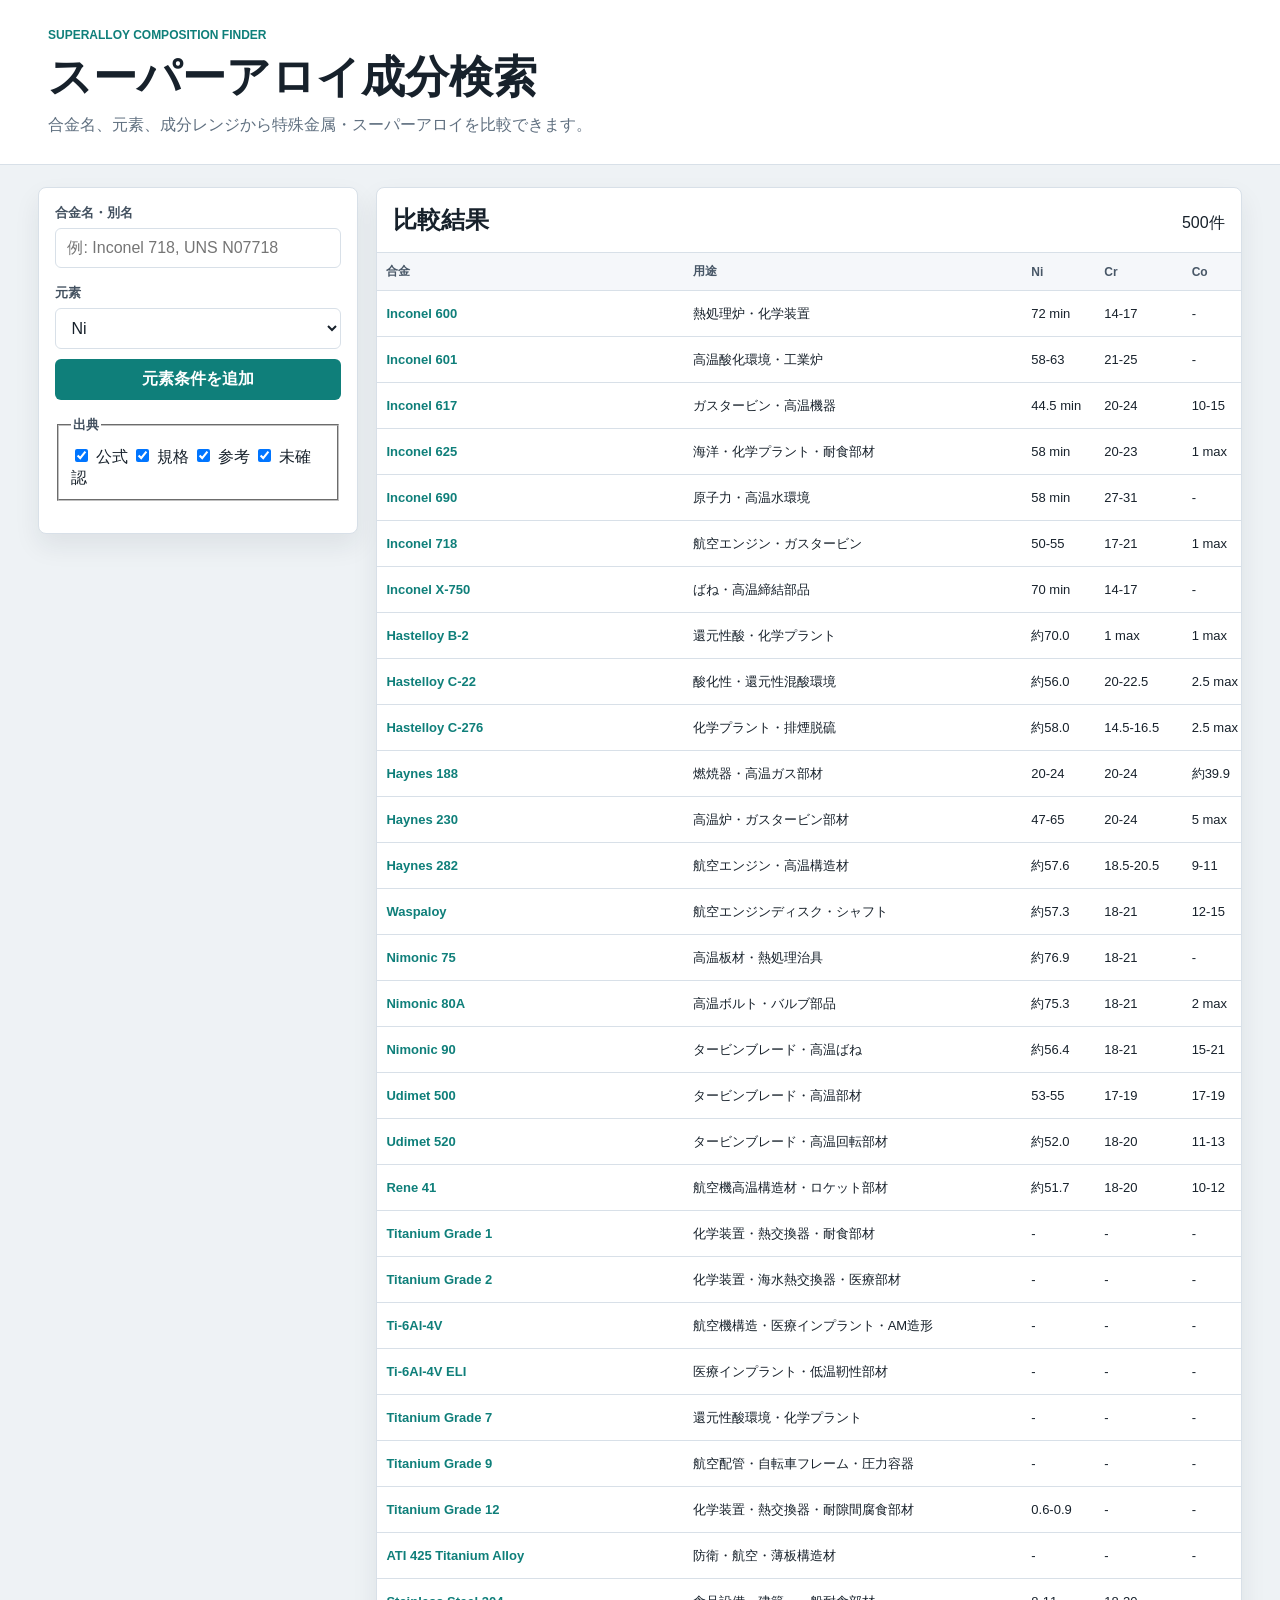
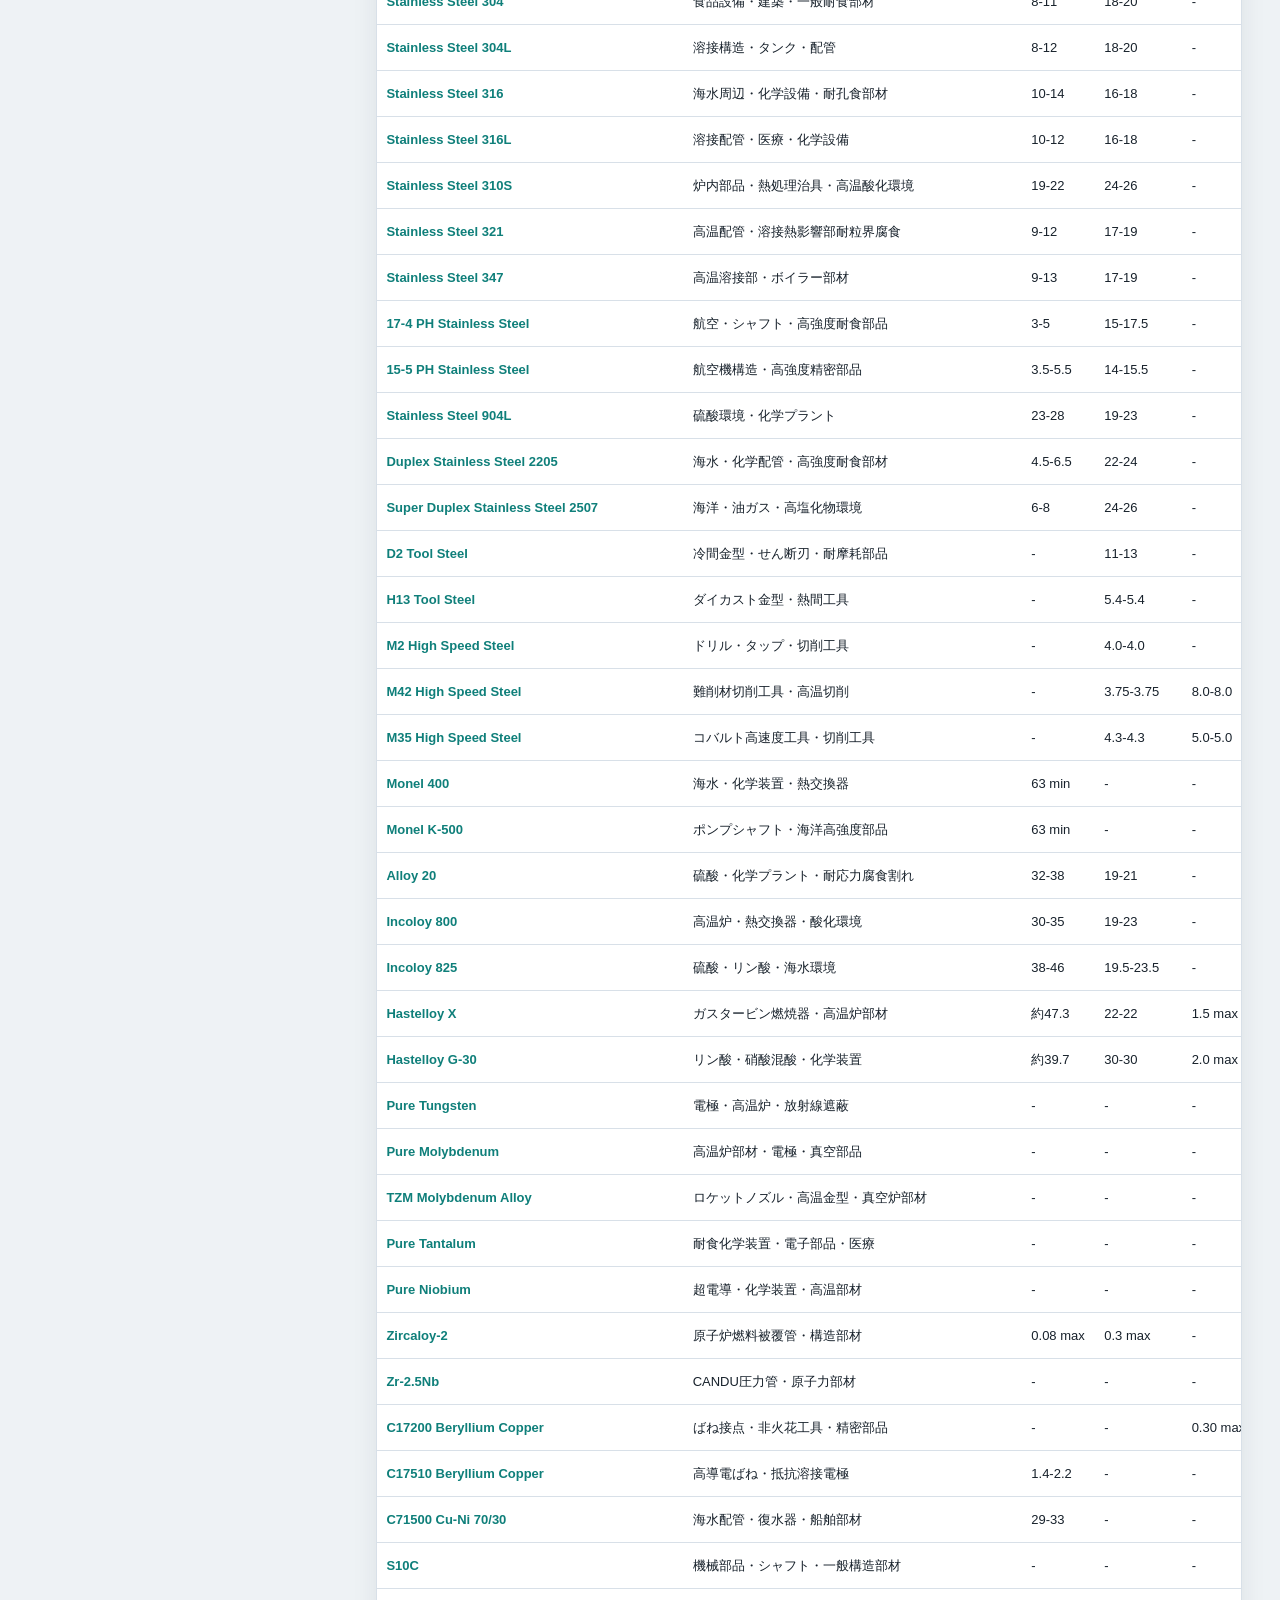
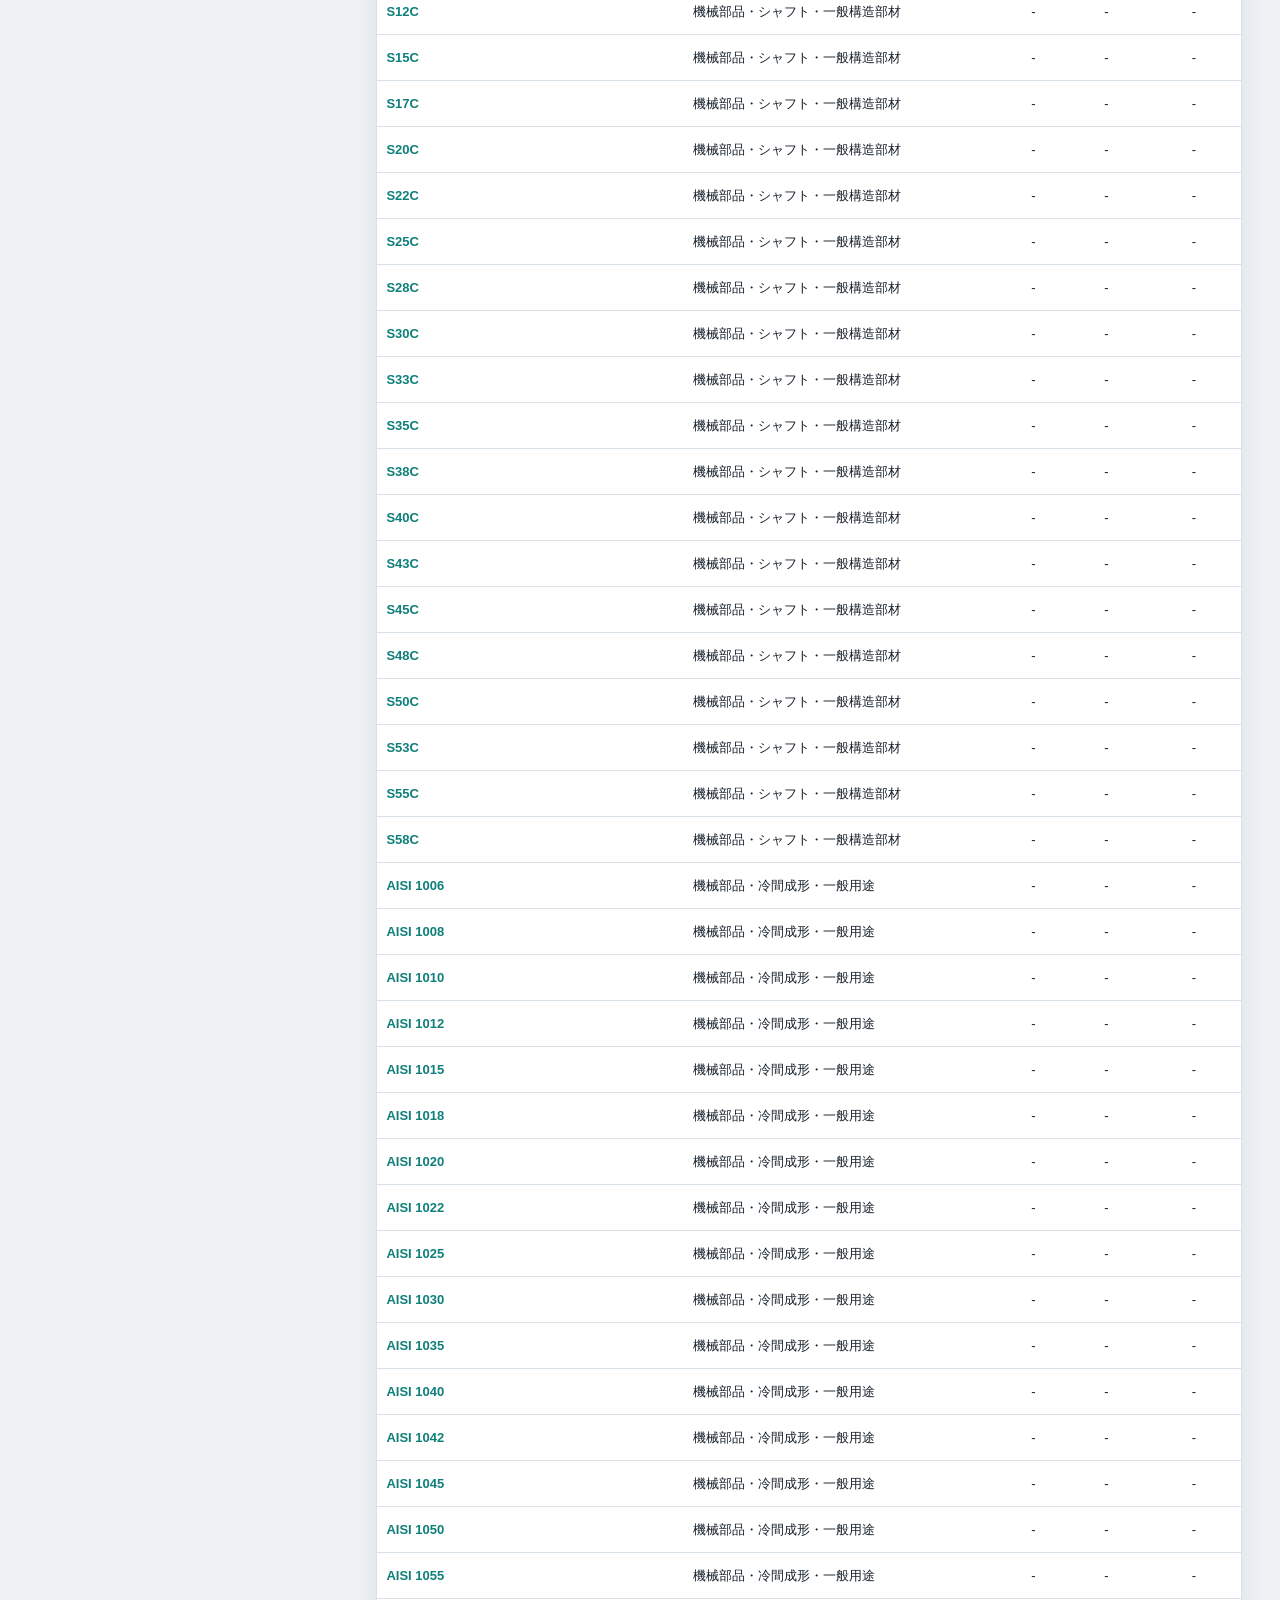
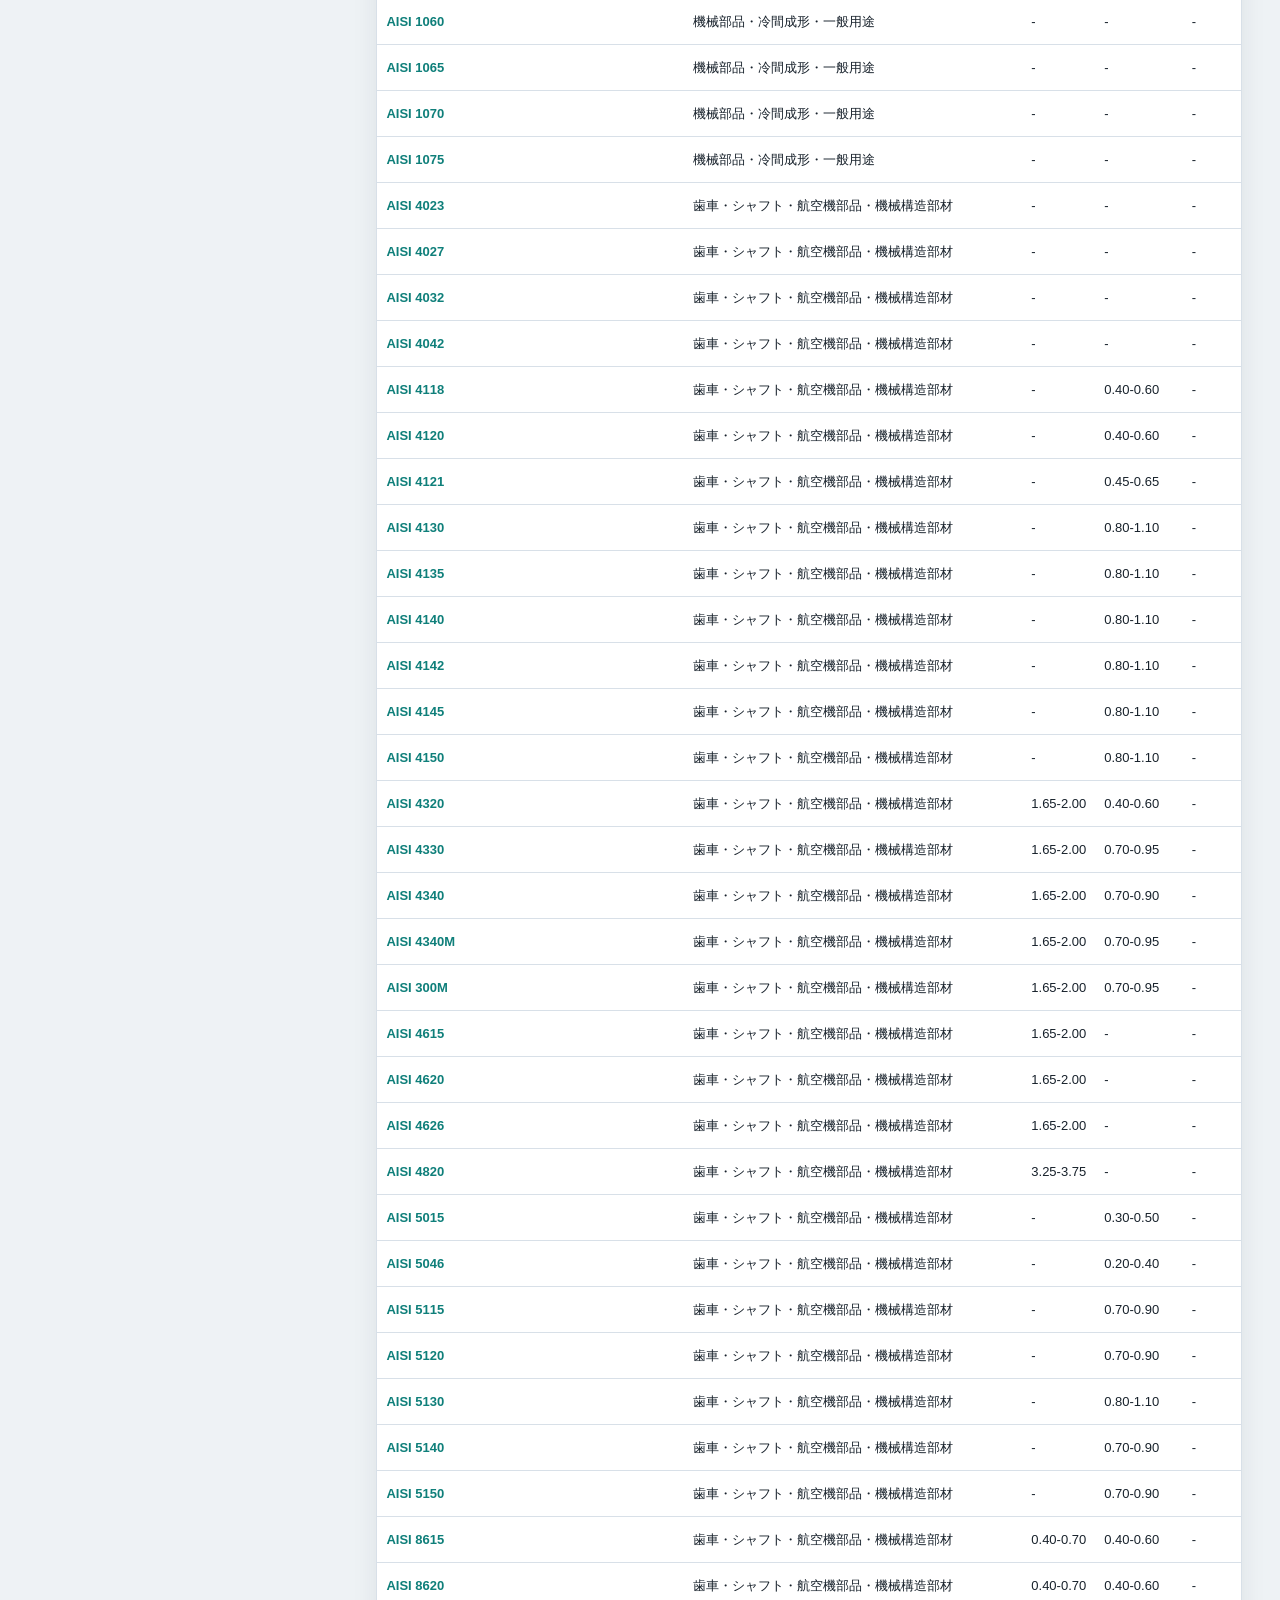
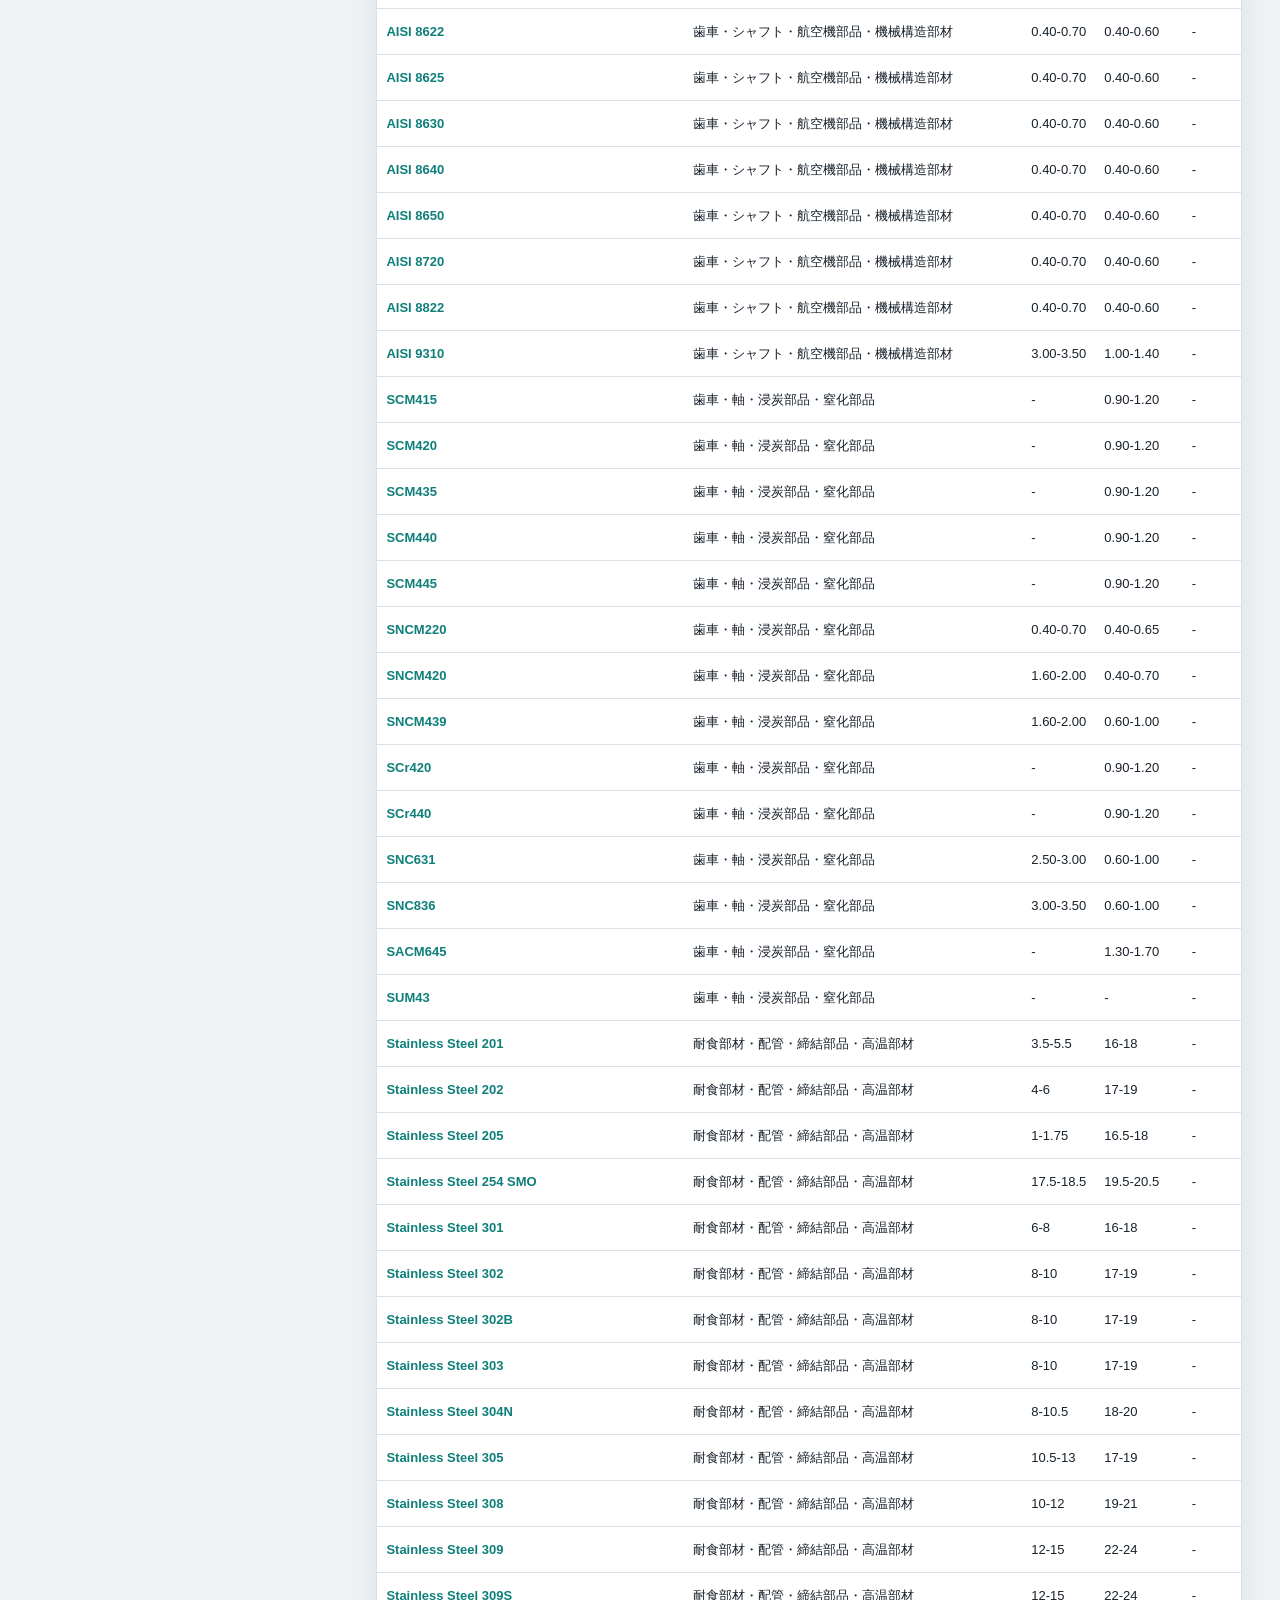
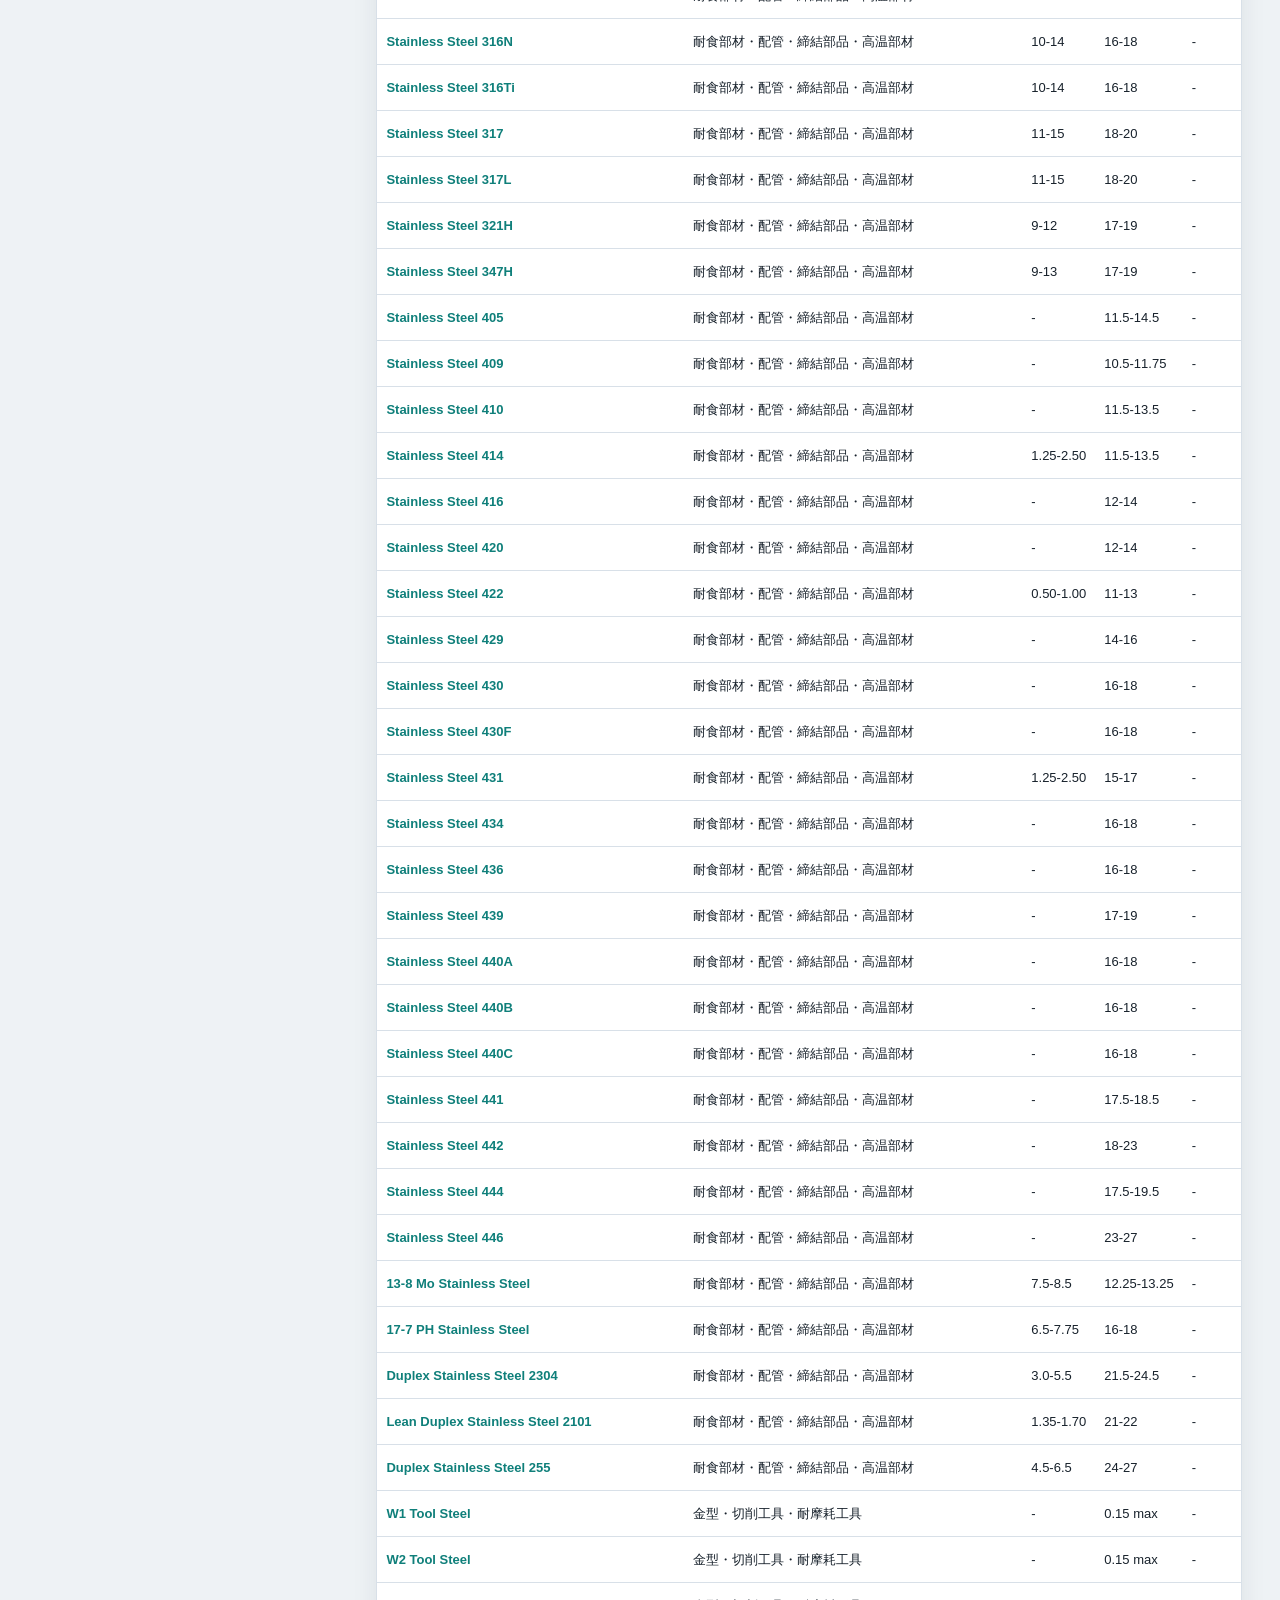
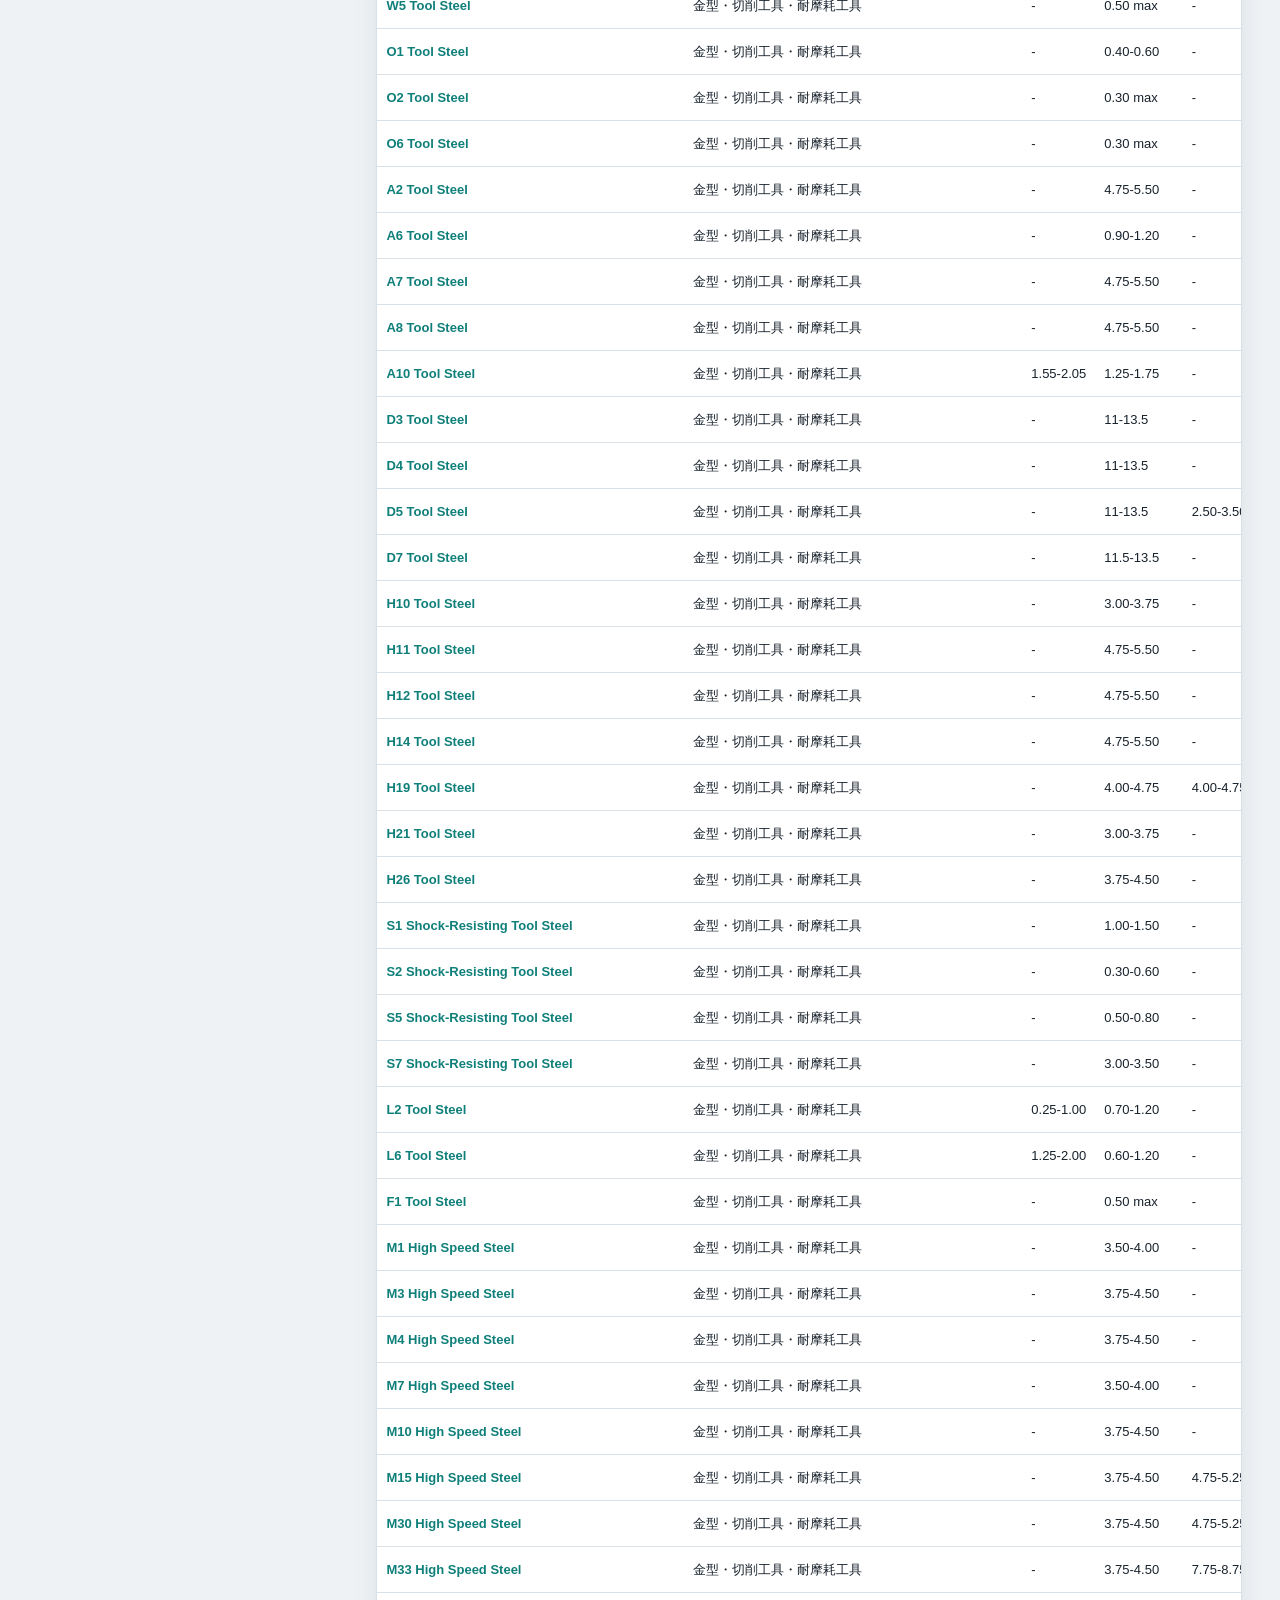
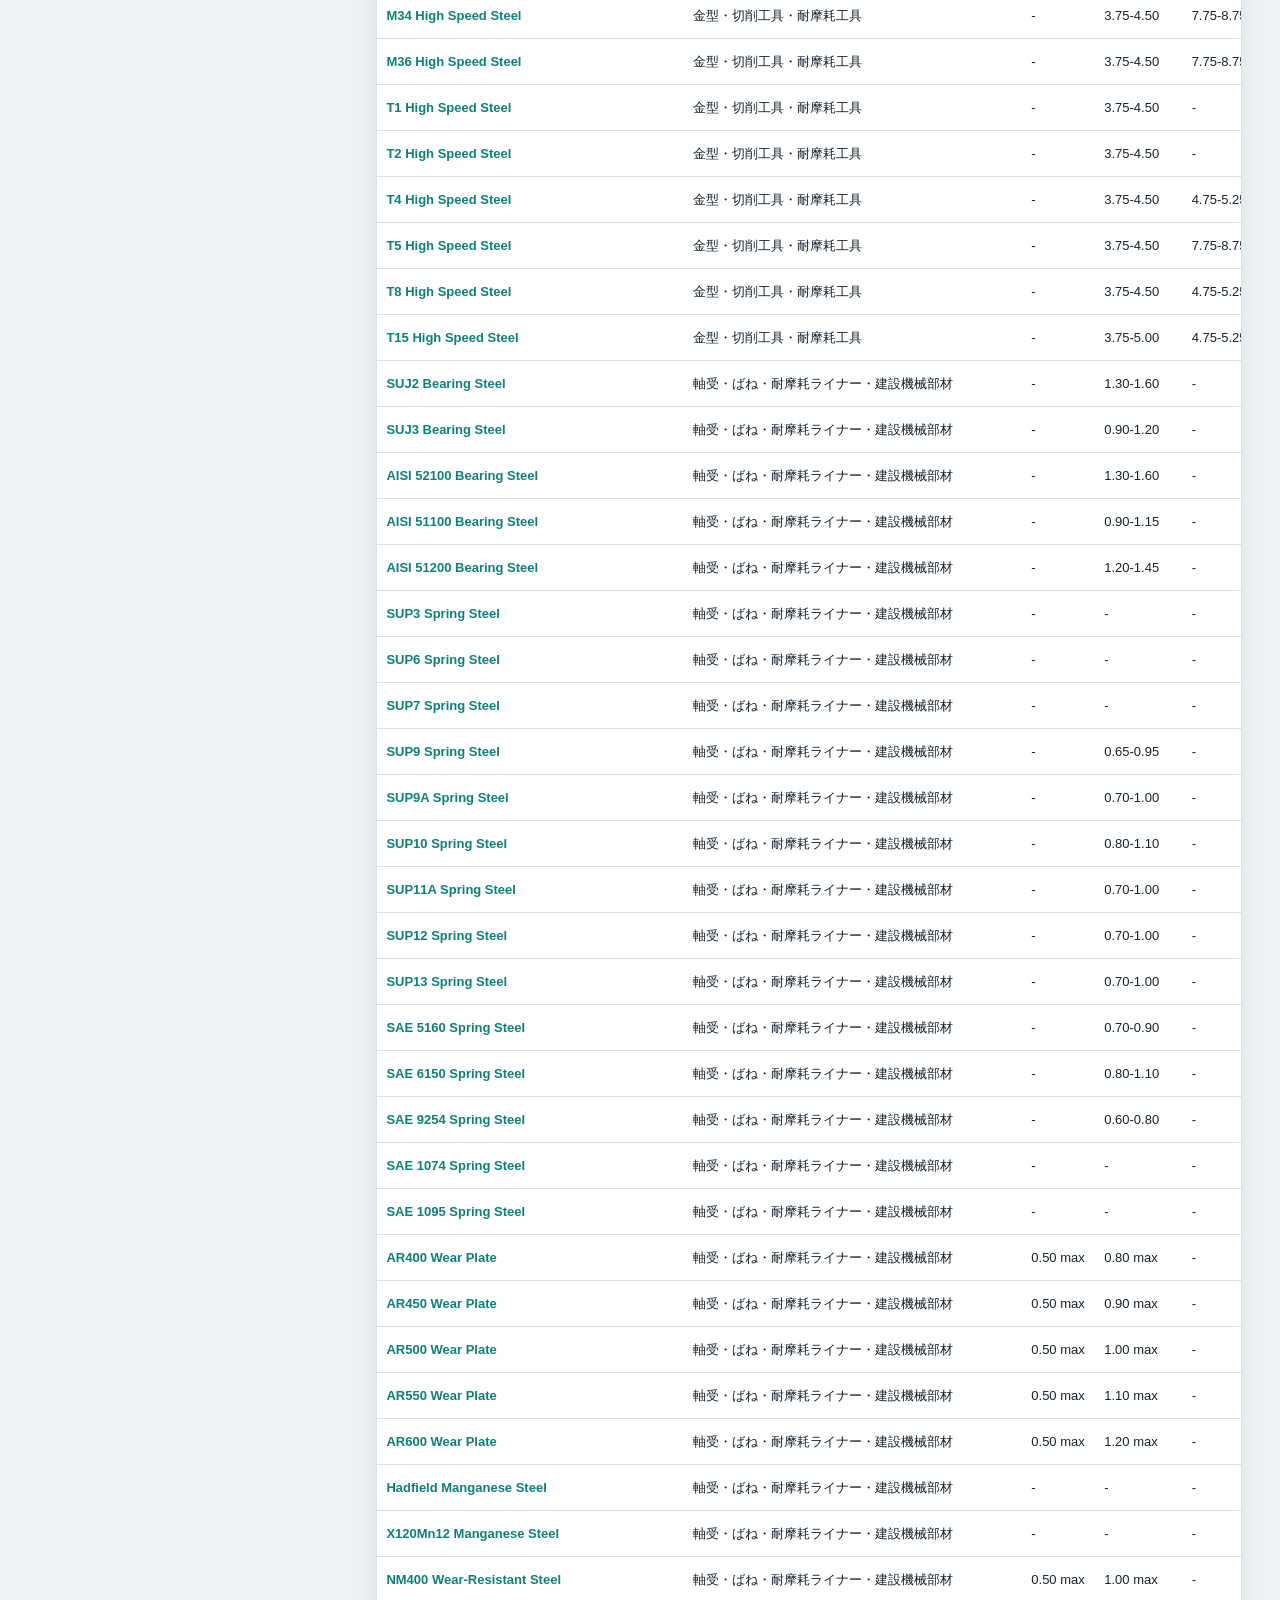
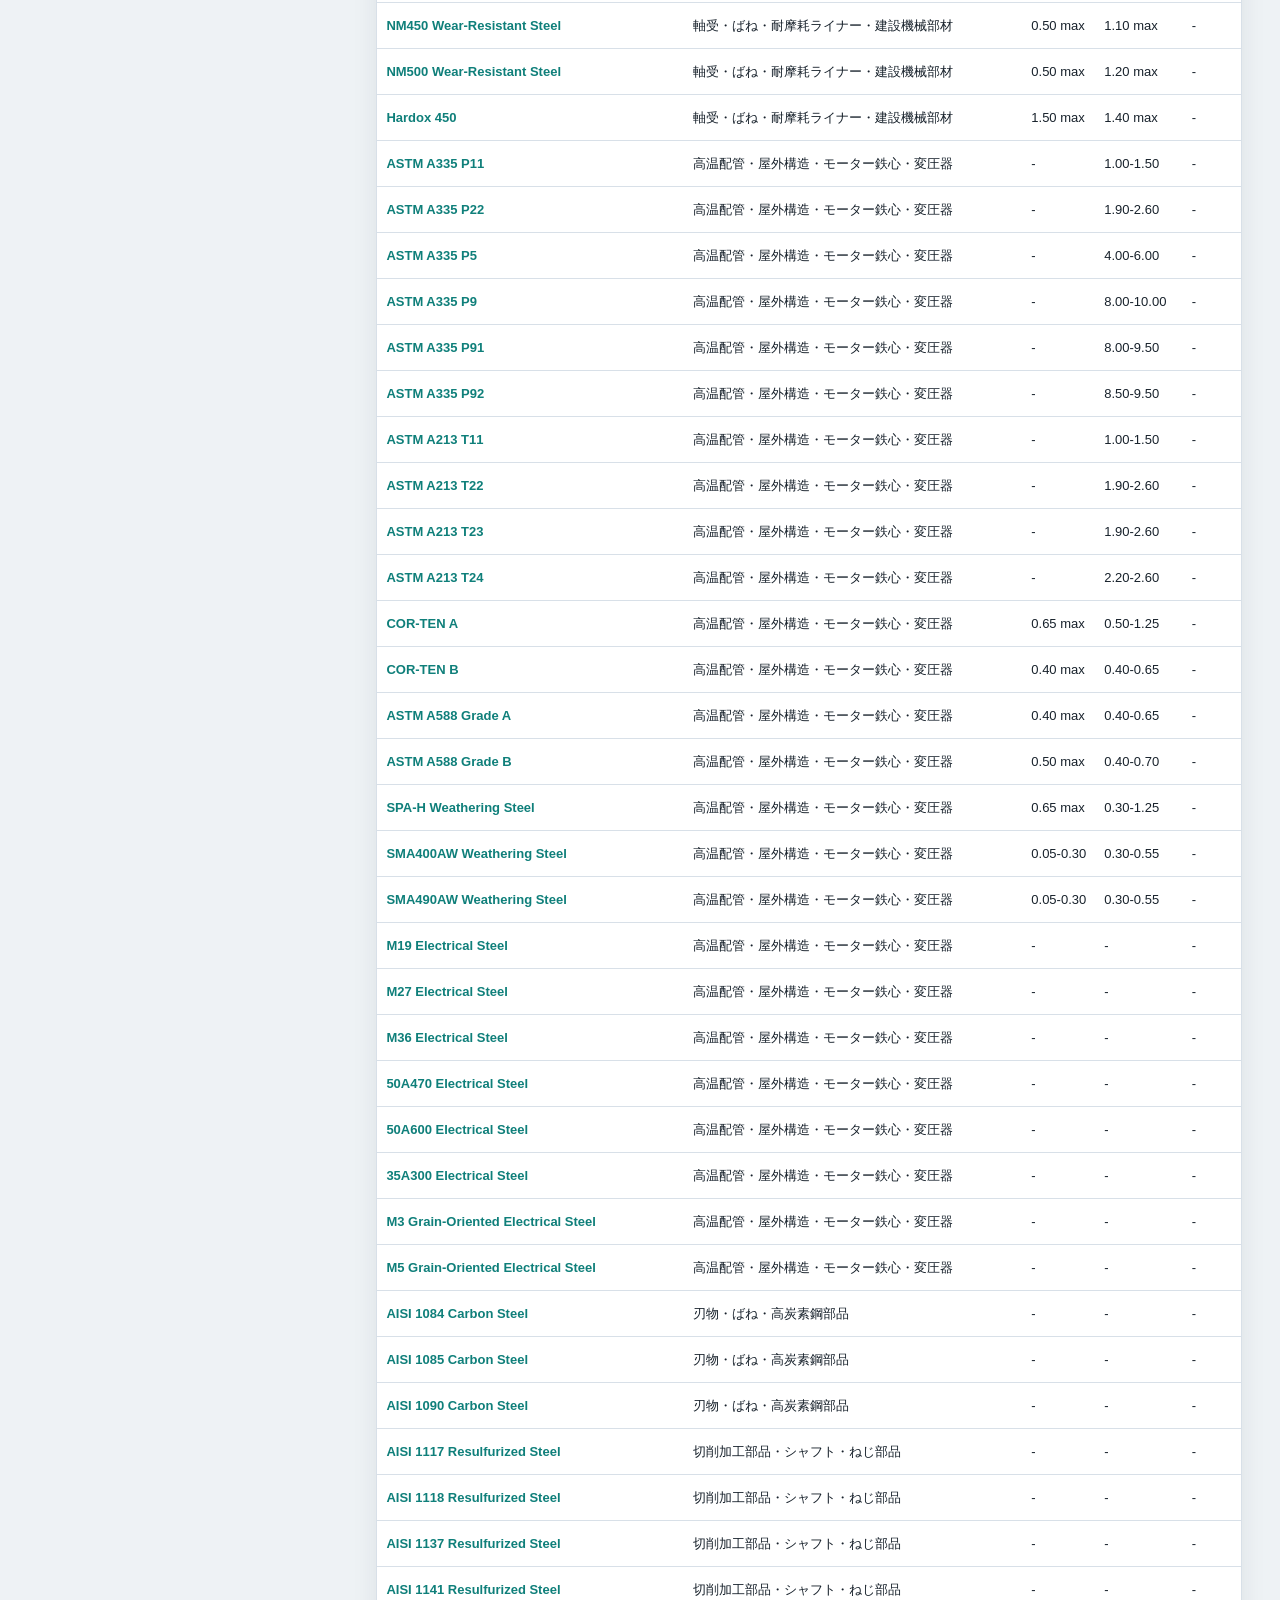
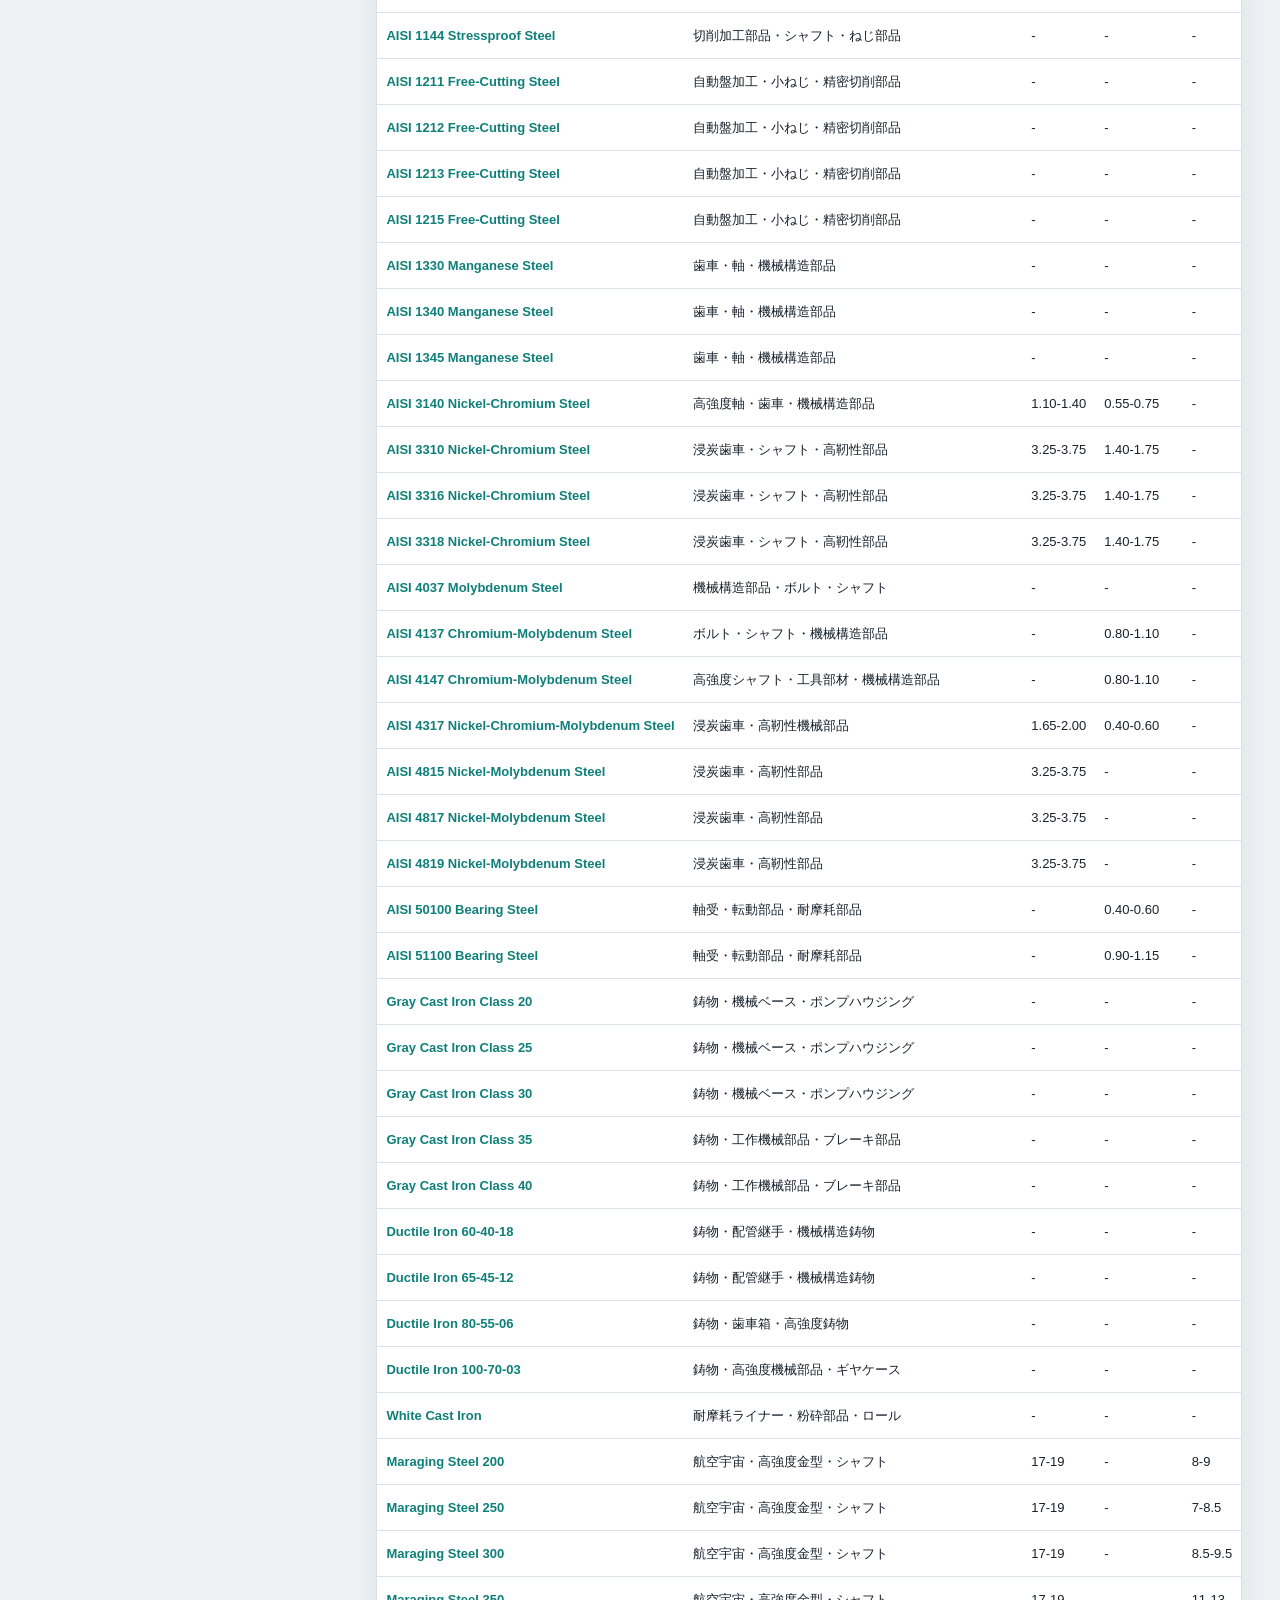
==== index.html @ 2f534e3a "Expand alloy database to 500 IGT records" ====
<!doctype html>
<html lang="ja">
<head>
  <meta charset="utf-8">
  <meta name="viewport" content="width=device-width, initial-scale=1">
  <title>スーパーアロイ成分検索</title>
  <link rel="stylesheet" href="src/styles.css?v=20260614f">
</head>
<body>
  <header class="site-header">
    <div>
      <p class="eyebrow">Superalloy Composition Finder</p>
      <h1>スーパーアロイ成分検索</h1>
      <p class="lead">合金名、元素、成分レンジから特殊金属・スーパーアロイを比較できます。</p>
    </div>
  </header>

  <main class="app-shell">
    <section class="filters" aria-label="検索条件">
      <label class="search-field">
        <span>合金名・別名</span>
        <input id="queryInput" type="search" placeholder="例: Inconel 718, UNS N07718">
      </label>

      <div class="filter-row">
        <label>
          <span>元素</span>
          <select id="elementSelect"></select>
        </label>
        <button id="addElementFilter" type="button">元素条件を追加</button>
      </div>

      <div id="elementFilters" class="element-filters"></div>

      <fieldset class="source-filter">
        <legend>出典</legend>
        <label><input type="checkbox" name="sourceType" value="official" checked> 公式</label>
        <label><input type="checkbox" name="sourceType" value="standard" checked> 規格</label>
        <label><input type="checkbox" name="sourceType" value="reference" checked> 参考</label>
        <label><input type="checkbox" name="sourceType" value="unverified" checked> 未確認</label>
      </fieldset>
    </section>

    <section class="results" aria-live="polite">
      <div class="results-header">
        <h2>比較結果</h2>
        <p id="resultCount">0件</p>
      </div>
      <div class="table-wrap">
        <table class="comparison-table">
          <thead>
            <tr id="tableHead"></tr>
          </thead>
          <tbody id="tableBody"></tbody>
        </table>
      </div>
      <div id="cardResults" class="card-results"></div>
    </section>
  </main>

  <dialog id="alloyDialog" class="alloy-dialog">
    <button id="closeDialog" class="dialog-close" type="button" aria-label="閉じる">×</button>
    <div id="dialogContent"></div>
  </dialog>

  <script type="module" src="src/app.js?v=20260614f"></script>
</body>
</html>
---- src/styles.css ----
:root {
  --ink: #17212b;
  --muted: #607080;
  --line: #d8e0e8;
  --panel: #ffffff;
  --page: #eef2f5;
  --accent: #0f7f7a;
  --warning: #b98712;
  --danger: #b94c35;
}

* { box-sizing: border-box; }

body {
  margin: 0;
  font-family: -apple-system, BlinkMacSystemFont, "Segoe UI", sans-serif;
  color: var(--ink);
  background: var(--page);
}

.site-header {
  padding: 28px clamp(18px, 4vw, 48px);
  background: #fff;
  border-bottom: 1px solid var(--line);
}

.eyebrow {
  margin: 0 0 6px;
  color: var(--accent);
  font-size: 12px;
  font-weight: 700;
  text-transform: uppercase;
}

h1 {
  margin: 0 0 8px;
  font-size: clamp(28px, 4vw, 44px);
  letter-spacing: 0;
}

.lead {
  margin: 0;
  color: var(--muted);
  max-width: 760px;
}

.app-shell {
  display: grid;
  grid-template-columns: 320px minmax(0, 1fr);
  gap: 18px;
  padding: 22px clamp(14px, 3vw, 42px) 42px;
}

.filters,
.results {
  background: var(--panel);
  border: 1px solid var(--line);
  border-radius: 8px;
  box-shadow: 0 12px 26px rgba(27, 42, 55, 0.08);
}

.filters {
  padding: 16px;
  align-self: start;
}

label span,
legend {
  display: block;
  margin-bottom: 6px;
  color: #435160;
  font-size: 13px;
  font-weight: 700;
}

input,
select,
button {
  font: inherit;
}

input[type="search"],
input[type="text"],
input[type="number"],
select {
  width: 100%;
  border: 1px solid var(--line);
  border-radius: 6px;
  padding: 10px 11px;
  background: #fff;
  color: var(--ink);
}

button {
  border: 0;
  border-radius: 6px;
  padding: 10px 12px;
  background: var(--accent);
  color: #fff;
  font-weight: 700;
  cursor: pointer;
}

.search-field,
.filter-row,
.source-filter {
  display: block;
  margin-bottom: 16px;
}

.filter-row {
  display: grid;
  grid-template-columns: 1fr;
  gap: 10px;
}

.results-header {
  display: flex;
  align-items: baseline;
  justify-content: space-between;
  gap: 12px;
  padding: 16px;
  border-bottom: 1px solid var(--line);
}

.results-header h2,
.results-header p {
  margin: 0;
}

.results {
  min-width: 0;
}

.table-wrap {
  overflow-x: auto;
}

.comparison-table {
  width: 100%;
  border-collapse: collapse;
  min-width: 900px;
}

.comparison-table th,
.comparison-table td {
  padding: 10px 9px;
  border-bottom: 1px solid var(--line);
  text-align: left;
  white-space: nowrap;
  font-size: 13px;
}

.comparison-table th {
  background: #f5f7fa;
  color: #485767;
  font-size: 12px;
}

.card-results {
  display: none;
}

.alloy-dialog {
  width: min(760px, calc(100vw - 28px));
  border: 1px solid var(--line);
  border-radius: 8px;
  padding: 0;
}

.dialog-close {
  position: absolute;
  top: 10px;
  right: 10px;
  width: 34px;
  height: 34px;
  padding: 0;
  background: #eef2f5;
  color: var(--ink);
}

@media (max-width: 820px) {
  .app-shell {
    grid-template-columns: 1fr;
  }

  .table-wrap {
    display: none;
  }

  .card-results {
    display: grid;
    gap: 12px;
    padding: 14px;
  }
}

.link-button {
  padding: 0;
  background: transparent;
  color: var(--accent);
  text-align: left;
}

.source-badge {
  display: inline-flex;
  align-items: center;
  border-radius: 999px;
  padding: 4px 8px;
  font-size: 12px;
  font-weight: 700;
}

.source-badge.official {
  background: #e7f5f3;
  color: #0f6f6b;
}

.source-badge.standard {
  background: #eaf1fb;
  color: #23568f;
}

.source-badge.reference {
  background: #fff4d8;
  color: #8a620d;
}

.source-badge.unverified {
  background: #fbe8e3;
  color: #963b29;
}

.alloy-card {
  border: 1px solid var(--line);
  border-radius: 8px;
  padding: 14px;
  background: #fff;
}

.card-title-row {
  display: flex;
  align-items: flex-start;
  justify-content: space-between;
  gap: 12px;
}

.alloy-card h3 {
  margin: 0 0 4px;
}

.alloy-card p {
  margin: 0;
  color: var(--muted);
}

.element-pills {
  display: flex;
  flex-wrap: wrap;
  gap: 7px;
  margin: 12px 0;
}

.element-pills span {
  border: 1px solid var(--line);
  border-radius: 999px;
  padding: 5px 8px;
  font-size: 12px;
}

.detail-body {
  padding: 22px;
}

.muted {
  color: var(--muted);
}

.detail-table {
  width: 100%;
  border-collapse: collapse;
  margin-bottom: 18px;
}

.detail-table th,
.detail-table td {
  border-bottom: 1px solid var(--line);
  padding: 9px;
  text-align: left;
}

.source-list {
  display: grid;
  gap: 14px;
  padding-left: 18px;
}

.source-list p {
  margin: 5px 0 0;
  color: var(--muted);
}

.element-filters {
  display: grid;
  gap: 12px;
}

.range-filter {
  border: 1px solid var(--line);
  border-radius: 8px;
  padding: 12px;
  background: #f9fafb;
}

.range-filter-header {
  display: flex;
  align-items: center;
  justify-content: space-between;
  gap: 10px;
  margin-bottom: 10px;
}

.range-filter-header button {
  background: #e8edf2;
  color: var(--ink);
  padding: 6px 9px;
}

.range-values {
  display: grid;
  grid-template-columns: 1fr 1fr;
  gap: 8px;
  margin-bottom: 12px;
}

.range-values input {
  padding: 8px;
}

.dual-range {
  position: relative;
  height: 34px;
  background:
    linear-gradient(
      to right,
      #dfe7ee 0%,
      #dfe7ee calc(var(--min) * 1%),
      var(--accent) calc(var(--min) * 1%),
      var(--accent) calc(var(--max) * 1%),
      #dfe7ee calc(var(--max) * 1%),
      #dfe7ee 100%
    );
  border-radius: 999px;
}

.dual-range input[type="range"] {
  position: absolute;
  inset: 0;
  width: 100%;
  height: 34px;
  margin: 0;
  padding: 0;
  appearance: none;
  background: transparent;
  pointer-events: none;
}

.dual-range input[type="range"][data-min-range] {
  z-index: 2;
}

.dual-range input[type="range"][data-max-range] {
  z-index: 3;
}

.dual-range input[type="range"]:focus-visible {
  outline: 2px solid var(--ink);
  outline-offset: 4px;
  border-radius: 999px;
}

.dual-range input[type="range"]::-webkit-slider-thumb {
  appearance: none;
  width: 22px;
  height: 22px;
  border: 3px solid #fff;
  border-radius: 50%;
  background: var(--accent);
  box-shadow: 0 2px 8px rgba(0, 0, 0, 0.25);
  pointer-events: auto;
}

.dual-range input[type="range"]:focus-visible::-webkit-slider-thumb {
  box-shadow: 0 0 0 4px rgba(15, 127, 122, 0.2), 0 2px 8px rgba(0, 0, 0, 0.25);
}

.dual-range input[type="range"]::-moz-range-thumb {
  width: 22px;
  height: 22px;
  border: 3px solid #fff;
  border-radius: 50%;
  background: var(--accent);
  box-shadow: 0 2px 8px rgba(0, 0, 0, 0.25);
  pointer-events: auto;
}

.dual-range input[type="range"]:focus-visible::-moz-range-thumb {
  box-shadow: 0 0 0 4px rgba(15, 127, 122, 0.2), 0 2px 8px rgba(0, 0, 0, 0.25);
}

button:focus-visible,
input:focus-visible,
select:focus-visible {
  outline: 3px solid var(--accent);
  outline-offset: 2px;
}

.comparison-table tbody tr:hover td {
  background: #fbfcfd;
}

@media (max-width: 560px) {
  .site-header {
    padding: 22px 16px;
  }

  .app-shell {
    padding: 14px 10px 28px;
  }

  .results-header {
    align-items: flex-start;
    flex-direction: column;
  }

  .range-values {
    grid-template-columns: 1fr;
  }

  .card-title-row {
    flex-direction: column;
  }

  .alloy-dialog {
    width: calc(100vw - 18px);
  }

  .detail-body {
    padding: 18px;
  }
}
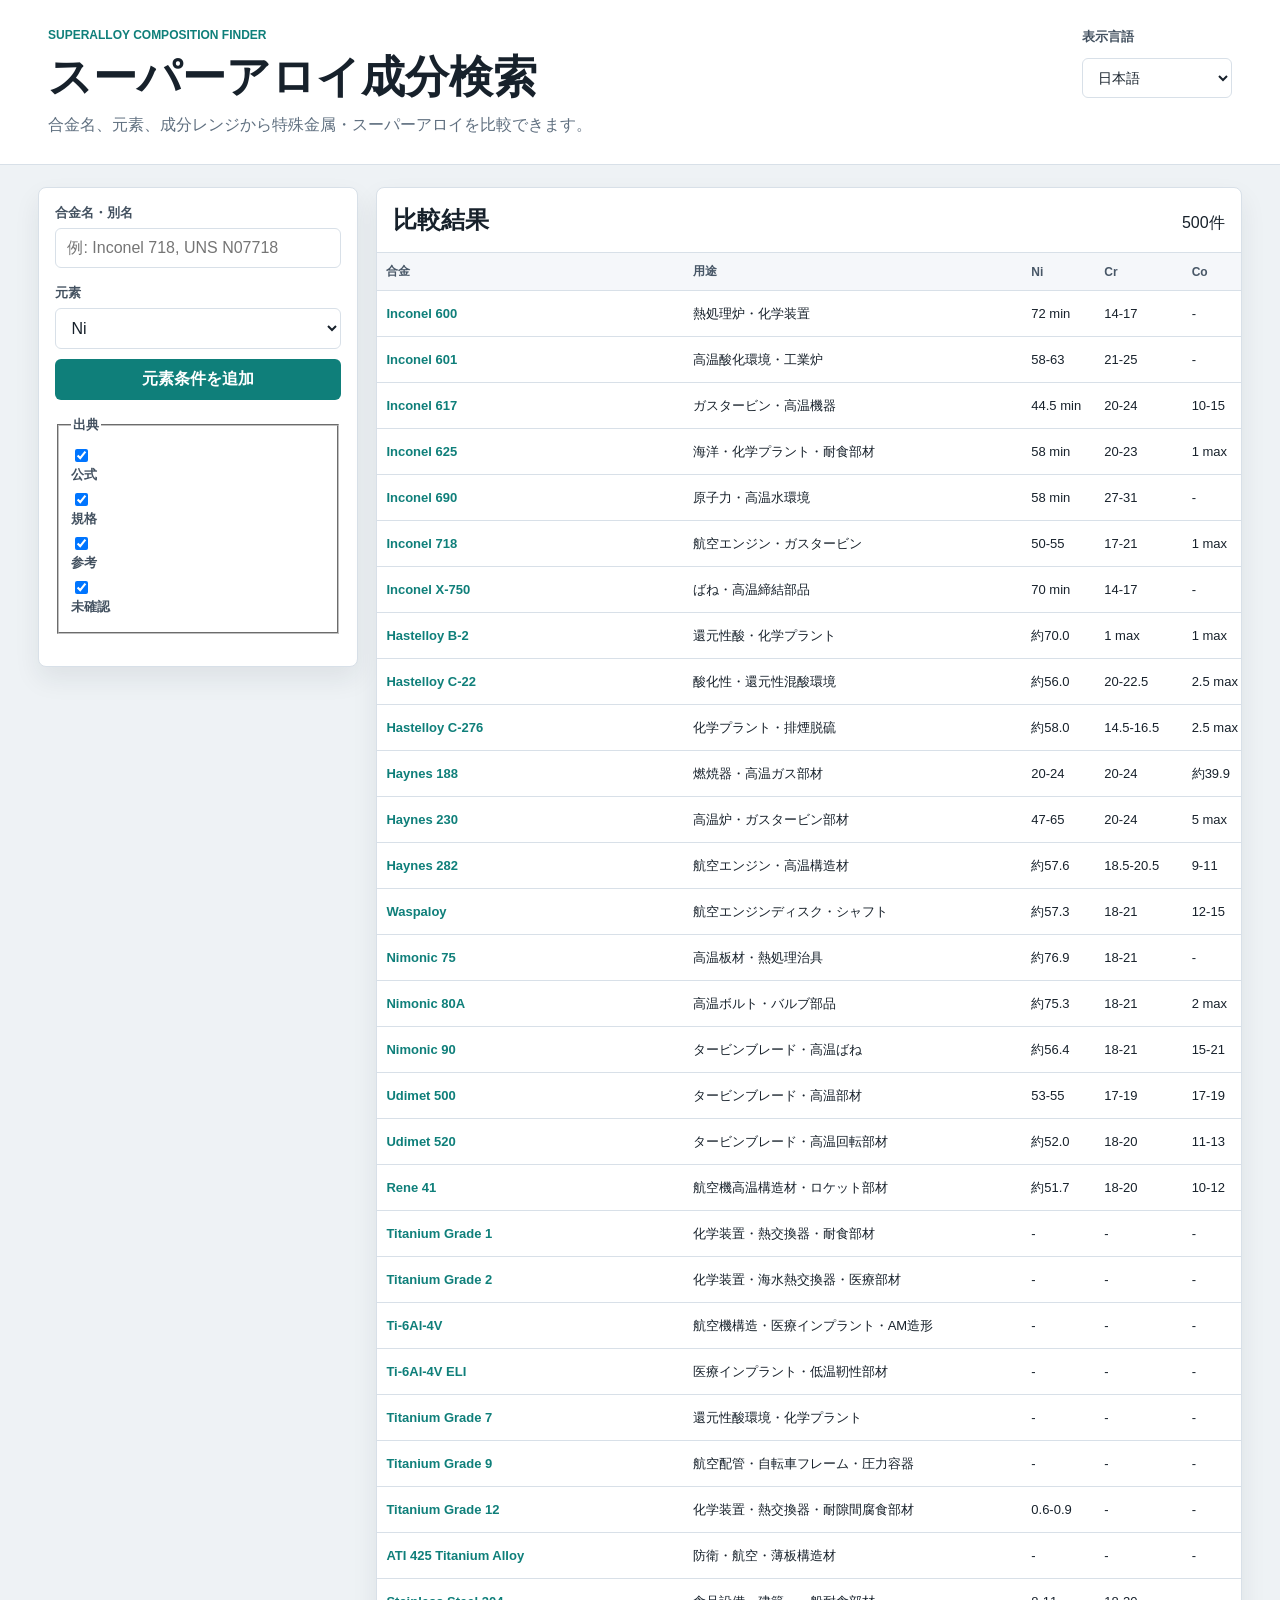
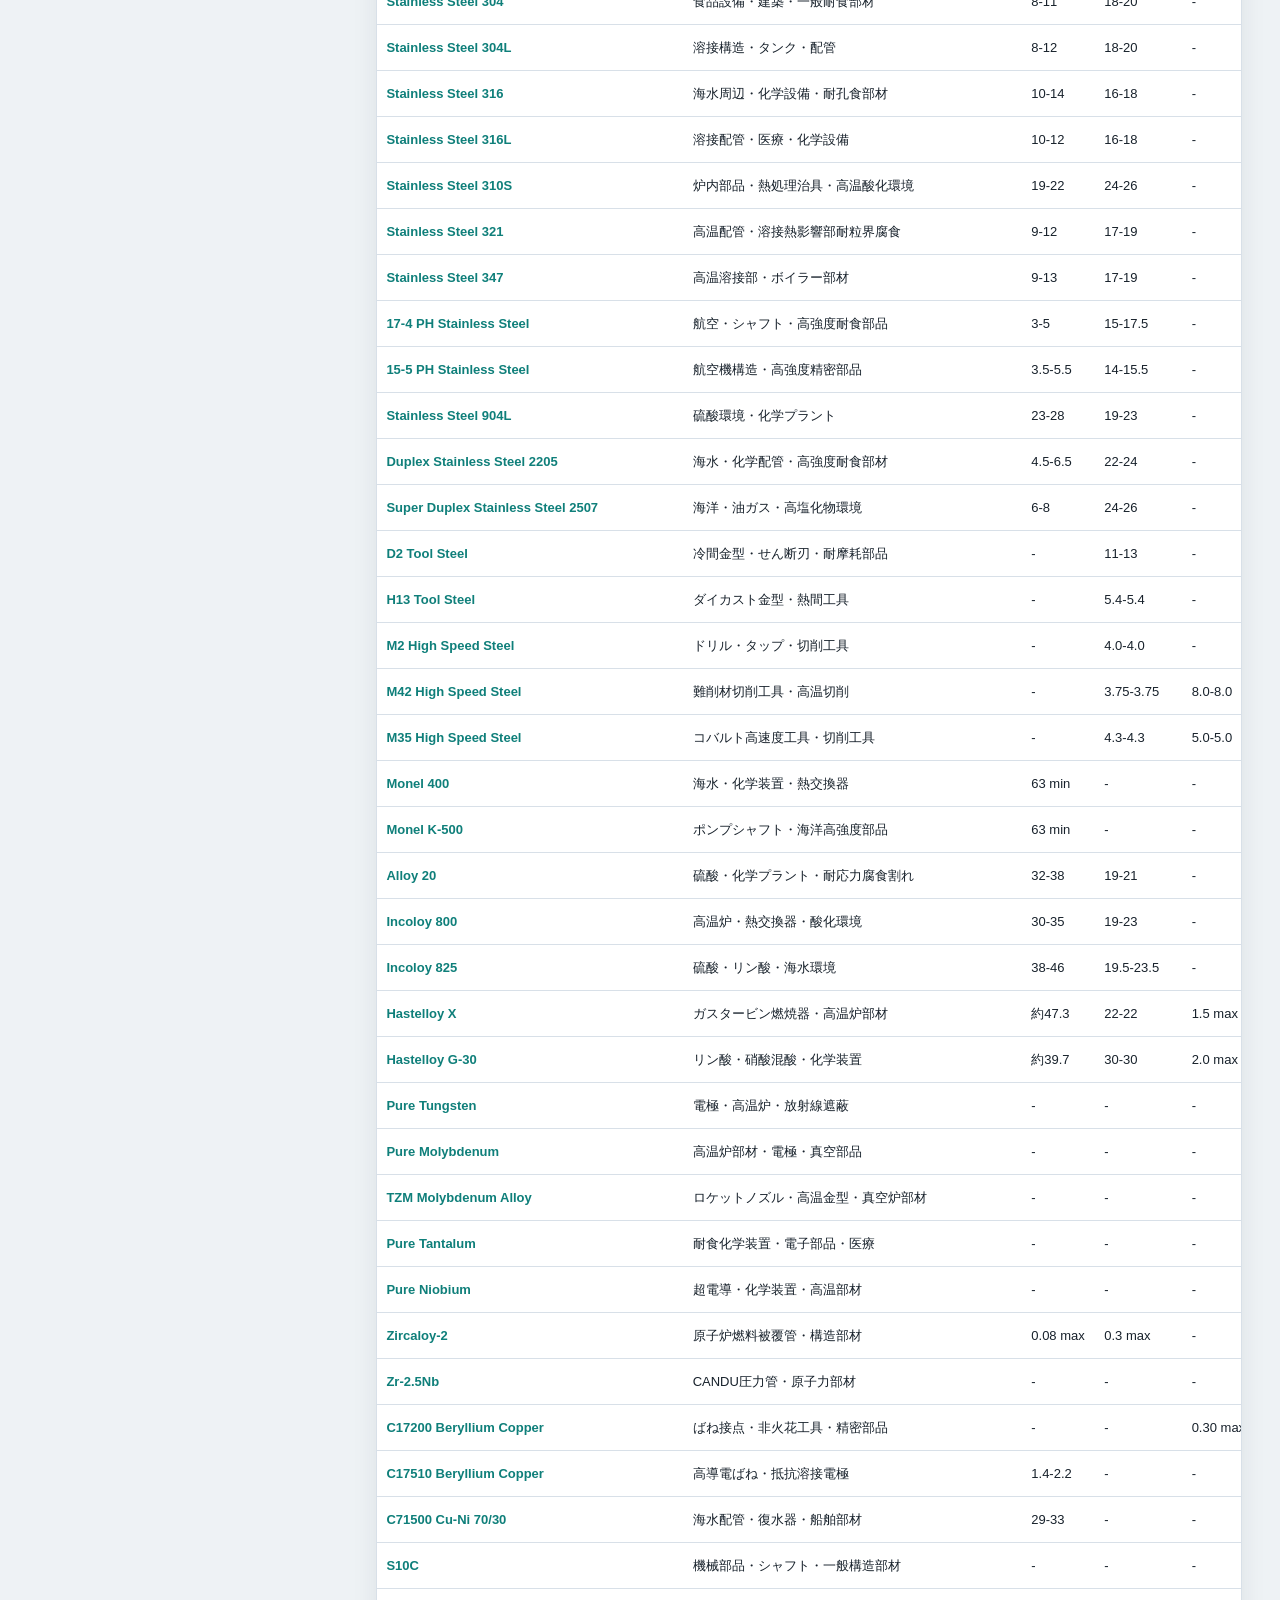
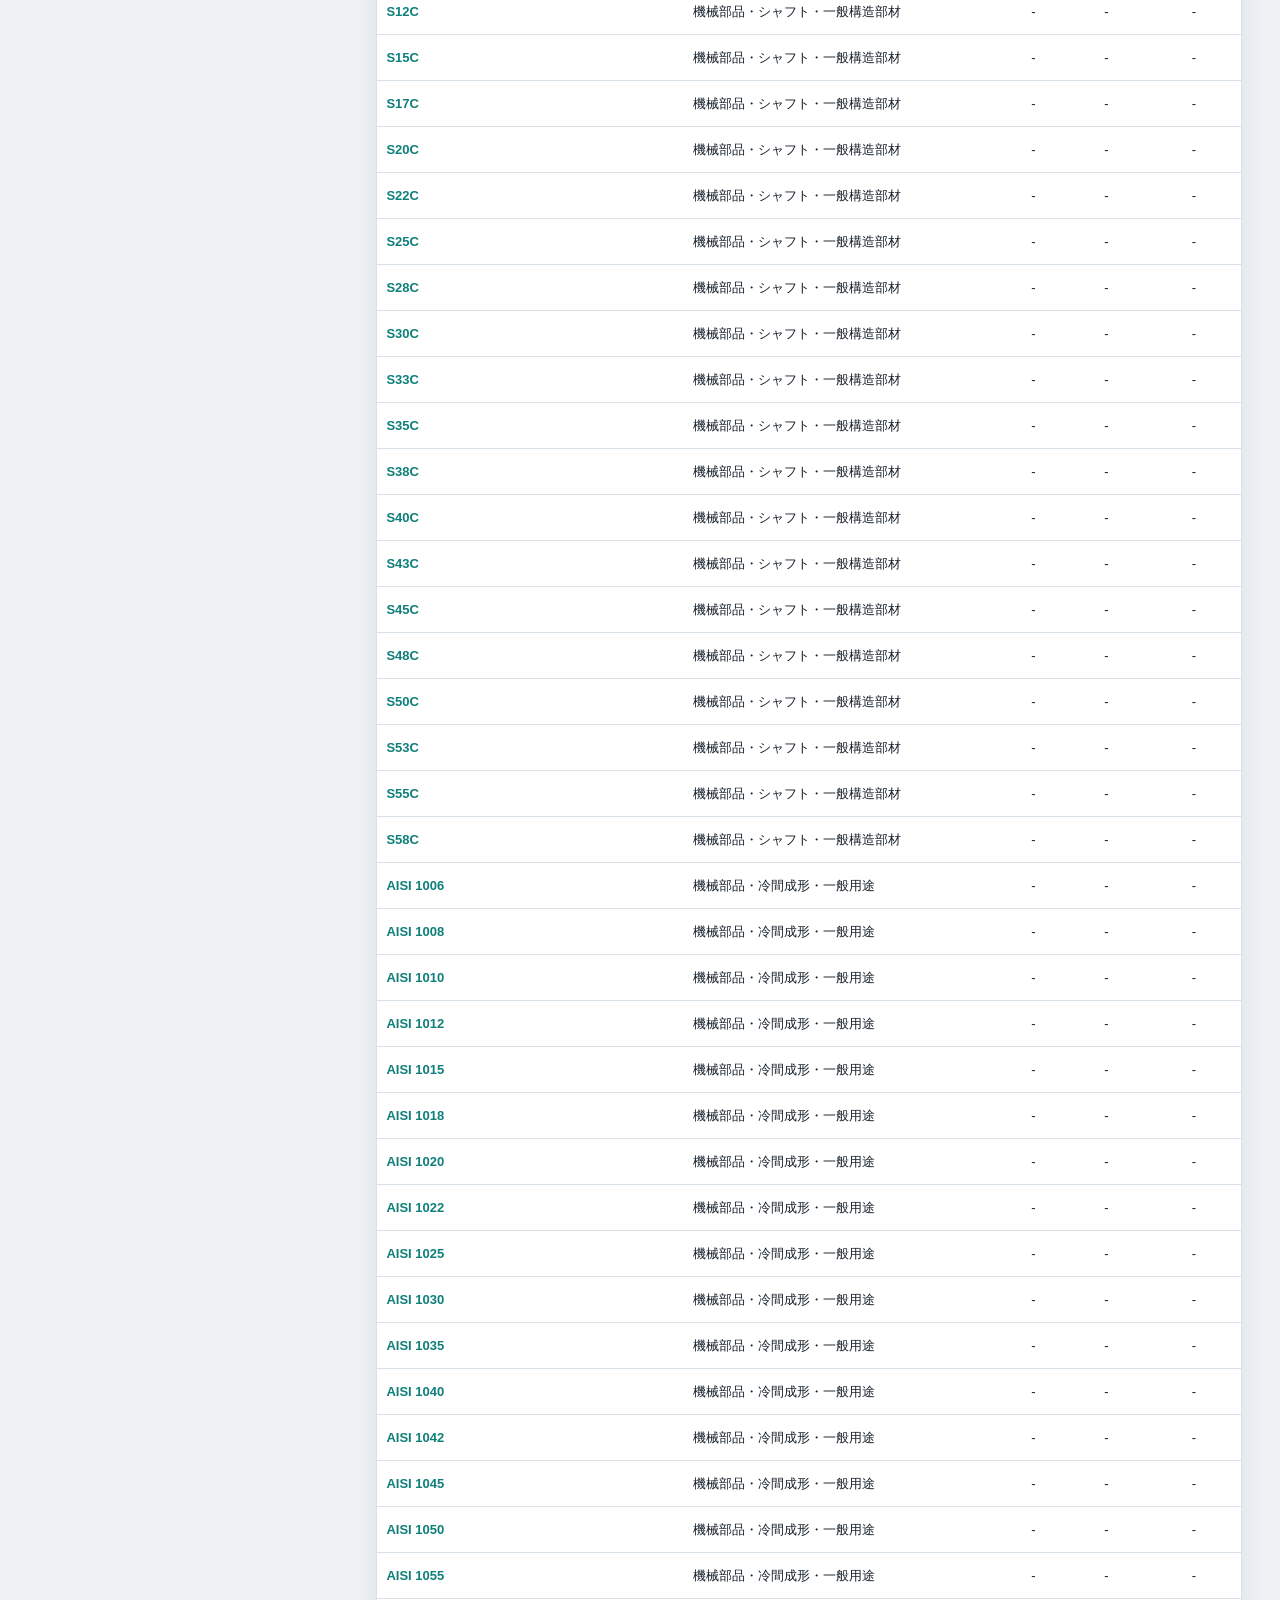
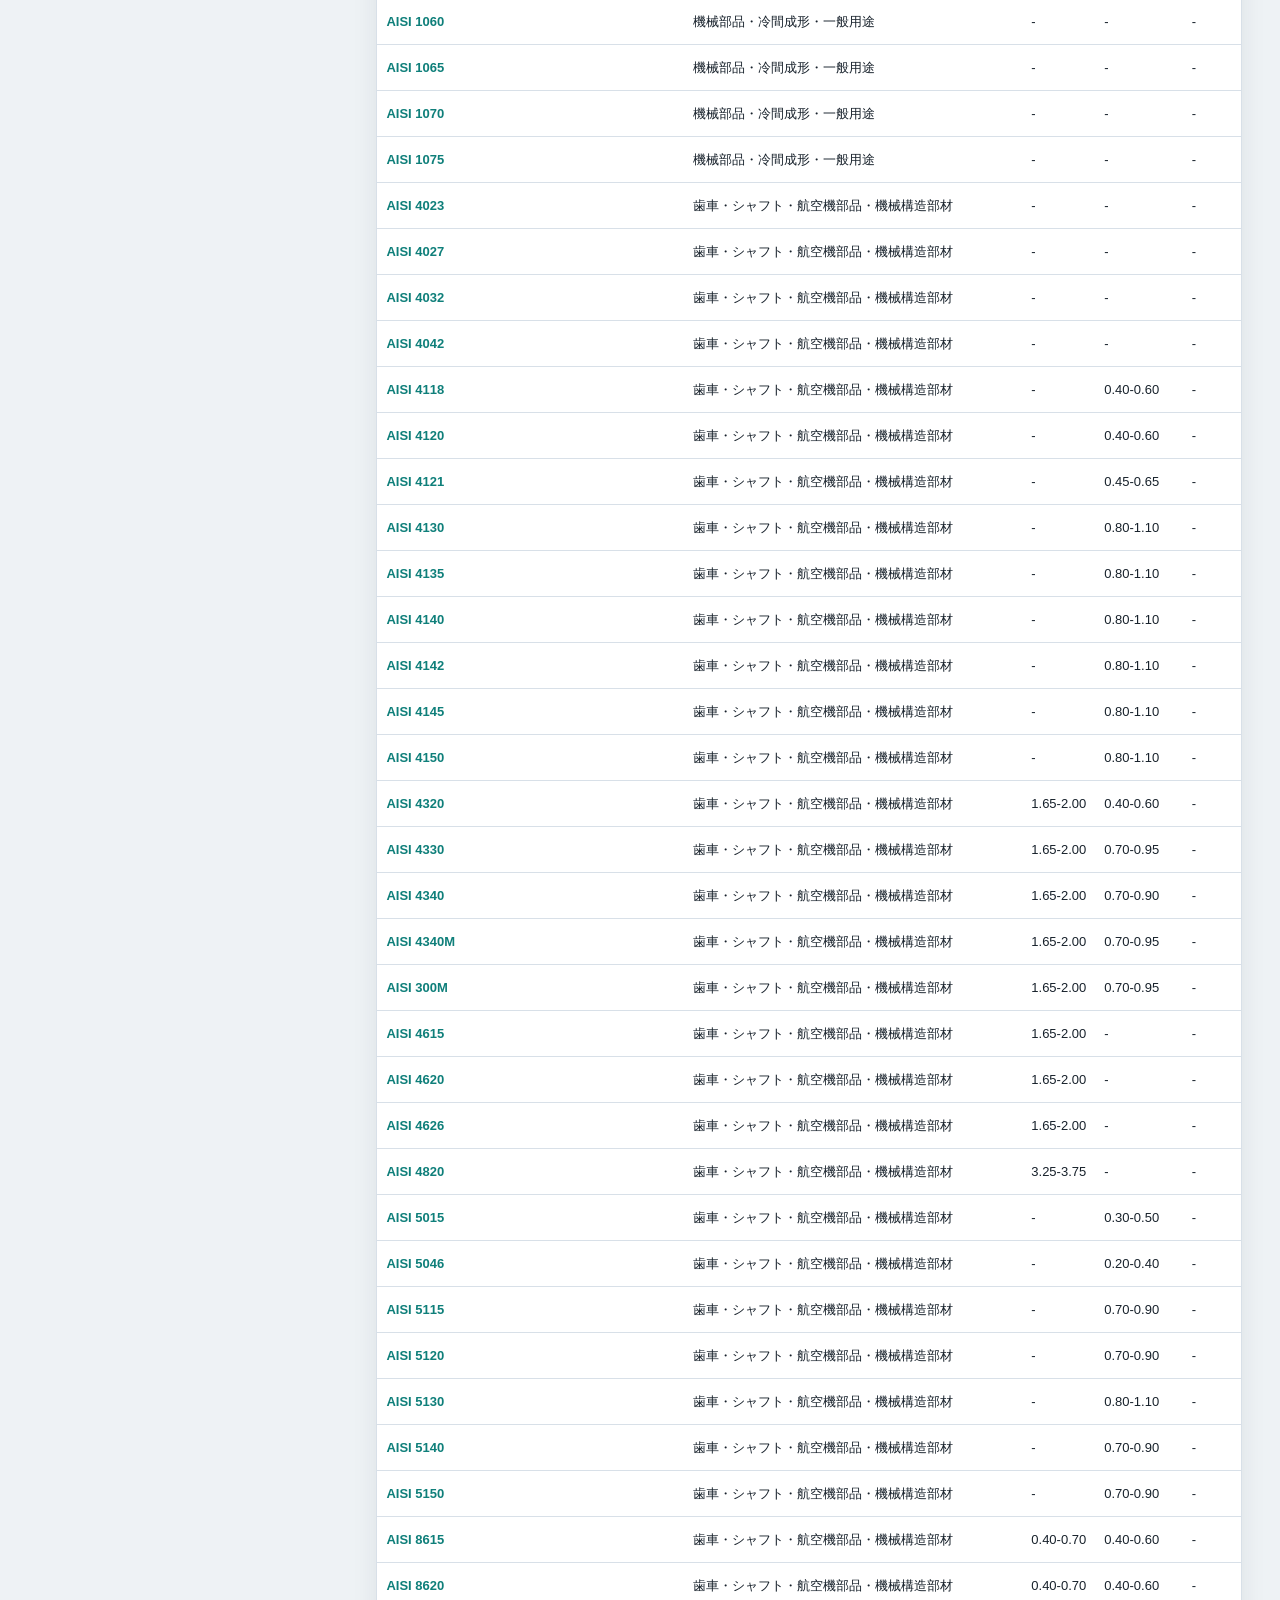
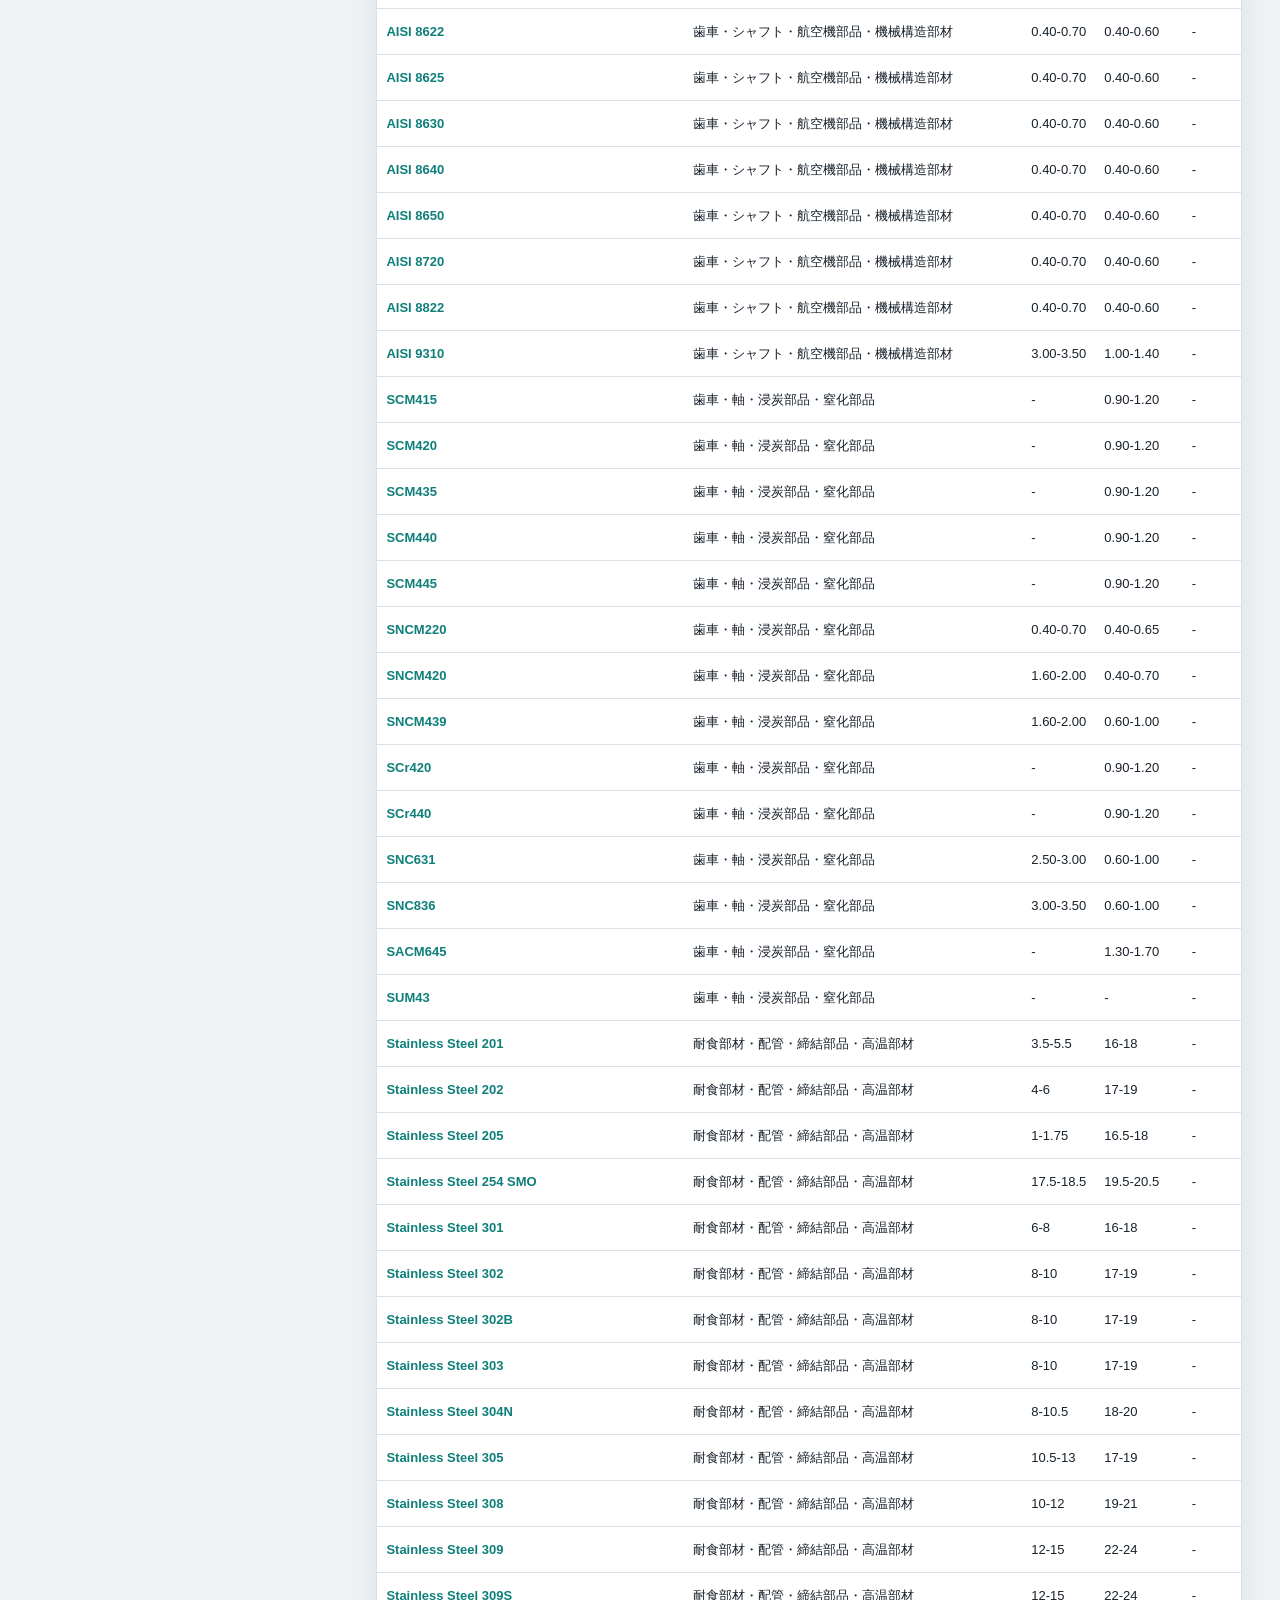
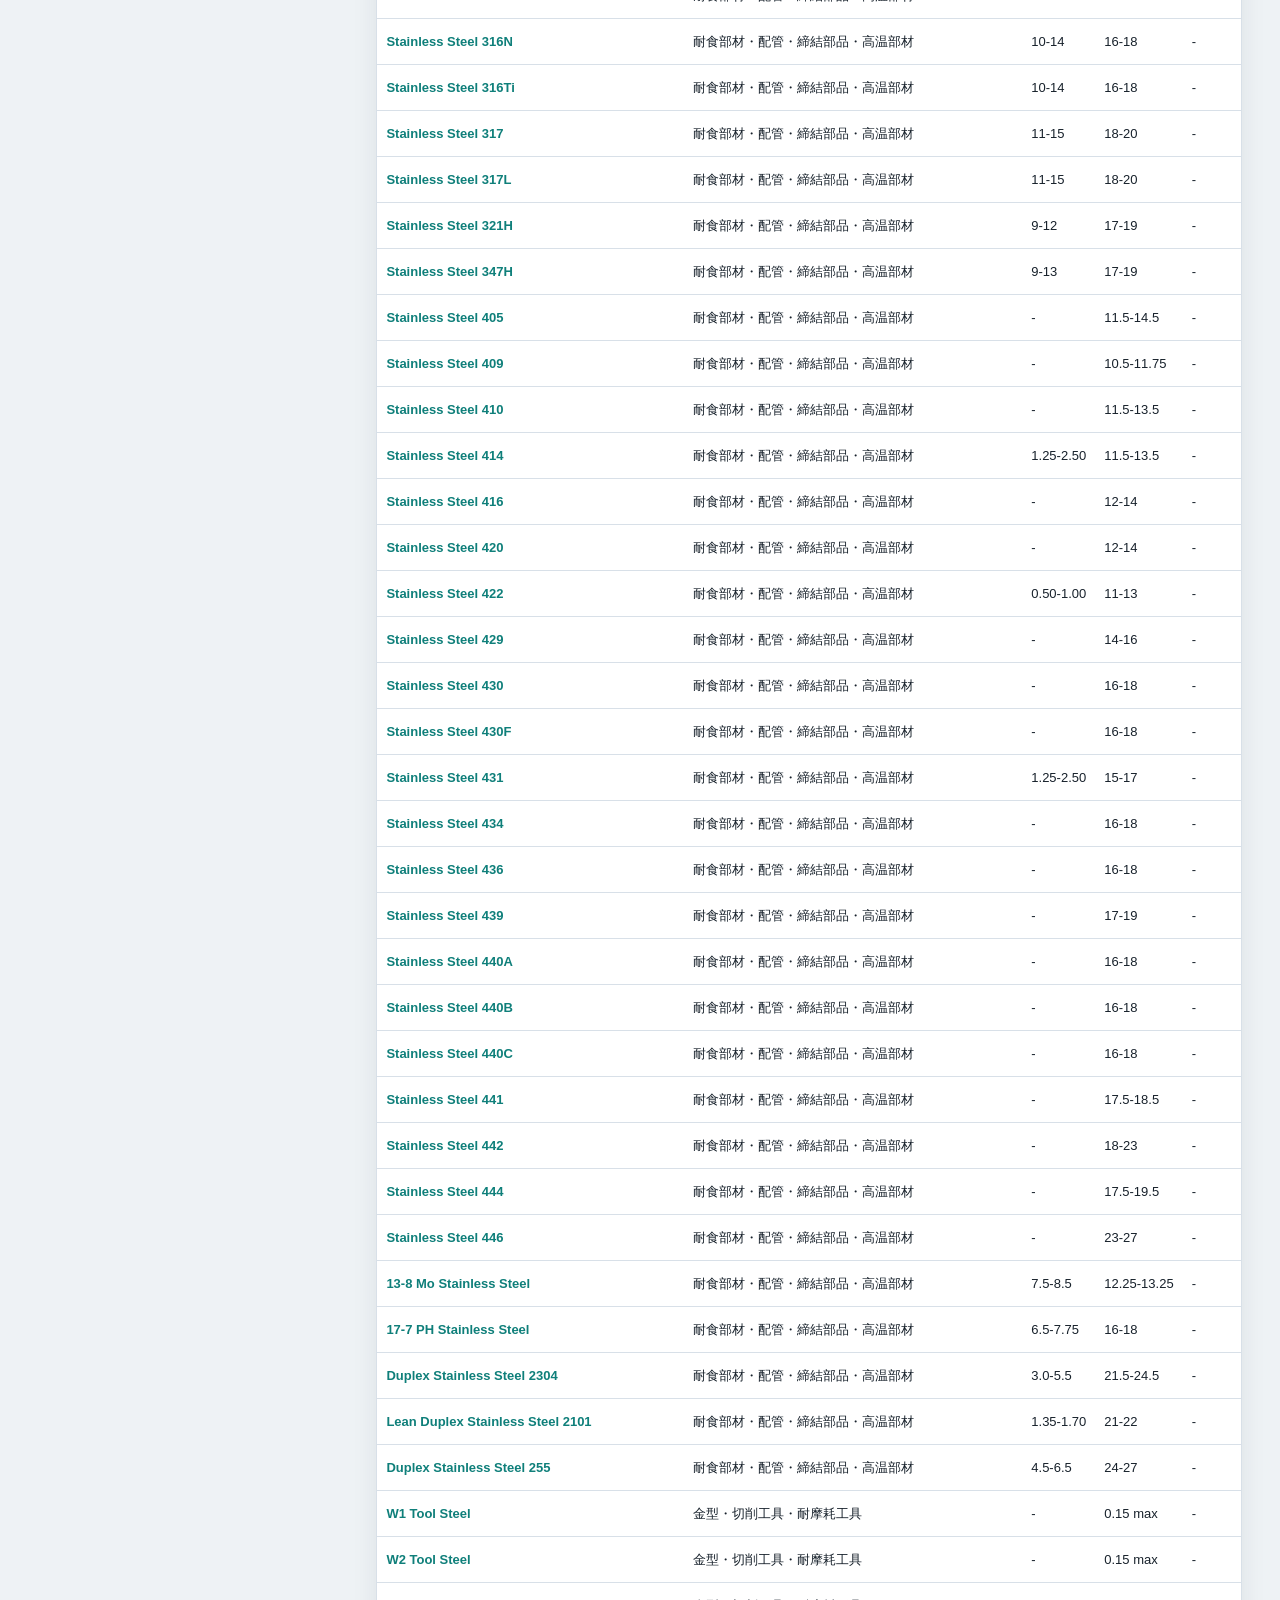
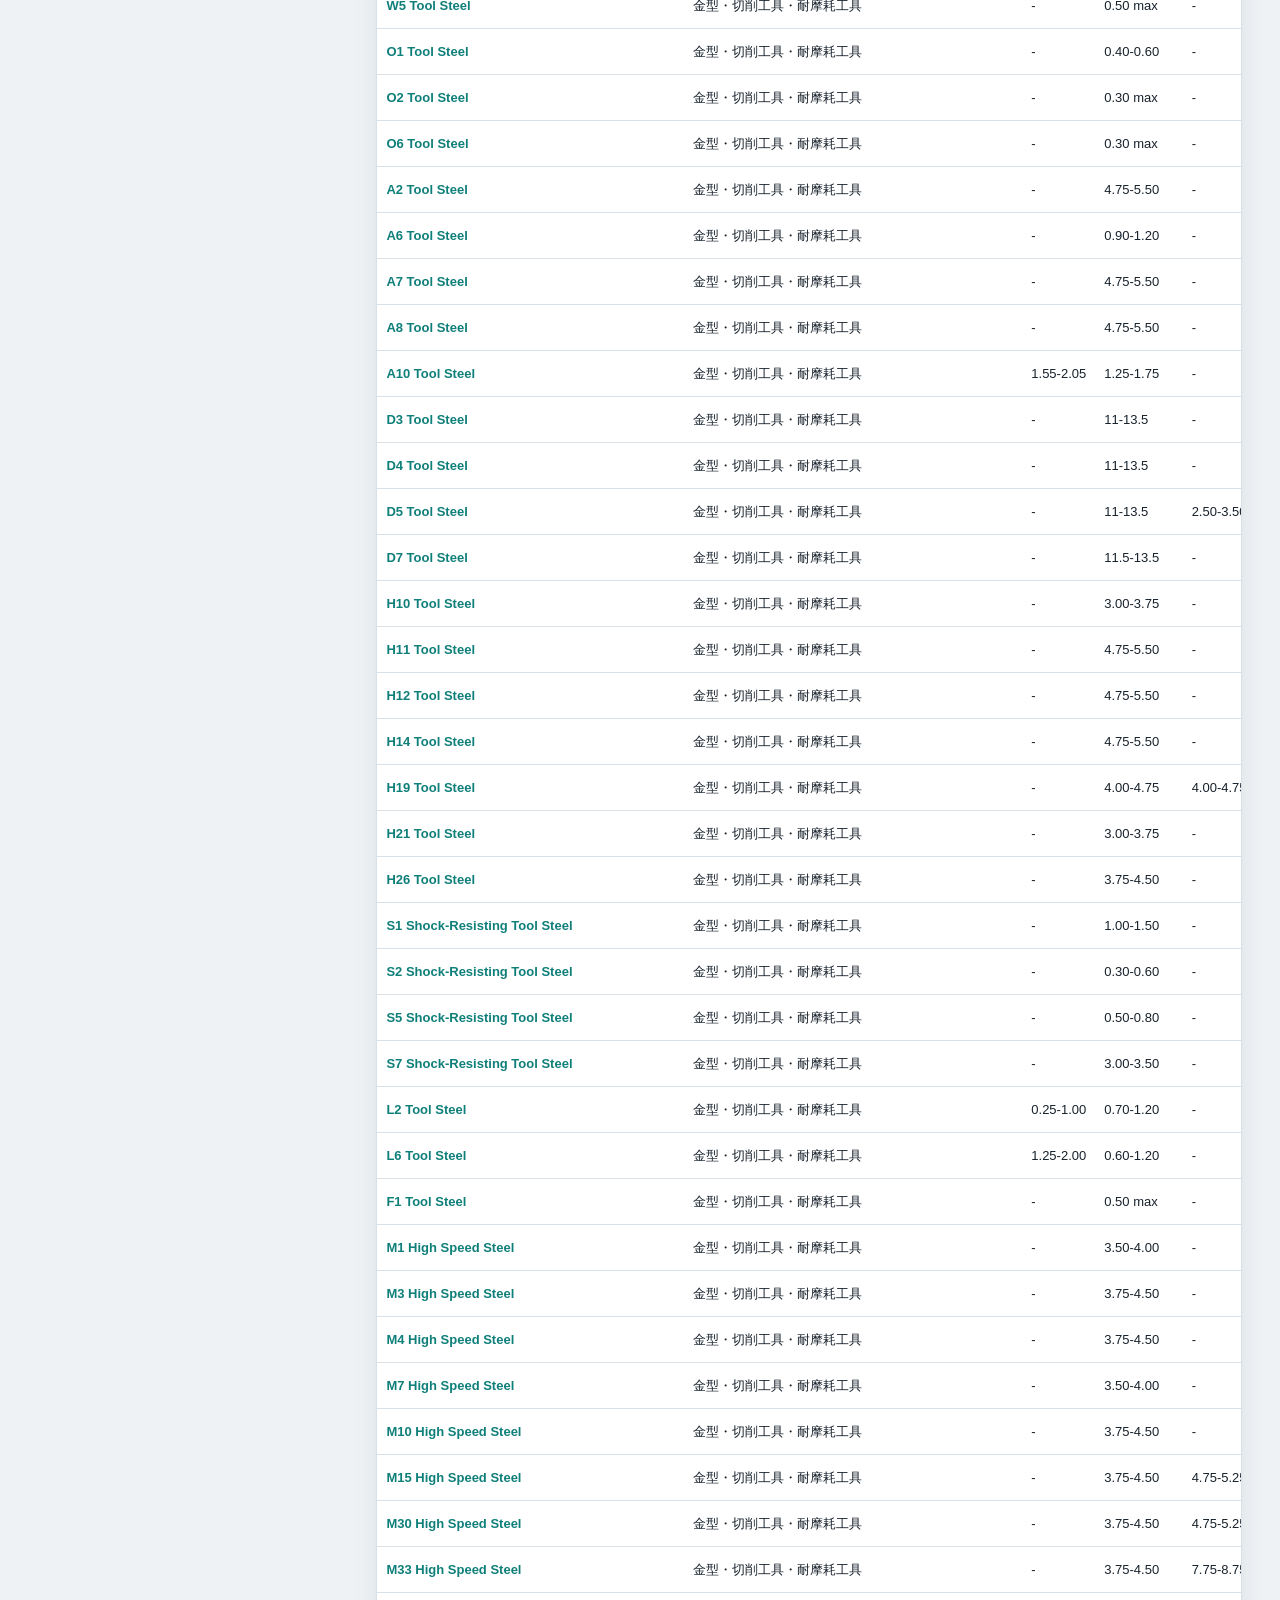
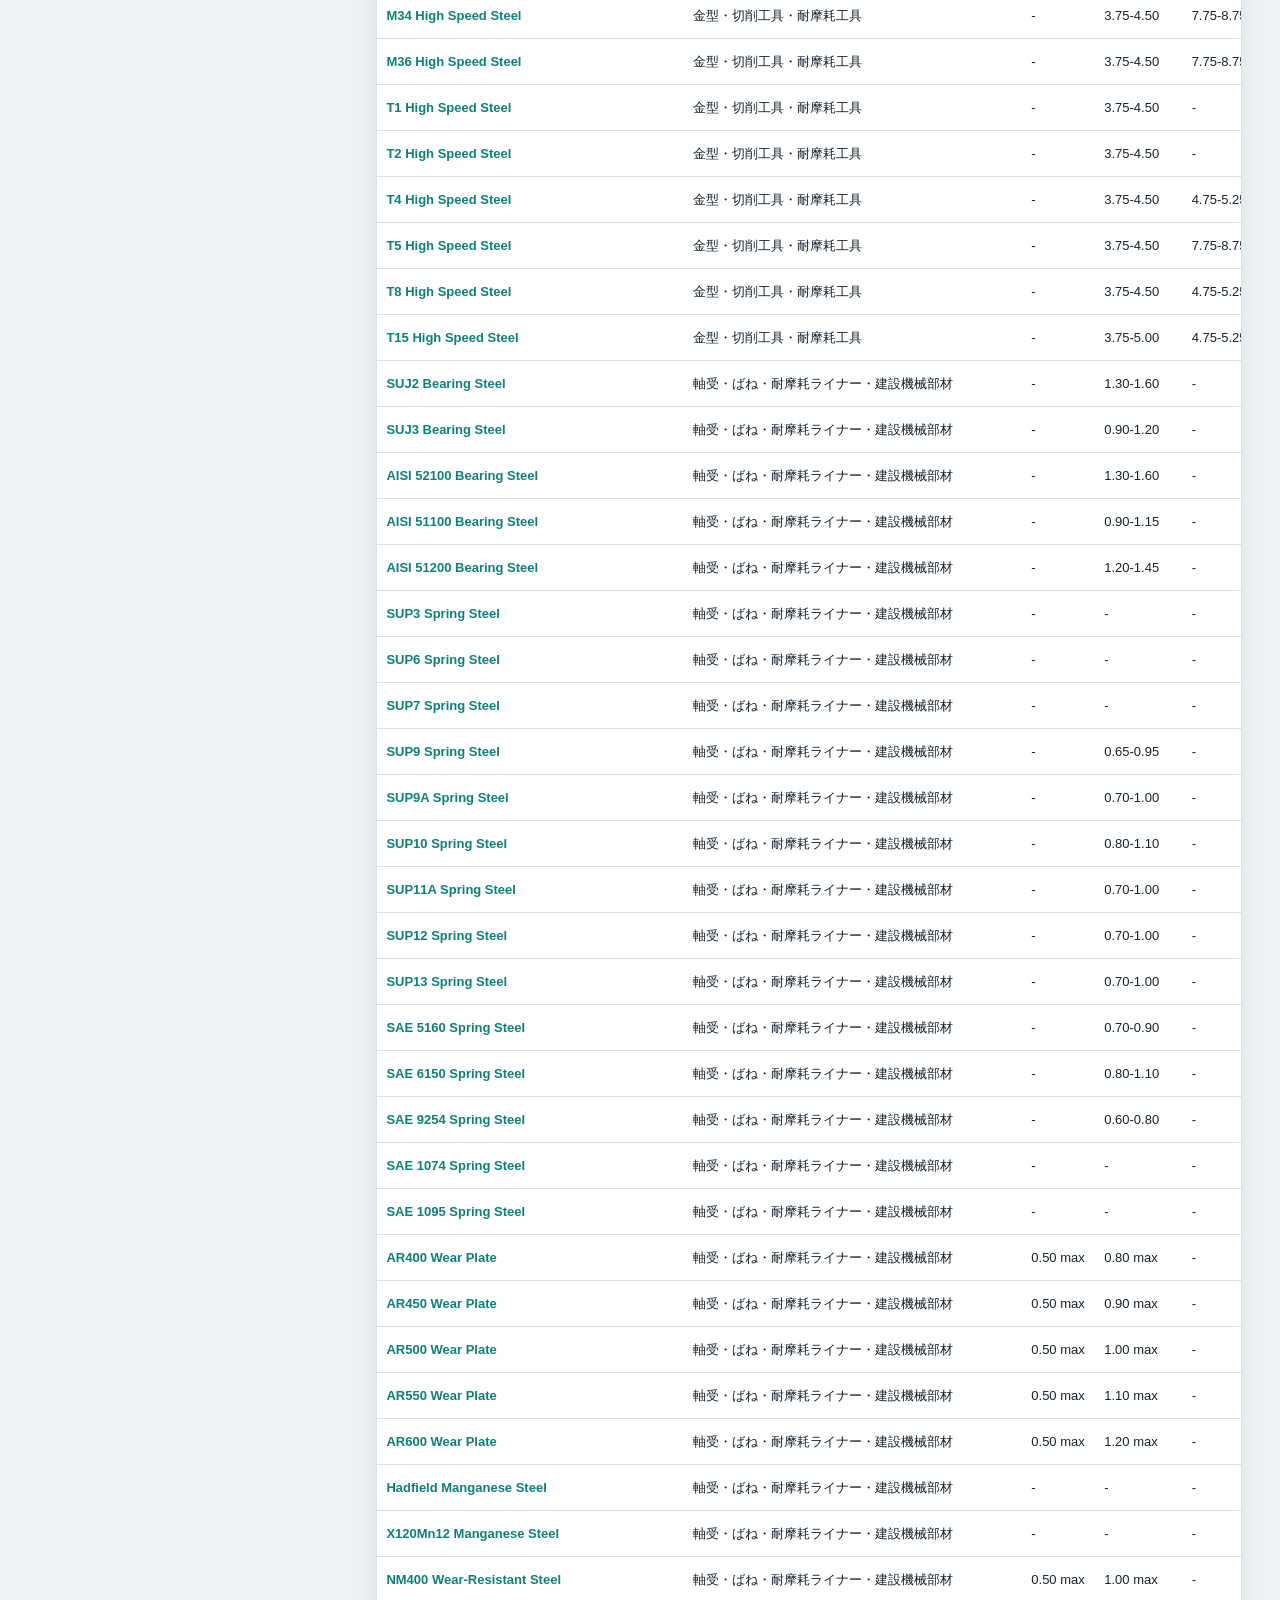
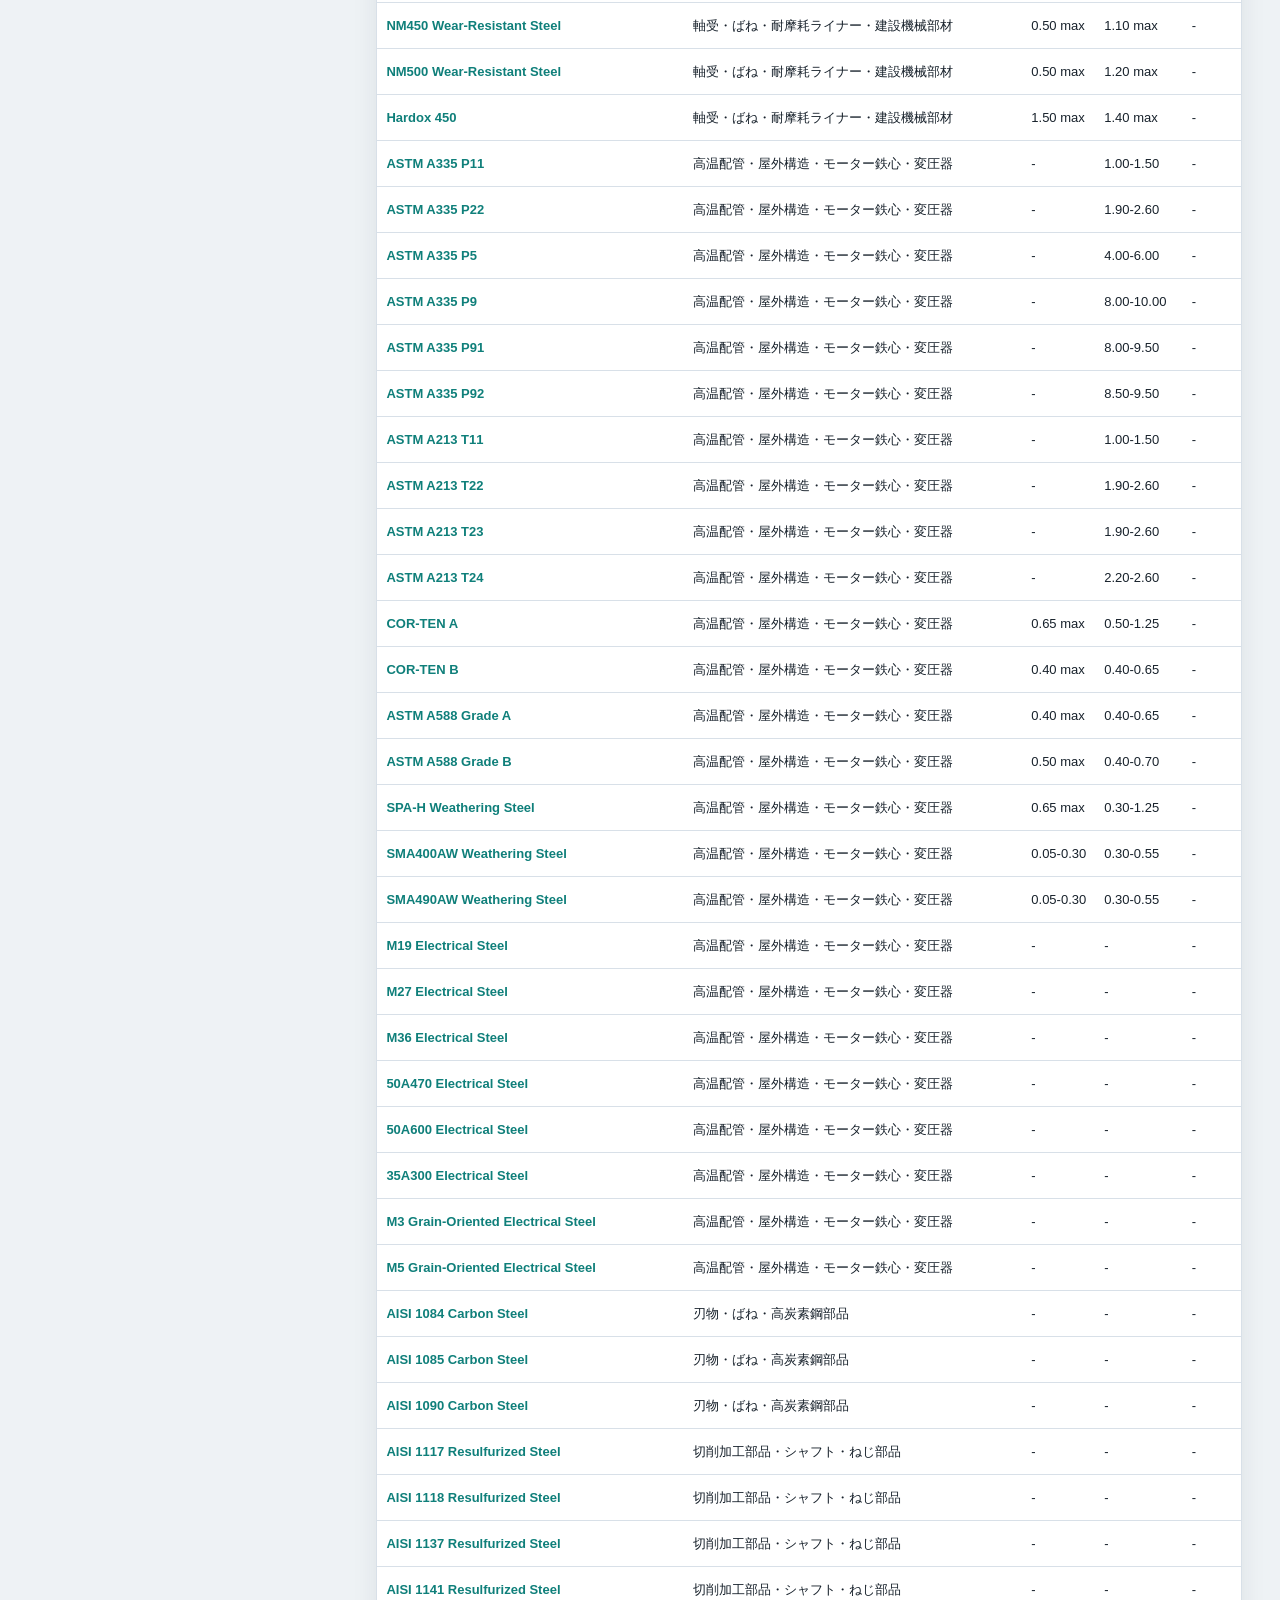
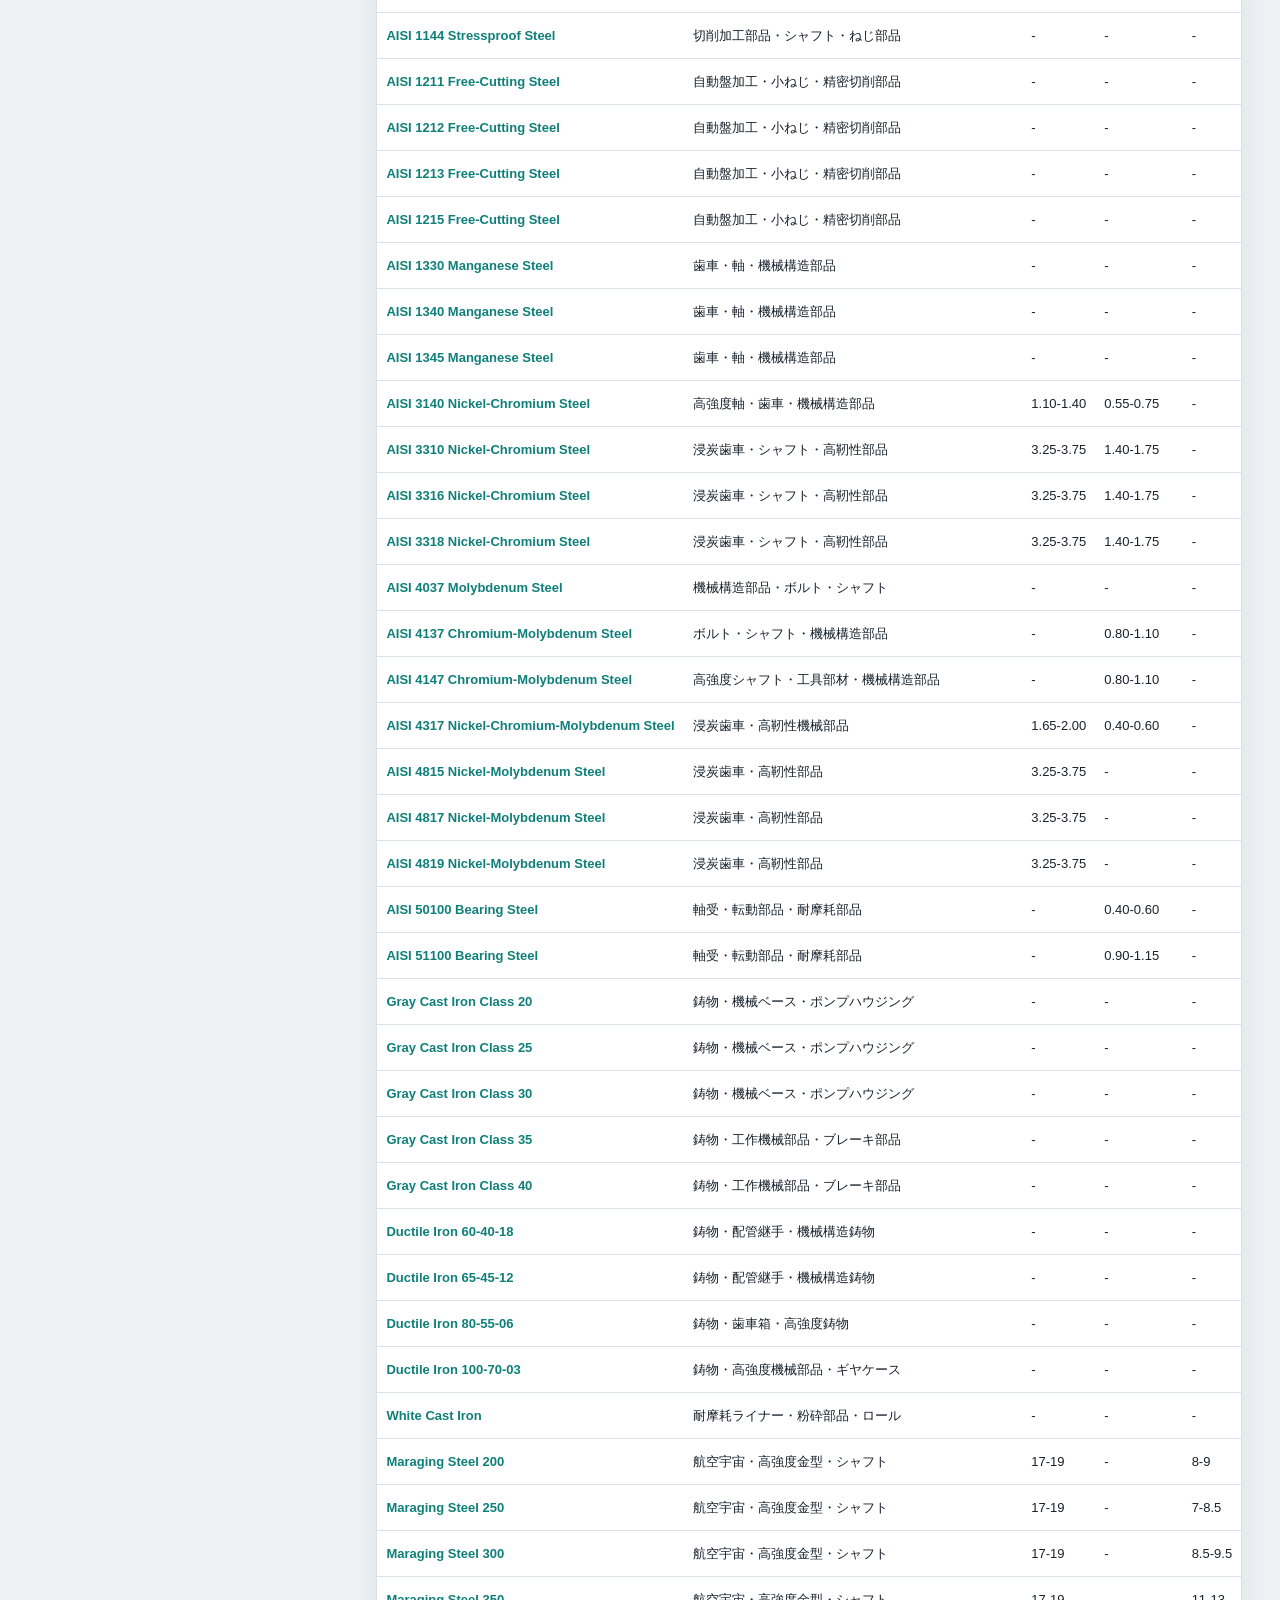
==== commit 57977597: "Add language selector UI" ====
--- a/index.html
+++ b/index.html
@@ -4,46 +4,50 @@
   <meta charset="utf-8">
   <meta name="viewport" content="width=device-width, initial-scale=1">
   <title>スーパーアロイ成分検索</title>
-  <link rel="stylesheet" href="src/styles.css?v=20260614f">
+  <link rel="stylesheet" href="src/styles.css?v=20260614h">
 </head>
 <body>
   <header class="site-header">
     <div>
-      <p class="eyebrow">Superalloy Composition Finder</p>
-      <h1>スーパーアロイ成分検索</h1>
-      <p class="lead">合金名、元素、成分レンジから特殊金属・スーパーアロイを比較できます。</p>
+      <p class="eyebrow" data-i18n="siteEyebrow">Superalloy Composition Finder</p>
+      <h1 data-i18n="siteTitle">スーパーアロイ成分検索</h1>
+      <p class="lead" data-i18n="siteLead">合金名、元素、成分レンジから特殊金属・スーパーアロイを比較できます。</p>
     </div>
+    <label class="language-switcher">
+      <span data-i18n="languageLabel">表示言語</span>
+      <select id="languageSelect"></select>
+    </label>
   </header>
 
   <main class="app-shell">
-    <section class="filters" aria-label="検索条件">
+    <section class="filters" aria-label="検索条件" data-i18n-aria-label="filtersAriaLabel">
       <label class="search-field">
-        <span>合金名・別名</span>
-        <input id="queryInput" type="search" placeholder="例: Inconel 718, UNS N07718">
+        <span data-i18n="searchLabel">合金名・別名</span>
+        <input id="queryInput" type="search" placeholder="例: Inconel 718, UNS N07718" data-i18n-placeholder="searchPlaceholder">
       </label>
 
       <div class="filter-row">
         <label>
-          <span>元素</span>
+          <span data-i18n="elementLabel">元素</span>
           <select id="elementSelect"></select>
         </label>
-        <button id="addElementFilter" type="button">元素条件を追加</button>
+        <button id="addElementFilter" type="button" data-i18n="addElementFilter">元素条件を追加</button>
       </div>
 
       <div id="elementFilters" class="element-filters"></div>
 
       <fieldset class="source-filter">
-        <legend>出典</legend>
-        <label><input type="checkbox" name="sourceType" value="official" checked> 公式</label>
-        <label><input type="checkbox" name="sourceType" value="standard" checked> 規格</label>
-        <label><input type="checkbox" name="sourceType" value="reference" checked> 参考</label>
-        <label><input type="checkbox" name="sourceType" value="unverified" checked> 未確認</label>
+        <legend data-i18n="sourceLegend">出典</legend>
+        <label><input type="checkbox" name="sourceType" value="official" checked> <span data-source-type-label="official">公式</span></label>
+        <label><input type="checkbox" name="sourceType" value="standard" checked> <span data-source-type-label="standard">規格</span></label>
+        <label><input type="checkbox" name="sourceType" value="reference" checked> <span data-source-type-label="reference">参考</span></label>
+        <label><input type="checkbox" name="sourceType" value="unverified" checked> <span data-source-type-label="unverified">未確認</span></label>
       </fieldset>
     </section>
 
     <section class="results" aria-live="polite">
       <div class="results-header">
-        <h2>比較結果</h2>
+        <h2 data-i18n="resultsHeading">比較結果</h2>
         <p id="resultCount">0件</p>
       </div>
       <div class="table-wrap">
@@ -63,6 +67,6 @@
     <div id="dialogContent"></div>
   </dialog>
 
-  <script type="module" src="src/app.js?v=20260614f"></script>
+  <script type="module" src="src/app.js?v=20260614h"></script>
 </body>
 </html>
--- a/src/styles.css
+++ b/src/styles.css
@@ -19,6 +19,10 @@
 }
 
 .site-header {
+  display: flex;
+  justify-content: space-between;
+  gap: 24px;
+  align-items: flex-start;
   padding: 28px clamp(18px, 4vw, 48px);
   background: #fff;
   border-bottom: 1px solid var(--line);
@@ -42,6 +46,18 @@
   margin: 0;
   color: var(--muted);
   max-width: 760px;
+}
+
+.language-switcher {
+  display: grid;
+  gap: 6px;
+  min-width: 150px;
+  color: var(--ink);
+  font-size: 0.85rem;
+}
+
+.language-switcher select {
+  min-height: 40px;
 }
 
 .app-shell {
@@ -272,8 +288,18 @@
   padding: 22px;
 }
 
+.detail-body h3 {
+  margin: 22px 0 10px;
+}
+
 .muted {
   color: var(--muted);
+}
+
+.detail-text {
+  margin: 0 0 6px;
+  color: #354454;
+  line-height: 1.65;
 }
 
 .detail-table {
@@ -419,6 +445,16 @@
   background: #fbfcfd;
 }
 
+@media (max-width: 680px) {
+  .site-header {
+    flex-direction: column;
+  }
+
+  .language-switcher {
+    width: 100%;
+  }
+}
+
 @media (max-width: 560px) {
   .site-header {
     padding: 22px 16px;
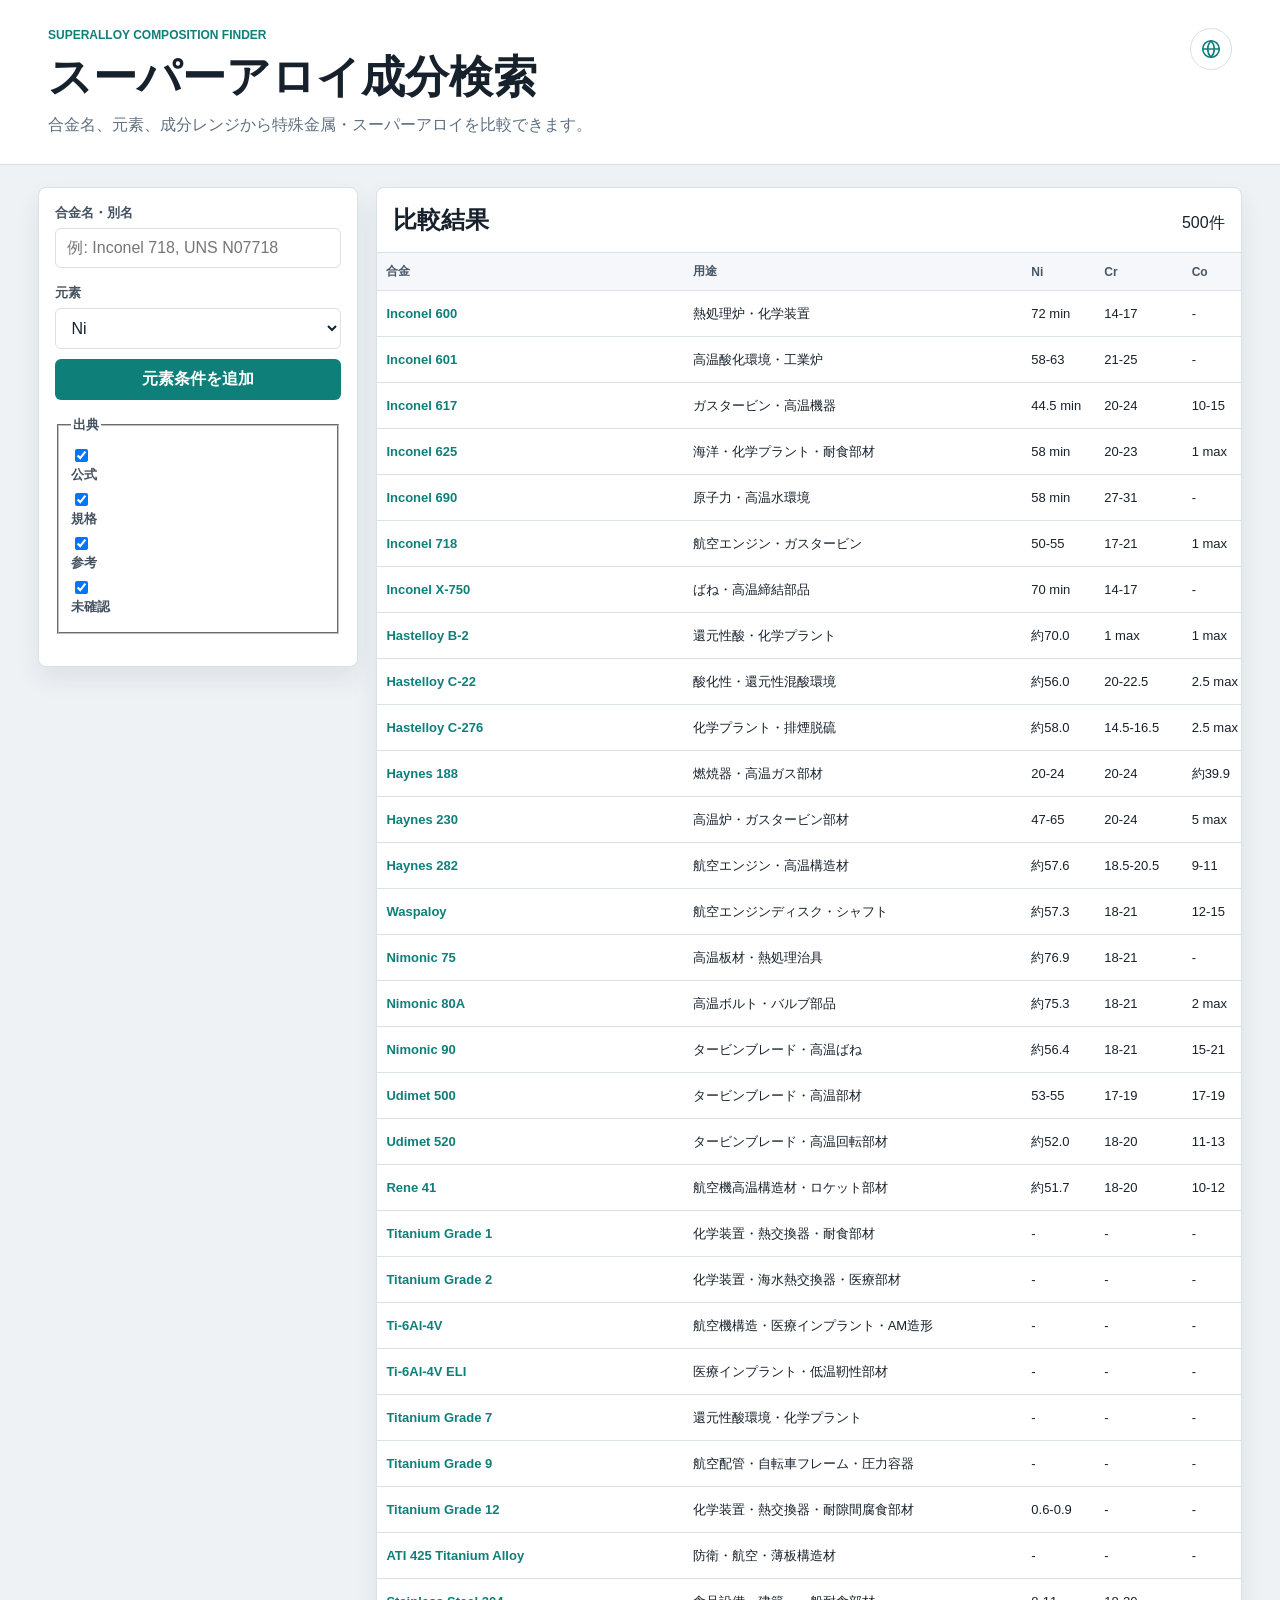
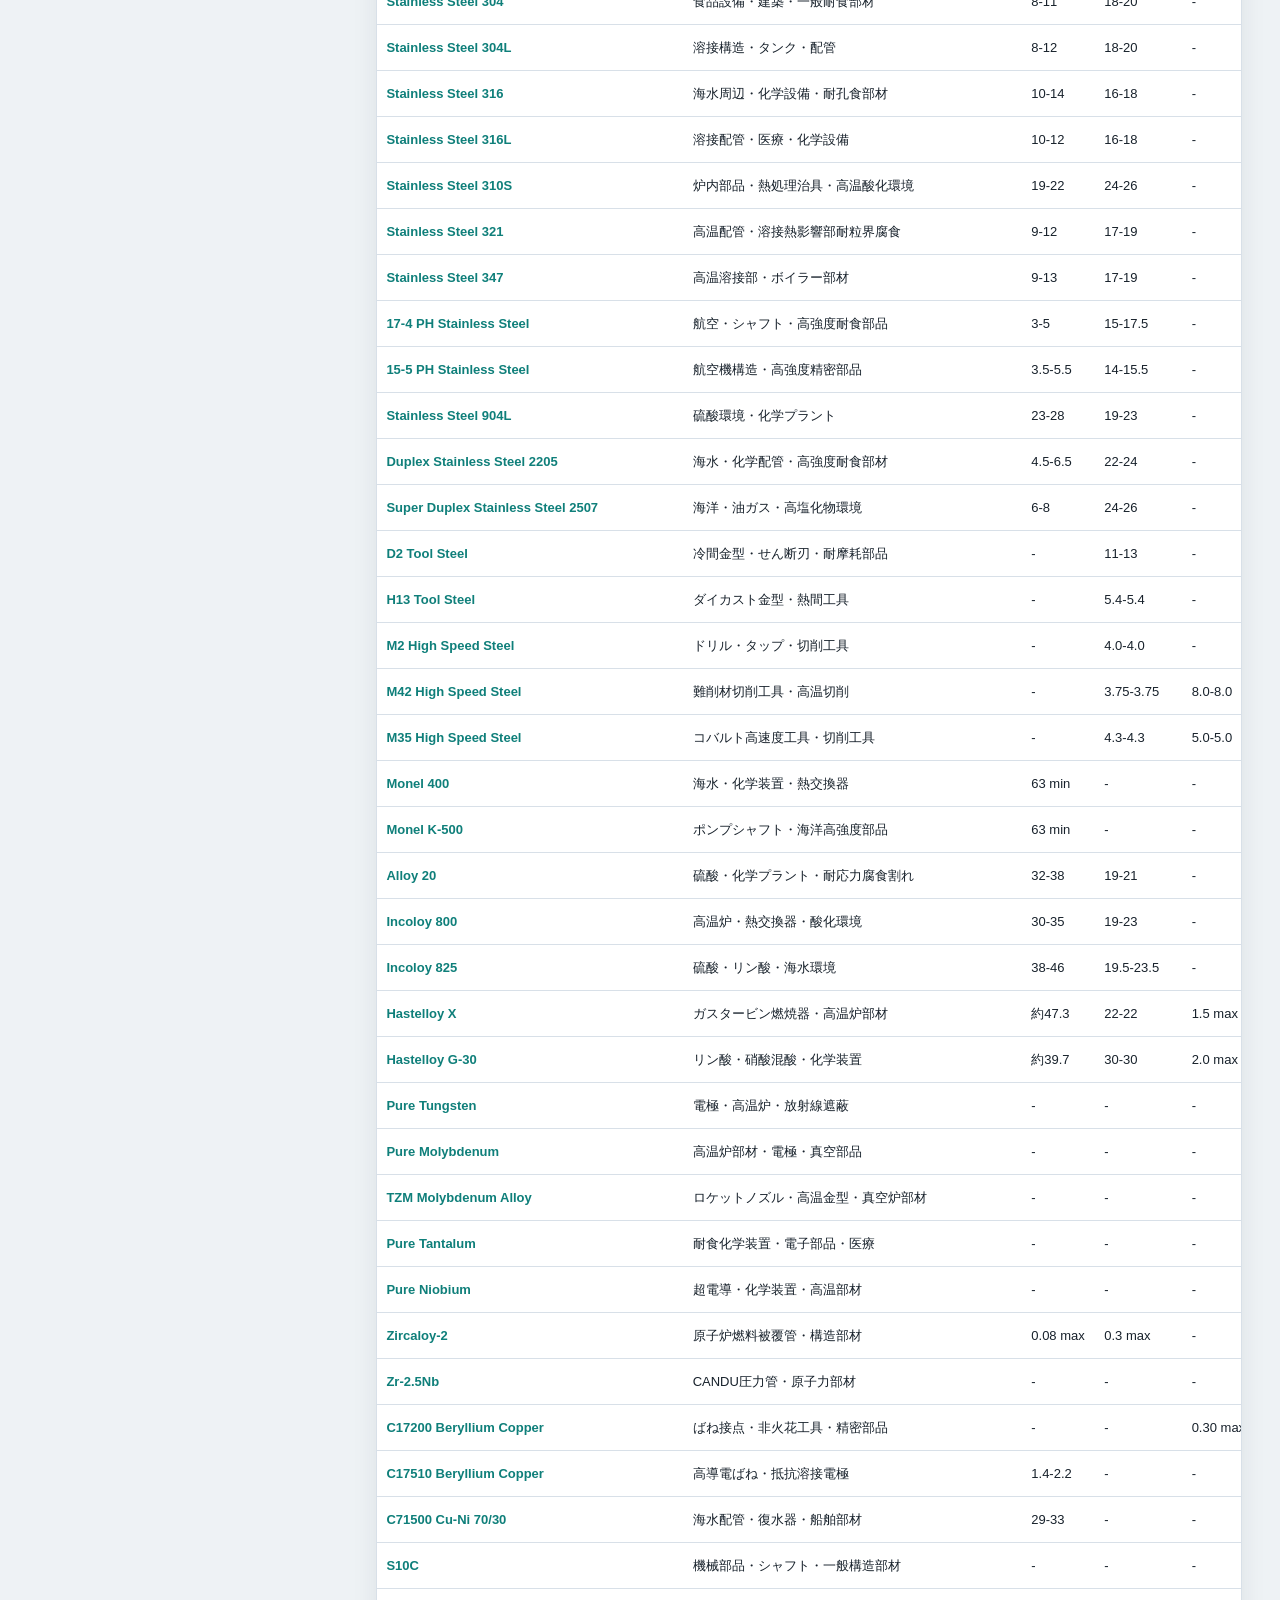
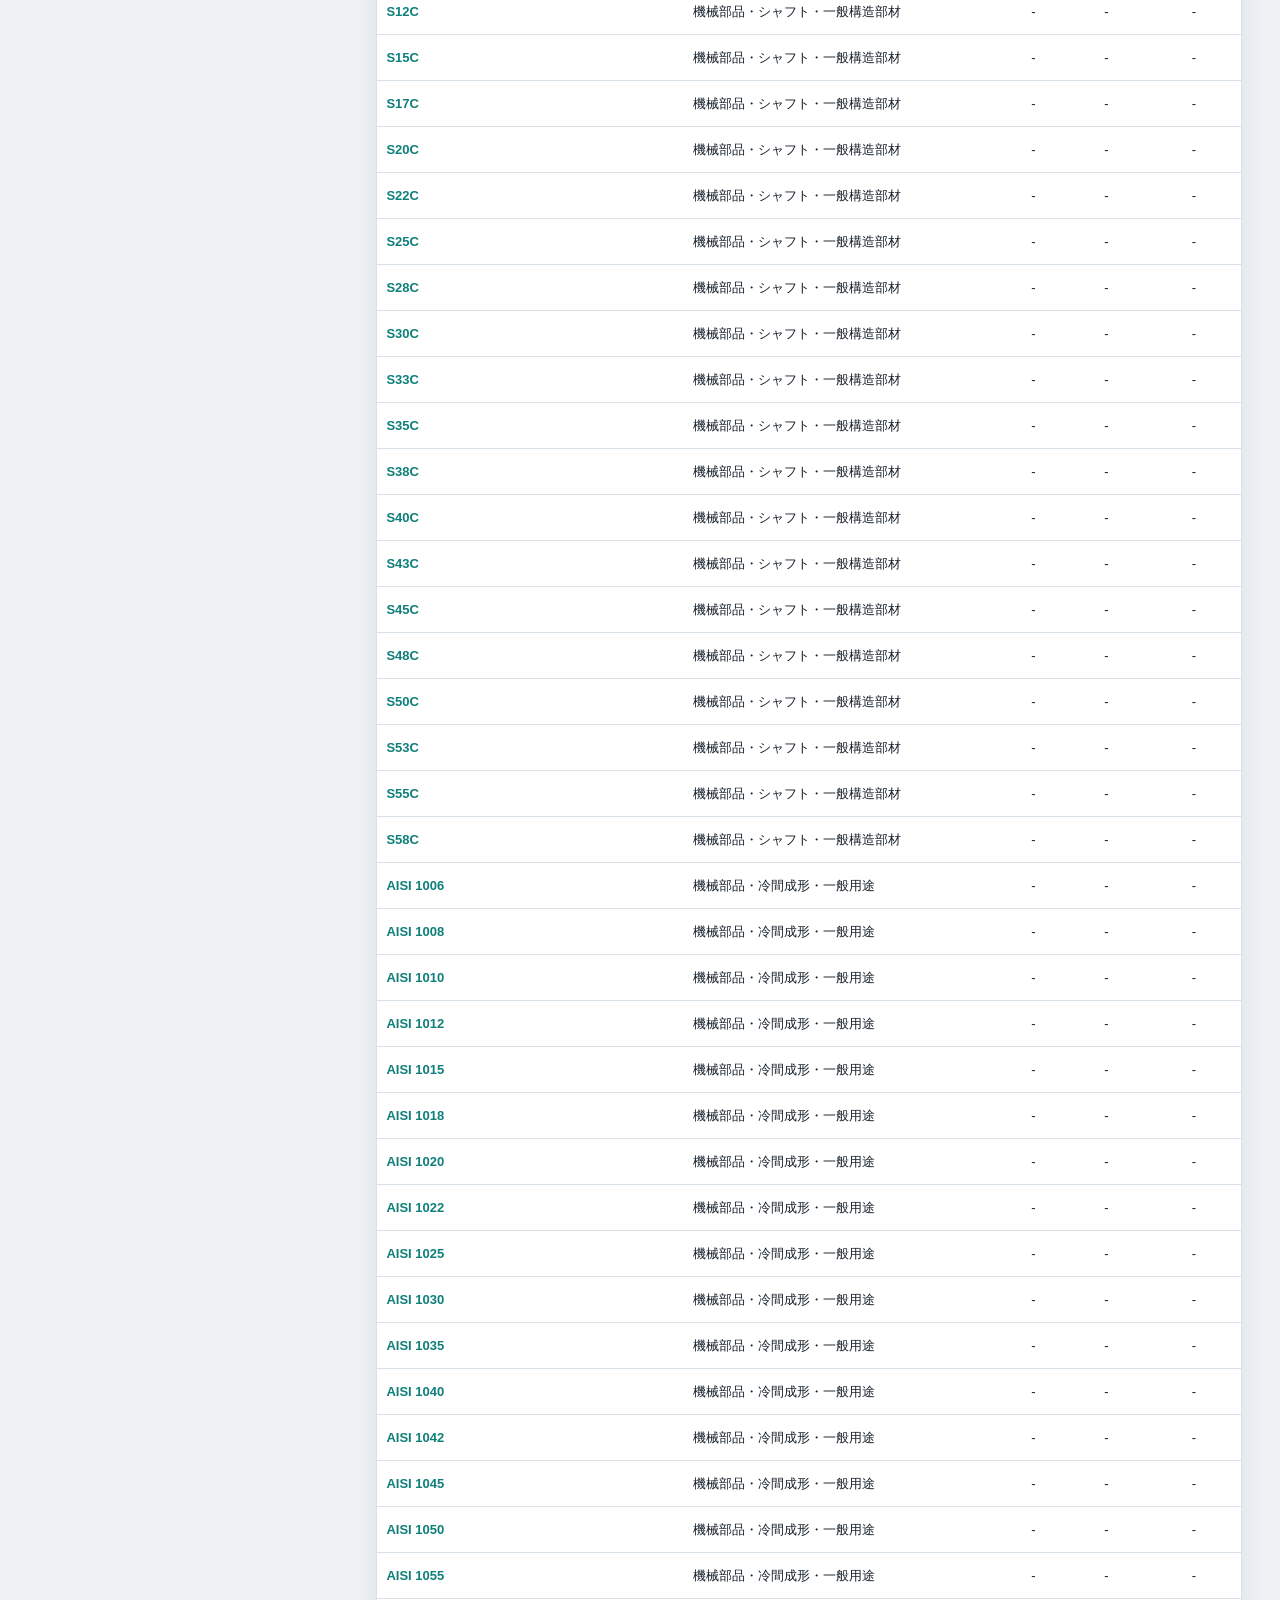
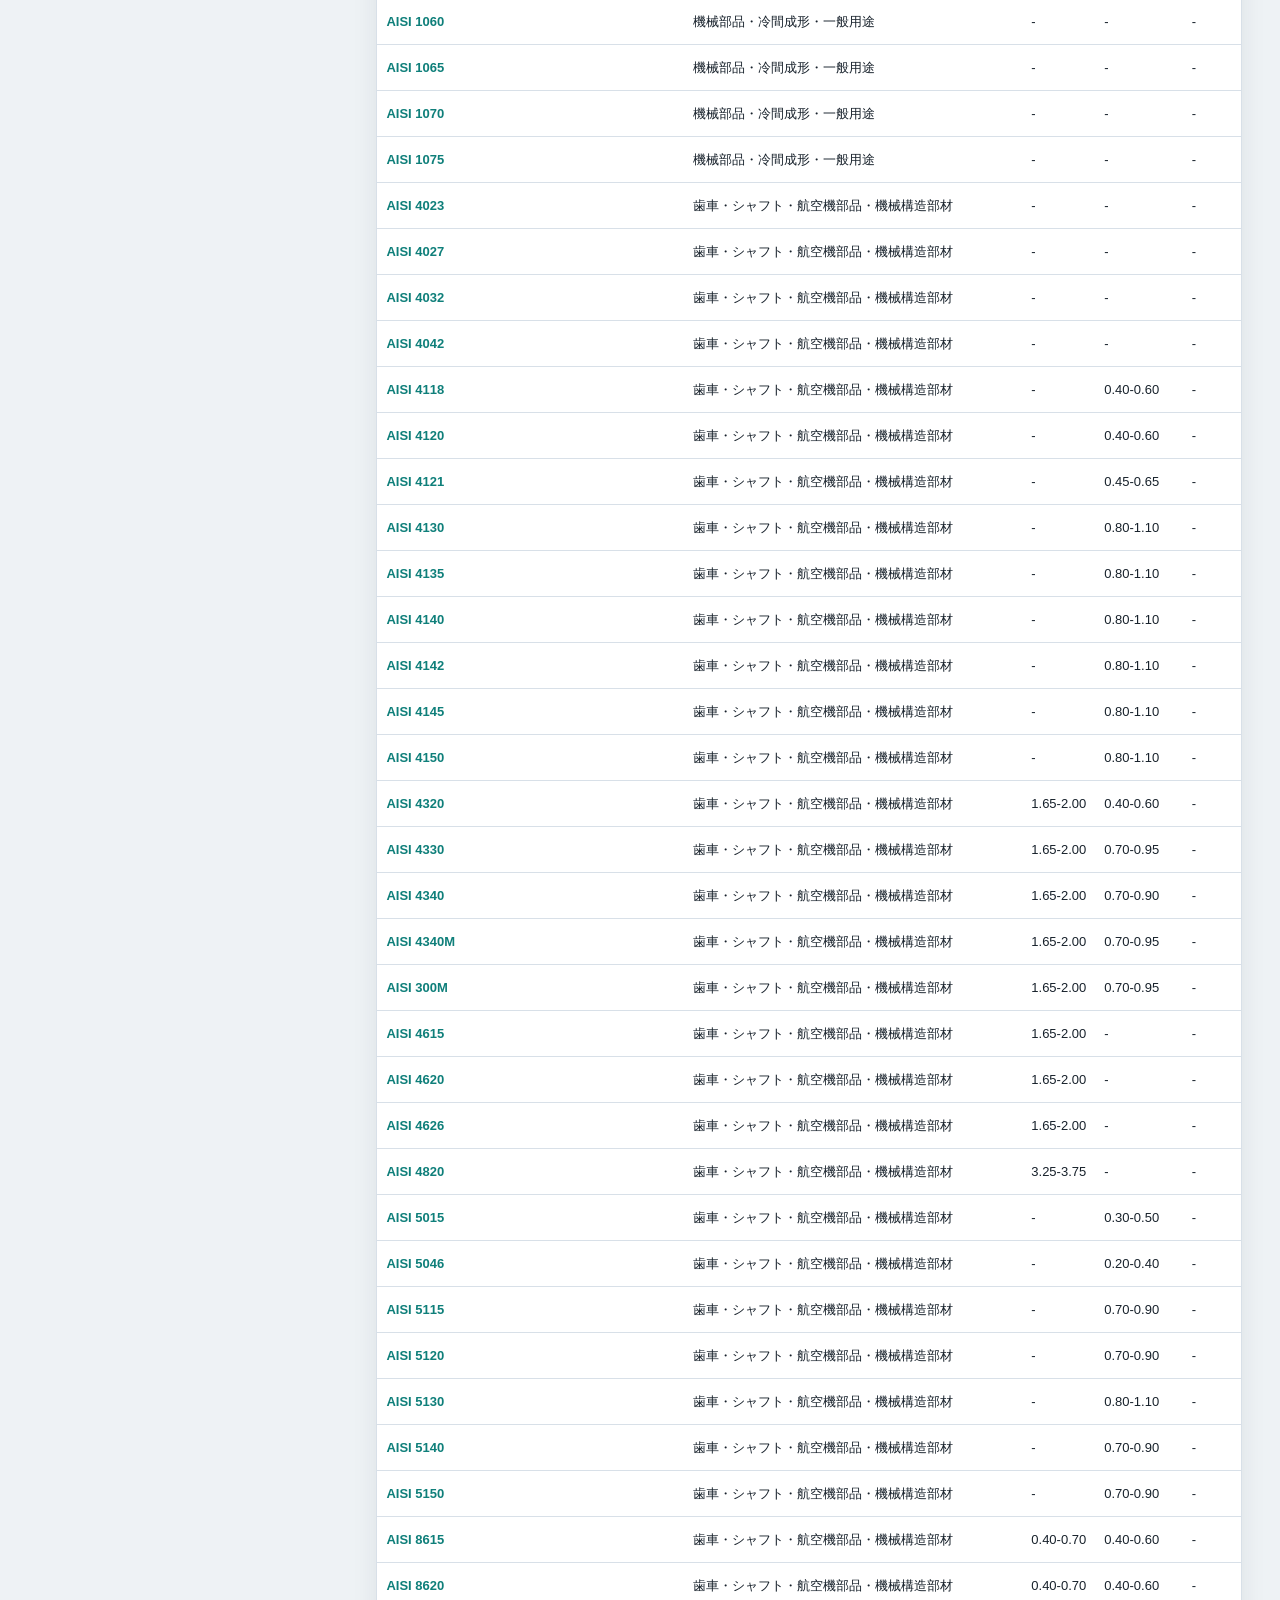
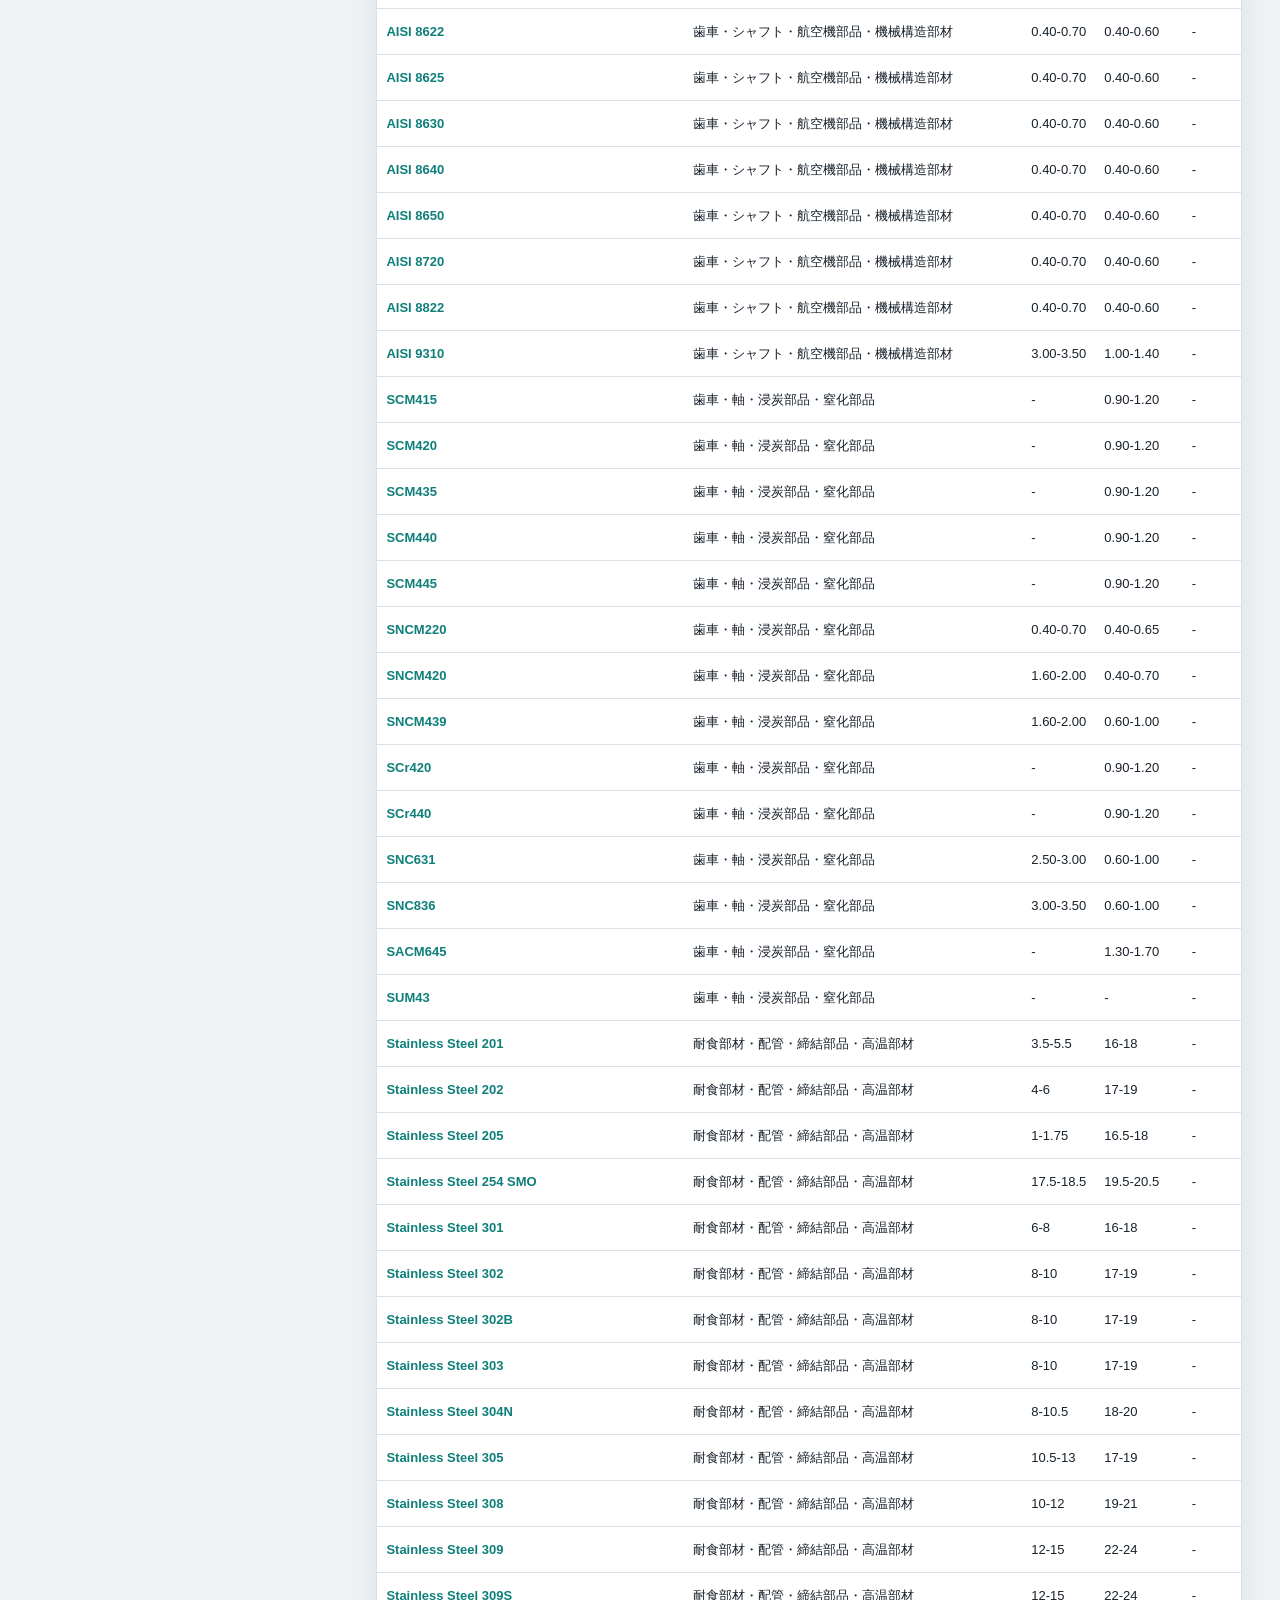
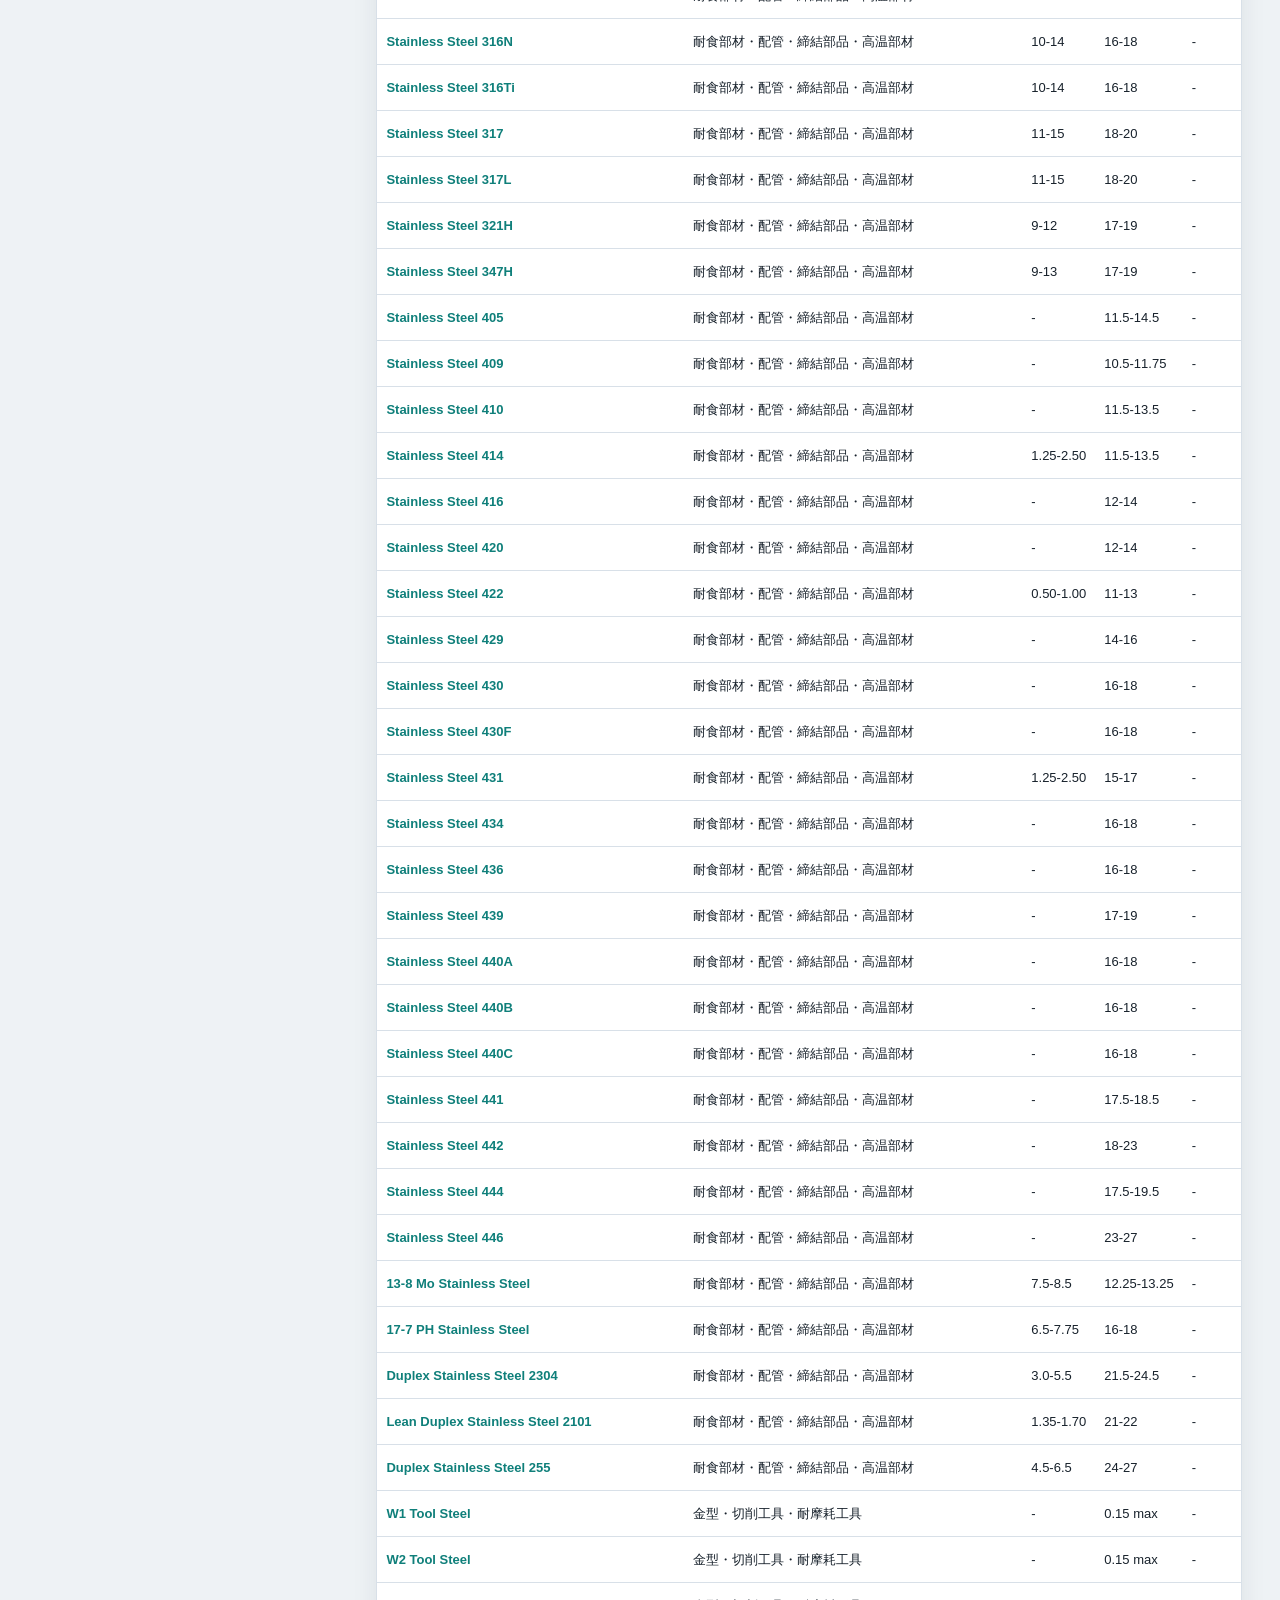
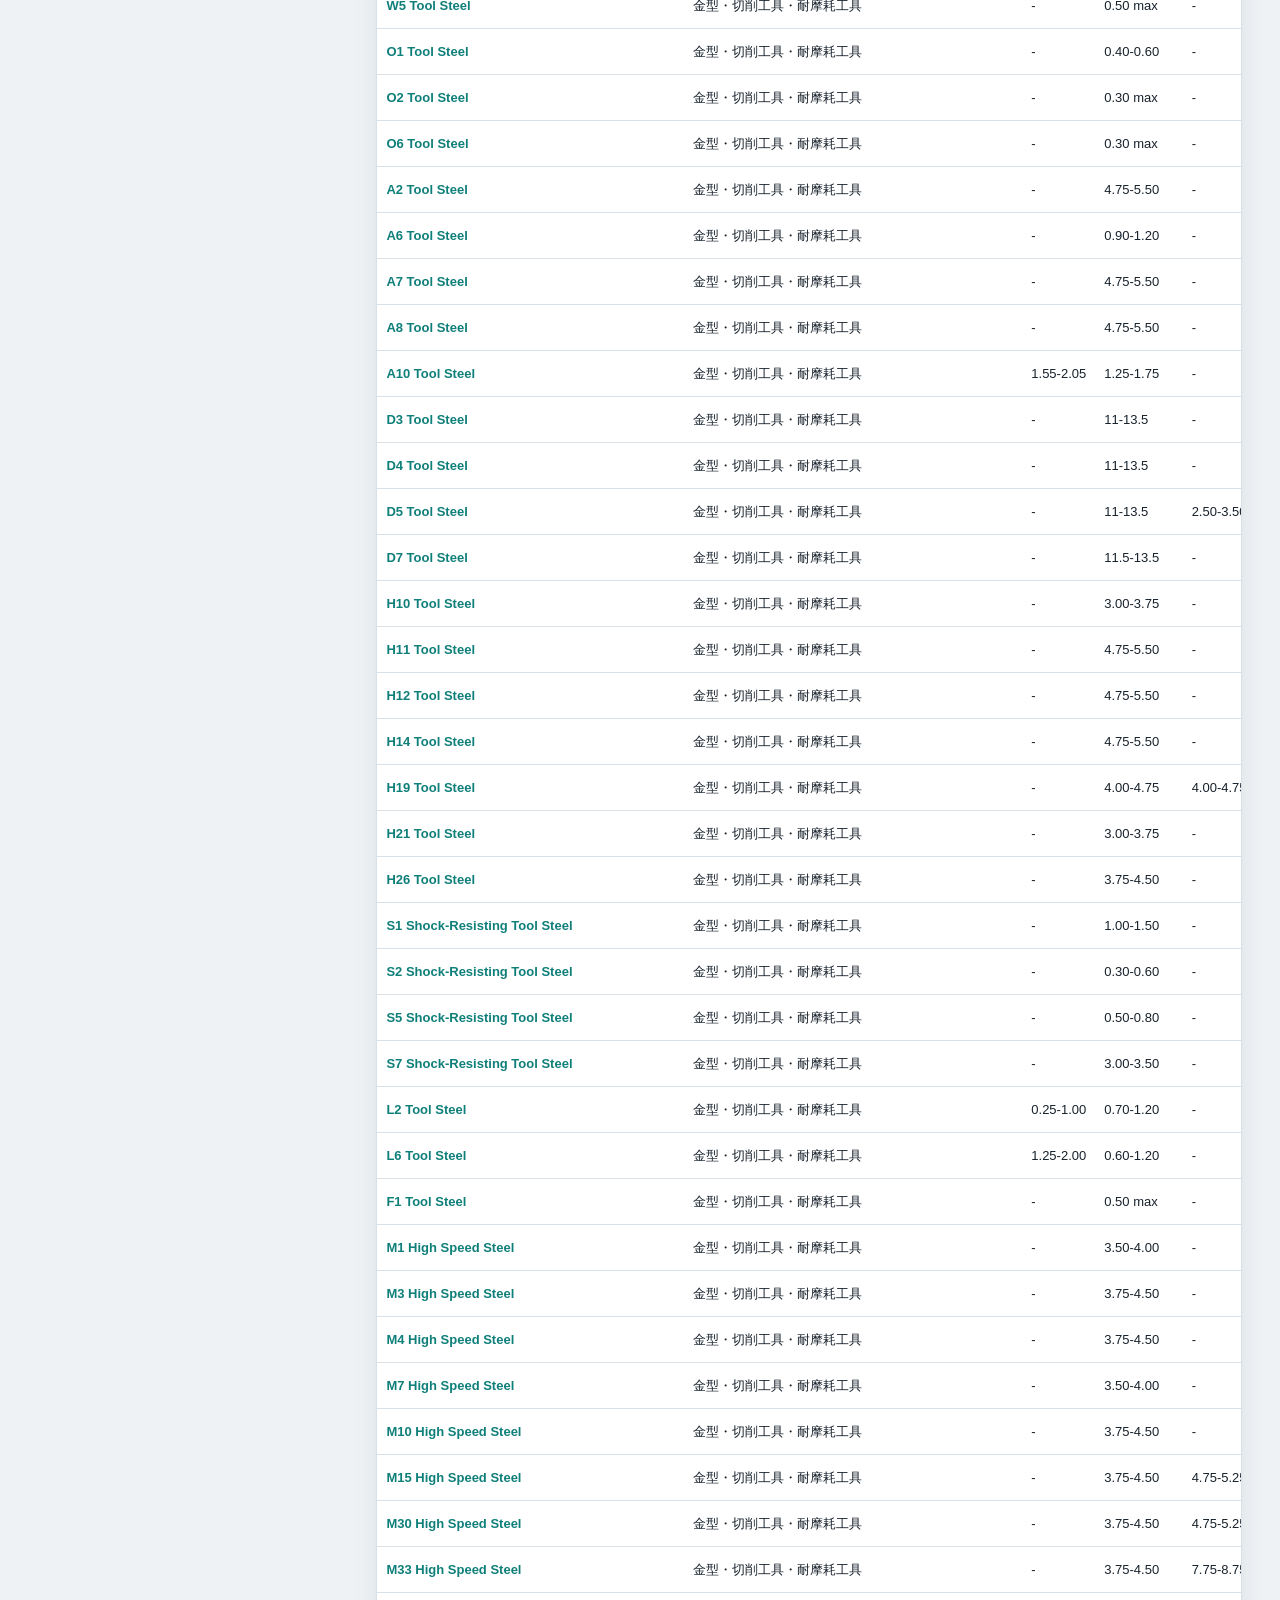
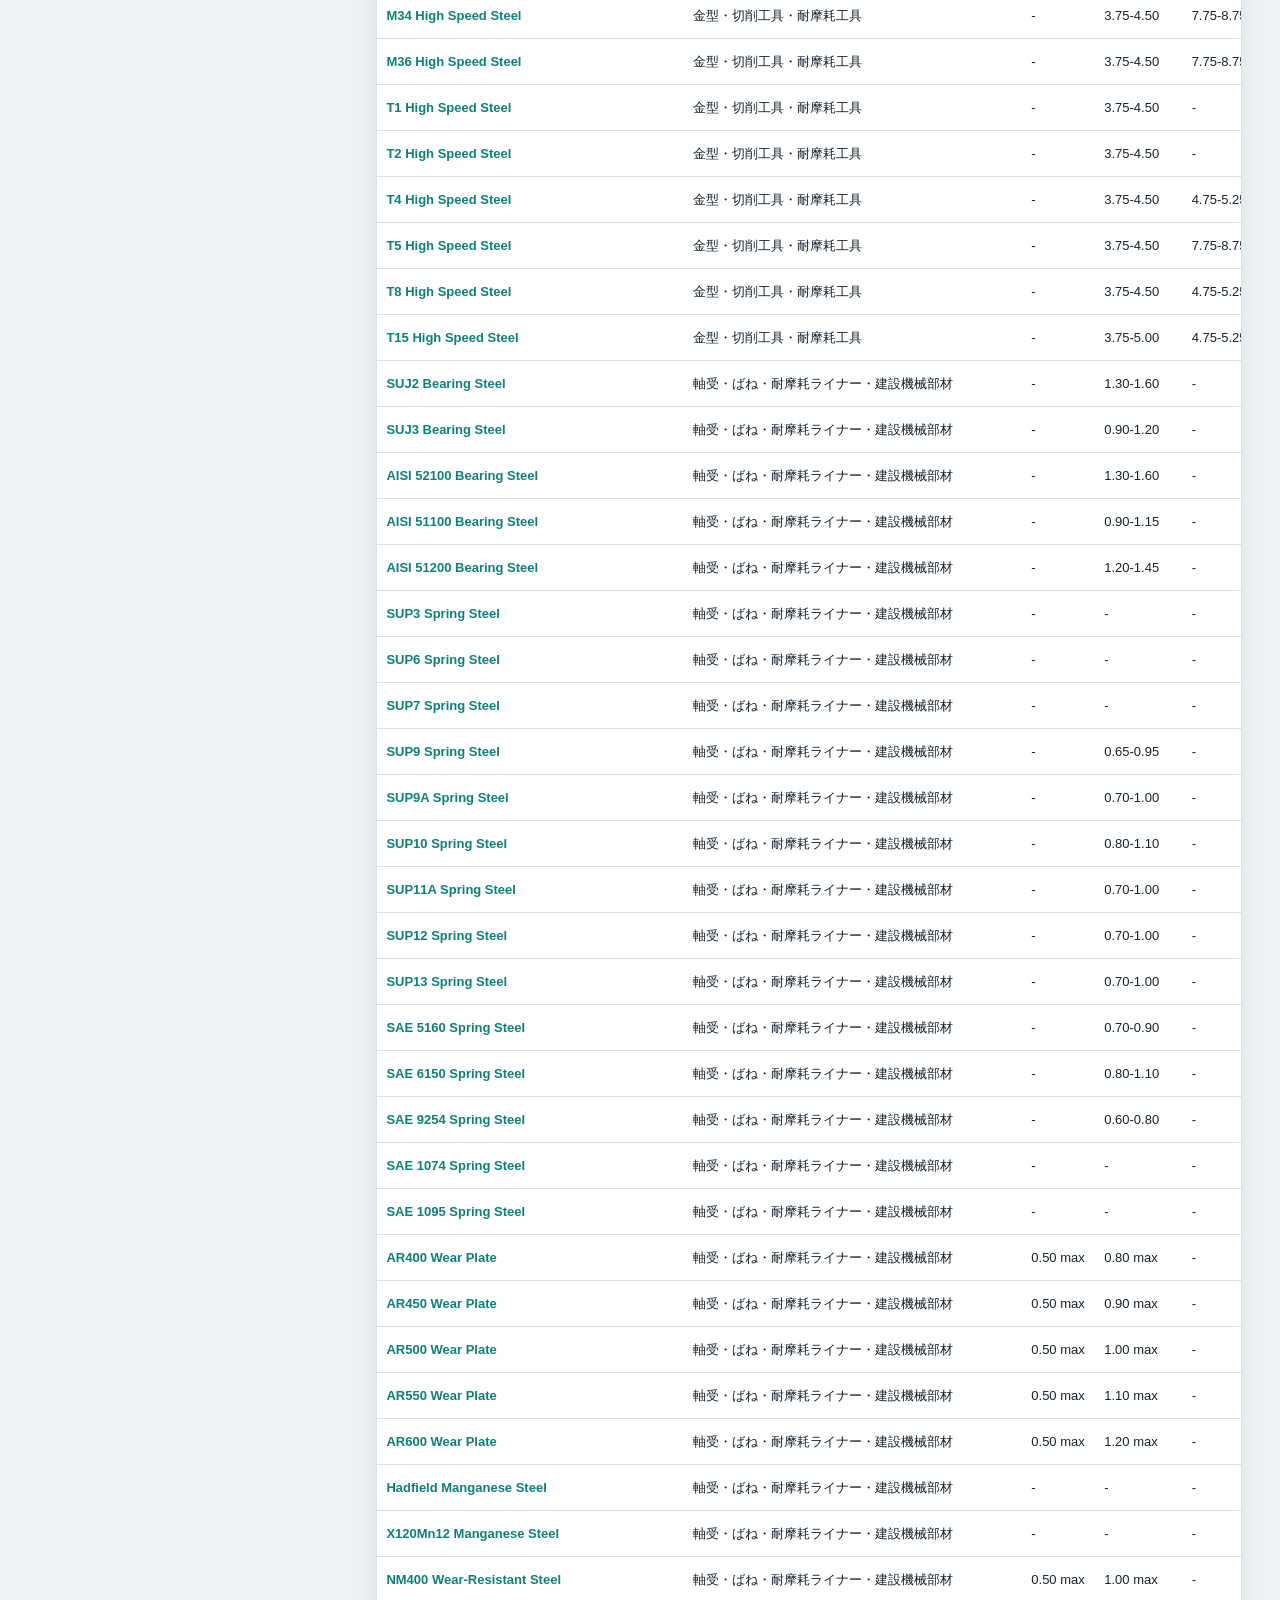
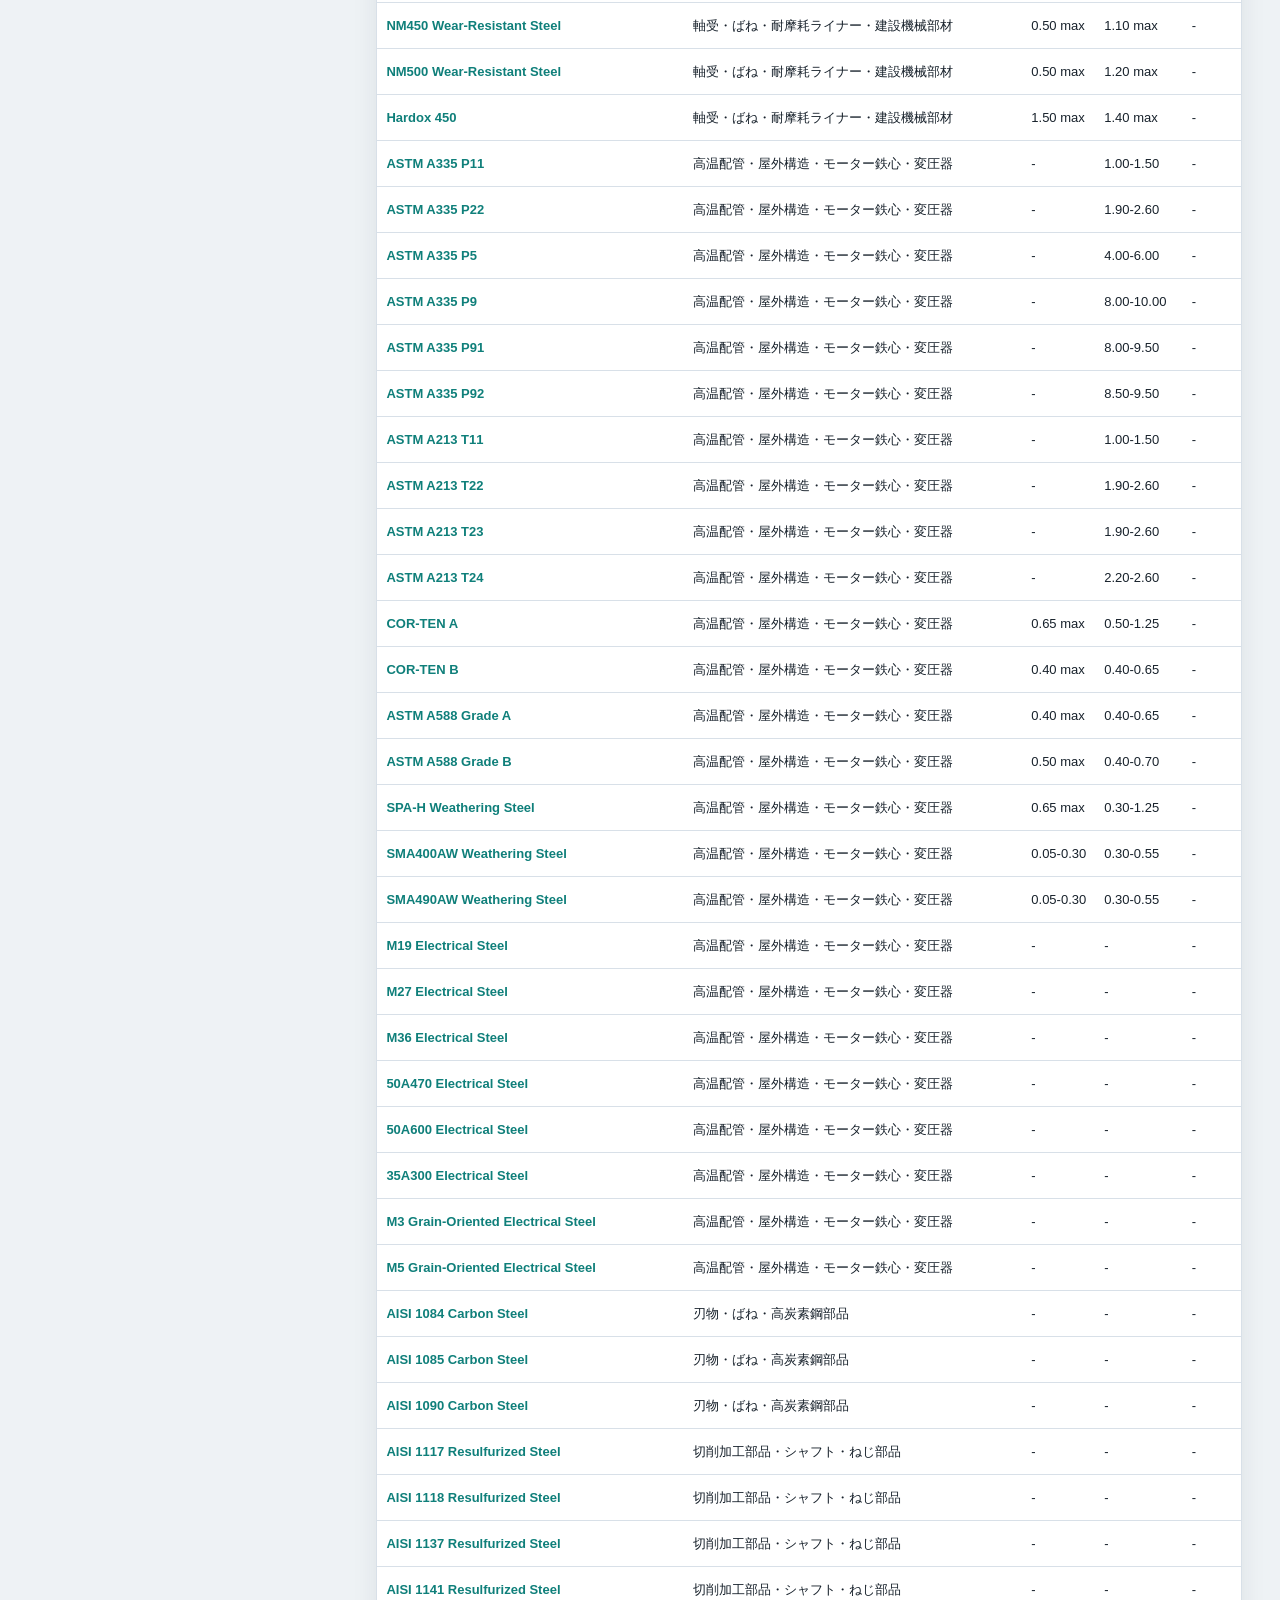
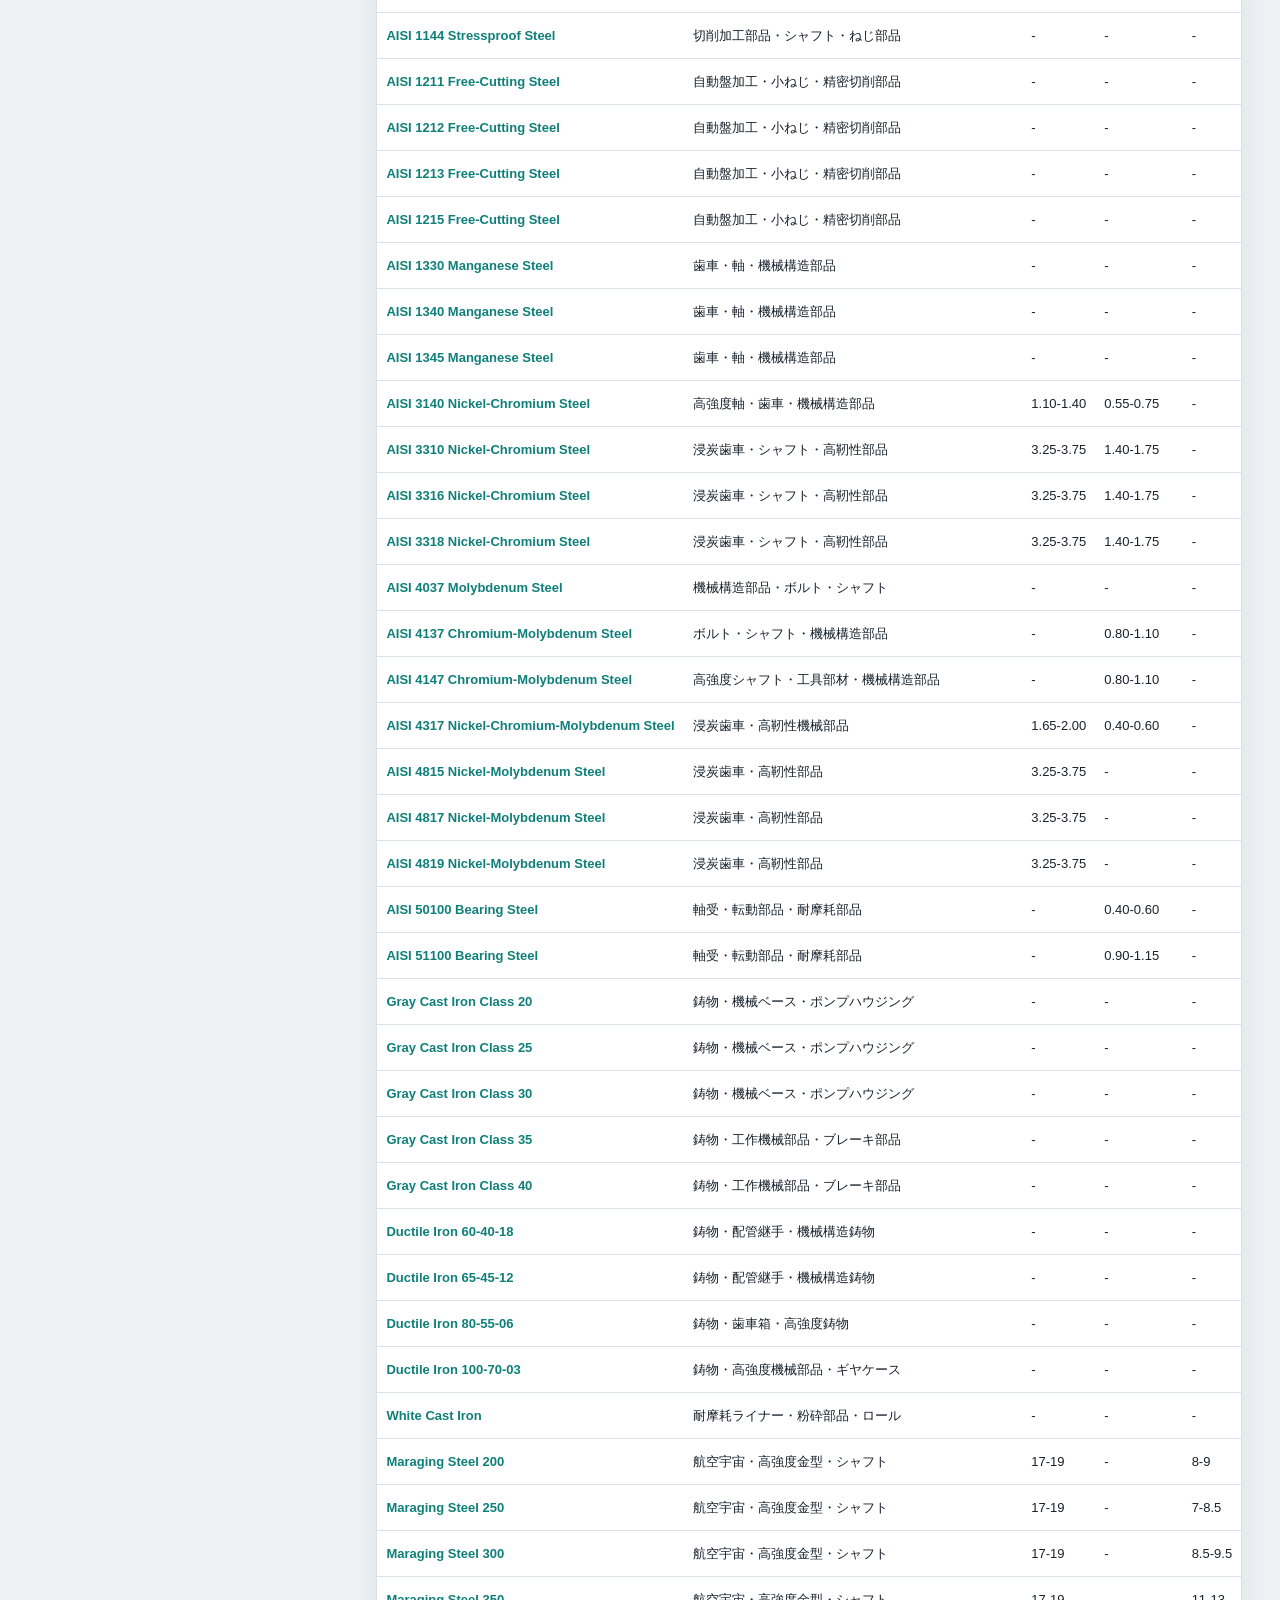
==== commit d65e404f: "Use globe language menu" ====
--- a/index.html
+++ b/index.html
@@ -4,7 +4,7 @@
   <meta charset="utf-8">
   <meta name="viewport" content="width=device-width, initial-scale=1">
   <title>スーパーアロイ成分検索</title>
-  <link rel="stylesheet" href="src/styles.css?v=20260614h">
+  <link rel="stylesheet" href="src/styles.css?v=20260614i">
 </head>
 <body>
   <header class="site-header">
@@ -13,10 +13,21 @@
       <h1 data-i18n="siteTitle">スーパーアロイ成分検索</h1>
       <p class="lead" data-i18n="siteLead">合金名、元素、成分レンジから特殊金属・スーパーアロイを比較できます。</p>
     </div>
-    <label class="language-switcher">
-      <span data-i18n="languageLabel">表示言語</span>
-      <select id="languageSelect"></select>
-    </label>
+    <div class="language-switcher">
+      <button id="languageToggle" class="language-toggle" type="button" aria-label="表示言語" aria-haspopup="true" aria-expanded="false">
+        <svg class="language-icon" viewBox="0 0 24 24" aria-hidden="true">
+          <circle cx="12" cy="12" r="9"></circle>
+          <path d="M3 12h18"></path>
+          <path d="M12 3c2.4 2.5 3.6 5.5 3.6 9s-1.2 6.5-3.6 9"></path>
+          <path d="M12 3c-2.4 2.5-3.6 5.5-3.6 9s1.2 6.5 3.6 9"></path>
+        </svg>
+      </button>
+      <div id="languageMenu" class="language-menu" hidden>
+        <button type="button" data-language-option="ja">JP</button>
+        <button type="button" data-language-option="zh">CH</button>
+        <button type="button" data-language-option="en">EN</button>
+      </div>
+    </div>
   </header>
 
   <main class="app-shell">
@@ -67,6 +78,6 @@
     <div id="dialogContent"></div>
   </dialog>
 
-  <script type="module" src="src/app.js?v=20260614h"></script>
+  <script type="module" src="src/app.js?v=20260614i"></script>
 </body>
 </html>
--- a/src/styles.css
+++ b/src/styles.css
@@ -28,6 +28,10 @@
   border-bottom: 1px solid var(--line);
 }
 
+.site-header > div {
+  min-width: 0;
+}
+
 .eyebrow {
   margin: 0 0 6px;
   color: var(--accent);
@@ -49,15 +53,69 @@
 }
 
 .language-switcher {
+  position: relative;
+  flex: 0 0 auto;
+}
+
+.language-toggle {
+  display: inline-grid;
+  place-items: center;
+  width: 42px;
+  height: 42px;
+  padding: 0;
+  border: 1px solid var(--line);
+  border-radius: 999px;
+  background: #fff;
+  color: var(--accent);
+}
+
+.language-toggle:hover,
+.language-toggle:focus-visible {
+  border-color: var(--accent);
+  outline: none;
+}
+
+.language-icon {
+  width: 22px;
+  height: 22px;
+  fill: none;
+  stroke: currentColor;
+  stroke-width: 1.8;
+  stroke-linecap: round;
+  stroke-linejoin: round;
+}
+
+.language-menu {
+  position: absolute;
+  top: calc(100% + 8px);
+  right: 0;
+  z-index: 10;
   display: grid;
-  gap: 6px;
-  min-width: 150px;
+  min-width: 76px;
+  overflow: hidden;
+  border: 1px solid var(--line);
+  border-radius: 8px;
+  background: #fff;
+  box-shadow: 0 12px 26px rgba(27, 42, 55, 0.16);
+}
+
+.language-menu[hidden] {
+  display: none;
+}
+
+.language-menu button {
+  border-radius: 0;
+  padding: 9px 14px;
+  background: #fff;
   color: var(--ink);
-  font-size: 0.85rem;
-}
-
-.language-switcher select {
-  min-height: 40px;
+  text-align: left;
+}
+
+.language-menu button:hover,
+.language-menu button:focus-visible,
+.language-menu button.active {
+  background: #e7f5f3;
+  color: #0f6f6b;
 }
 
 .app-shell {
@@ -447,11 +505,8 @@
 
 @media (max-width: 680px) {
   .site-header {
-    flex-direction: column;
-  }
-
-  .language-switcher {
-    width: 100%;
+    align-items: flex-start;
+    gap: 14px;
   }
 }
 
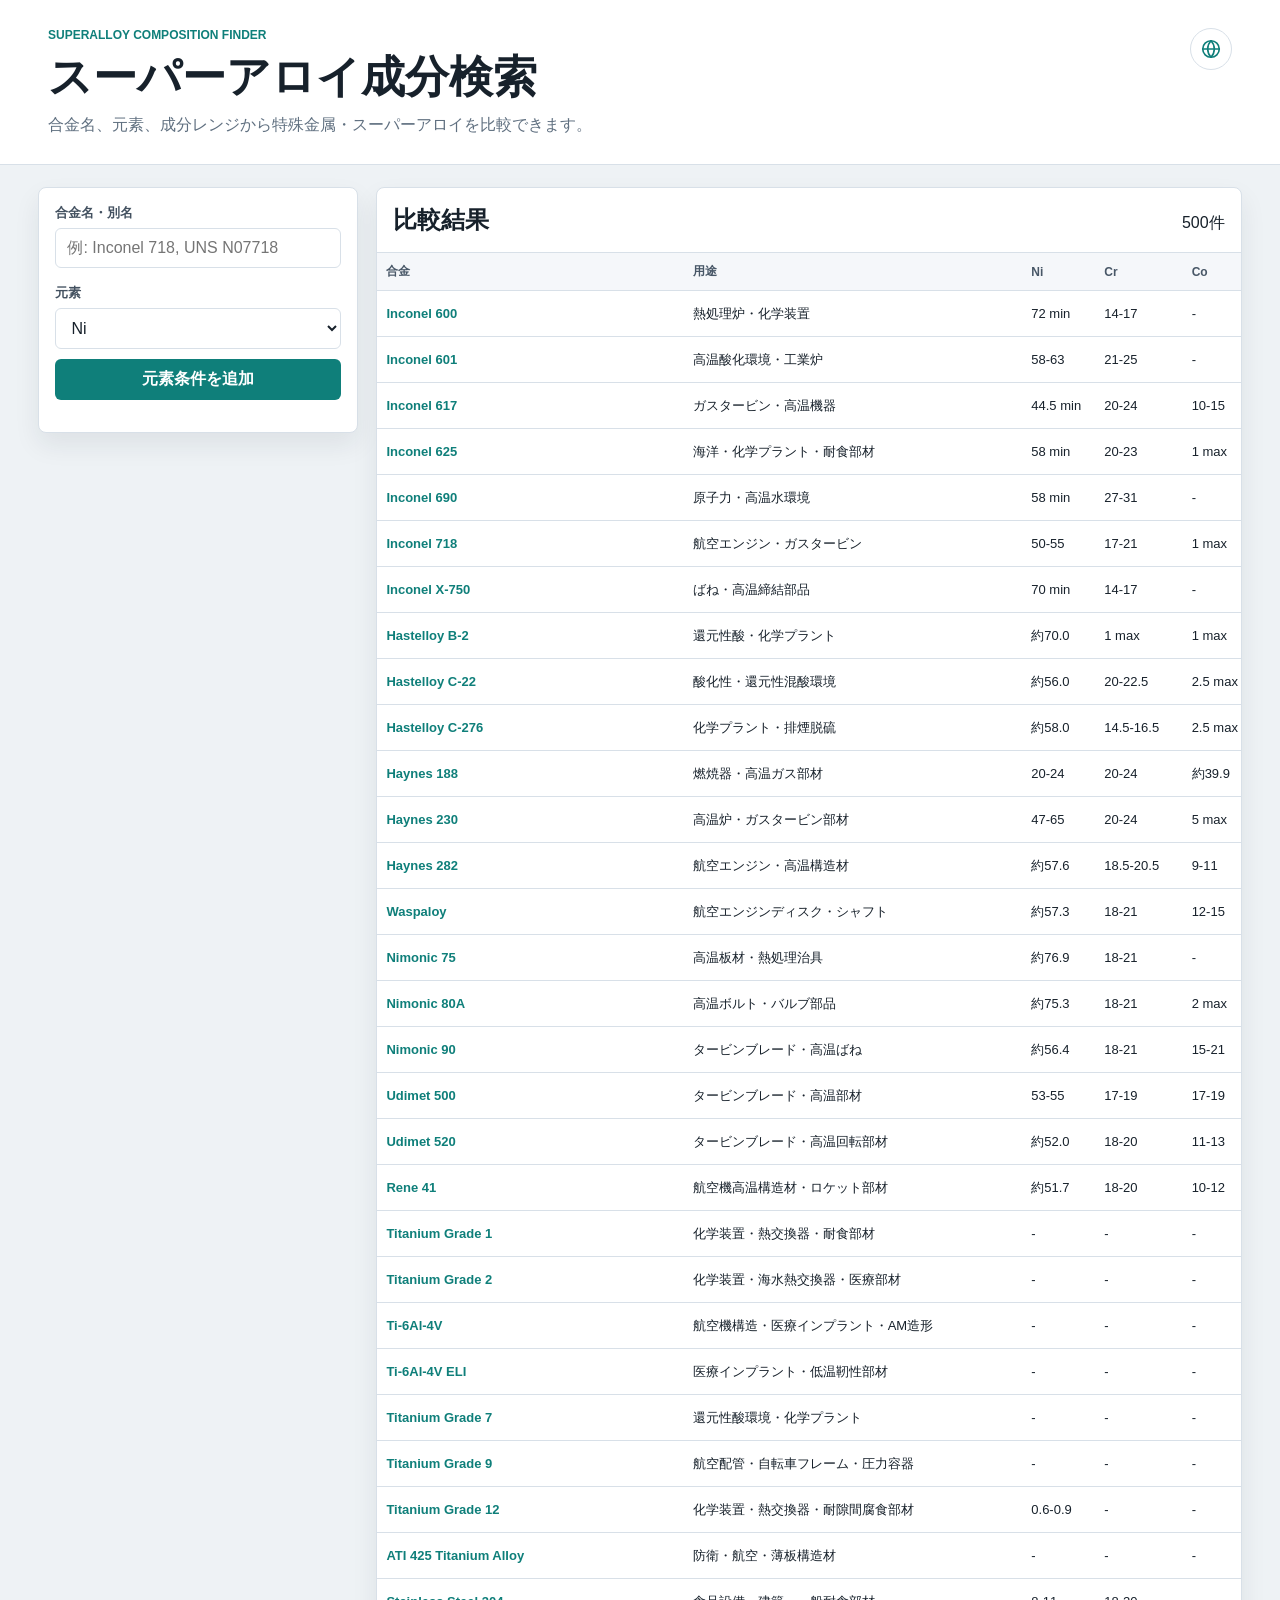
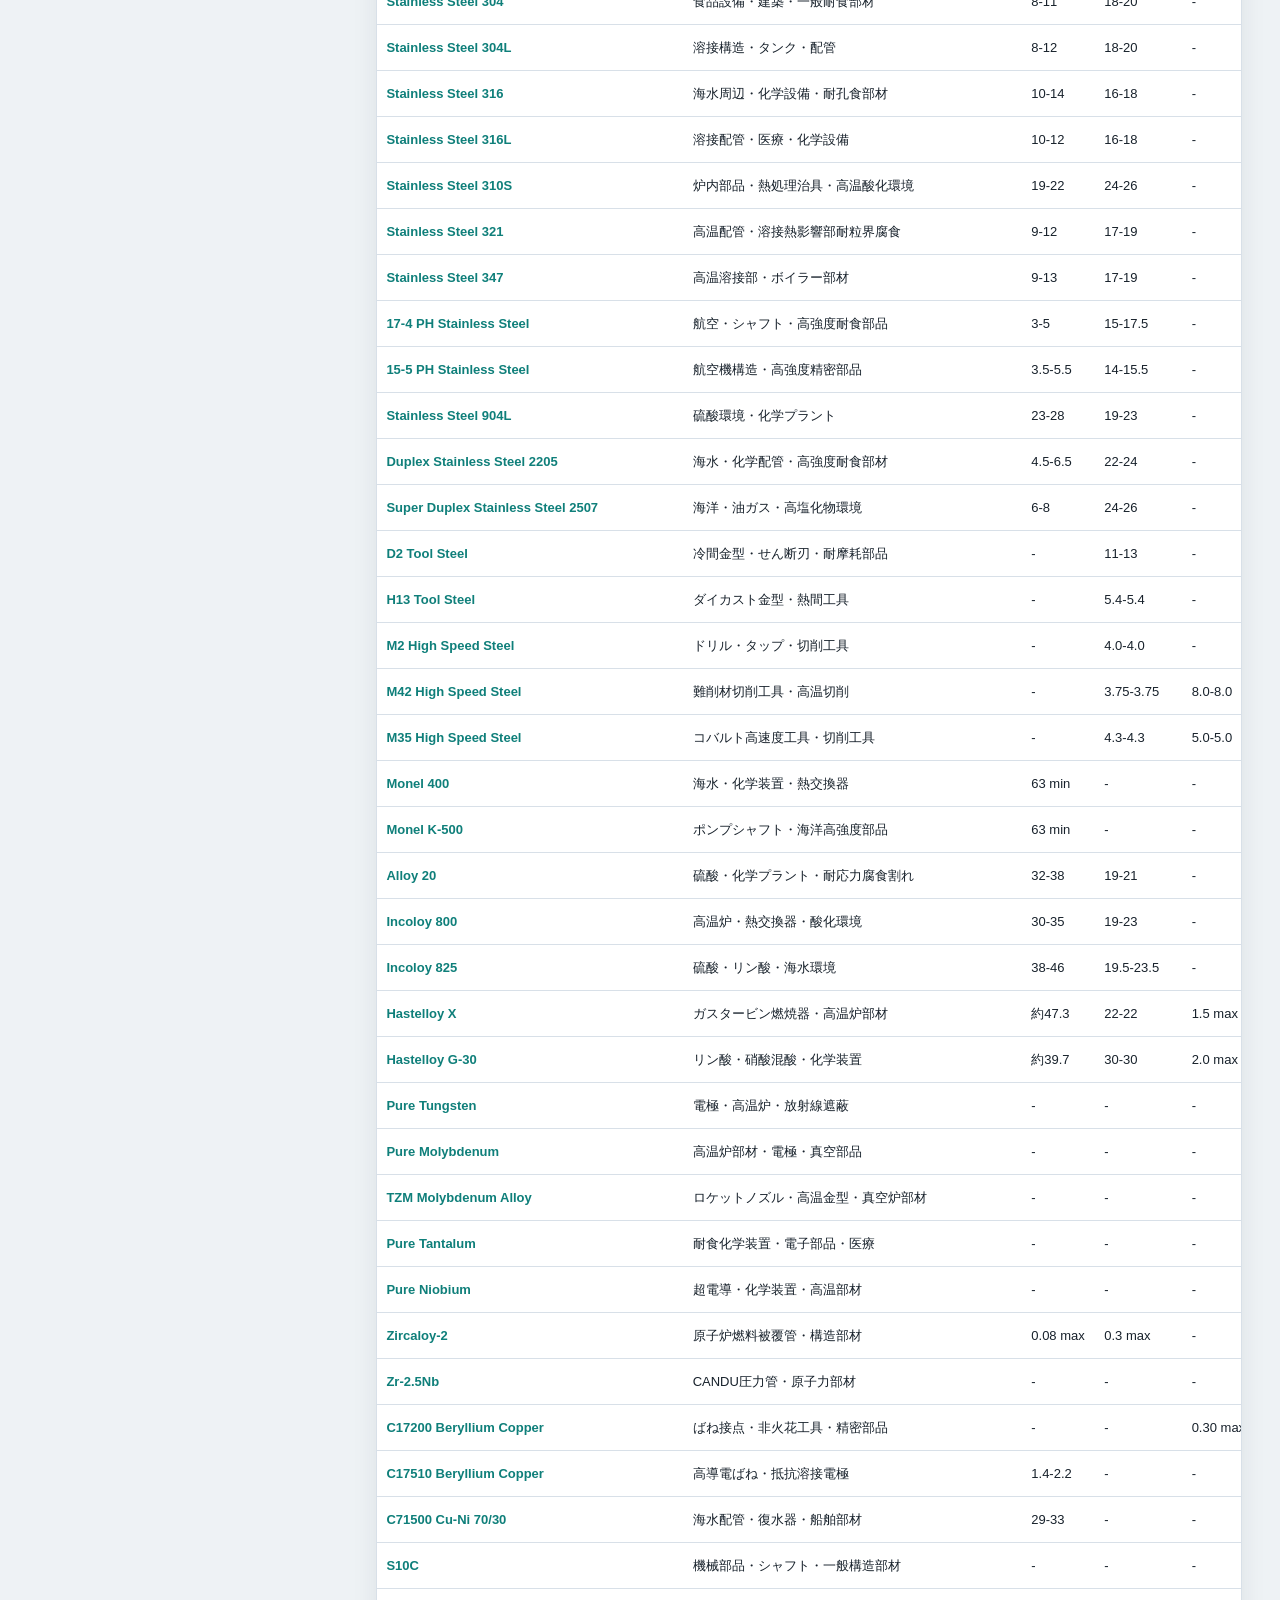
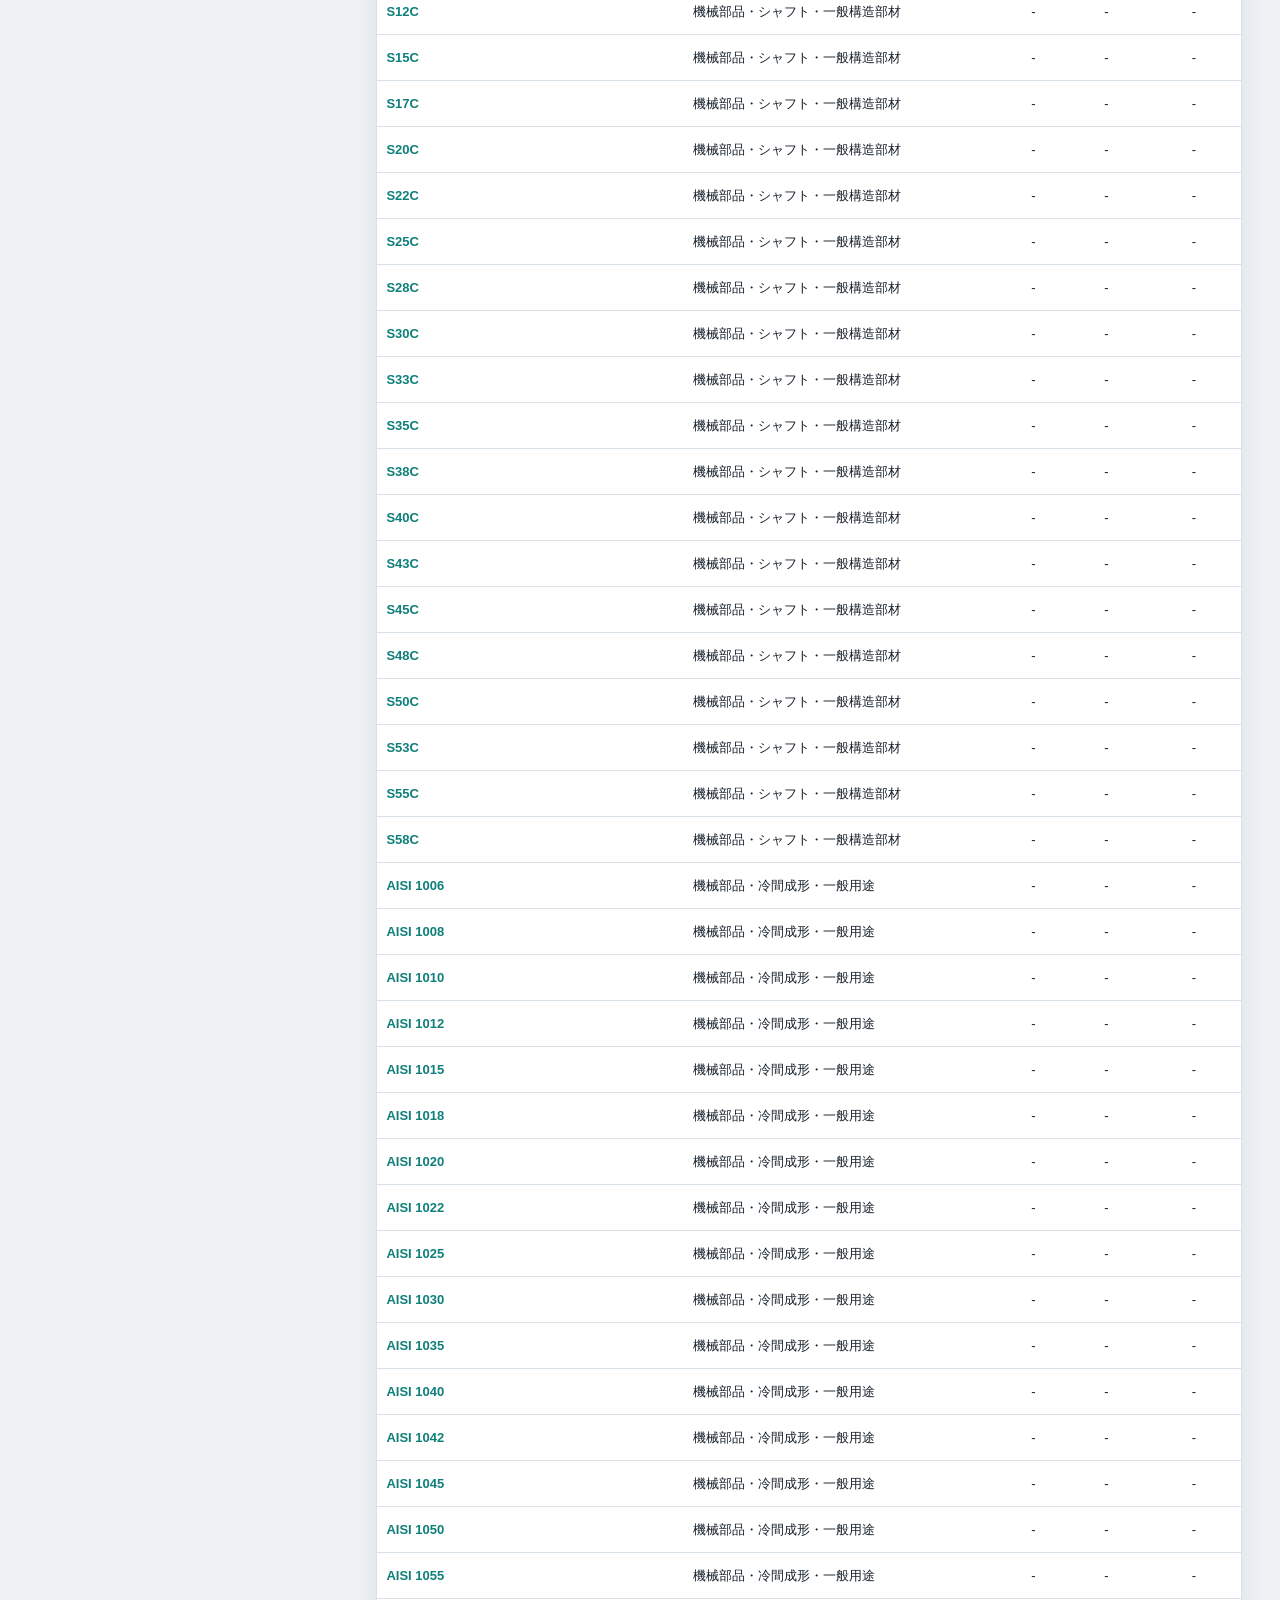
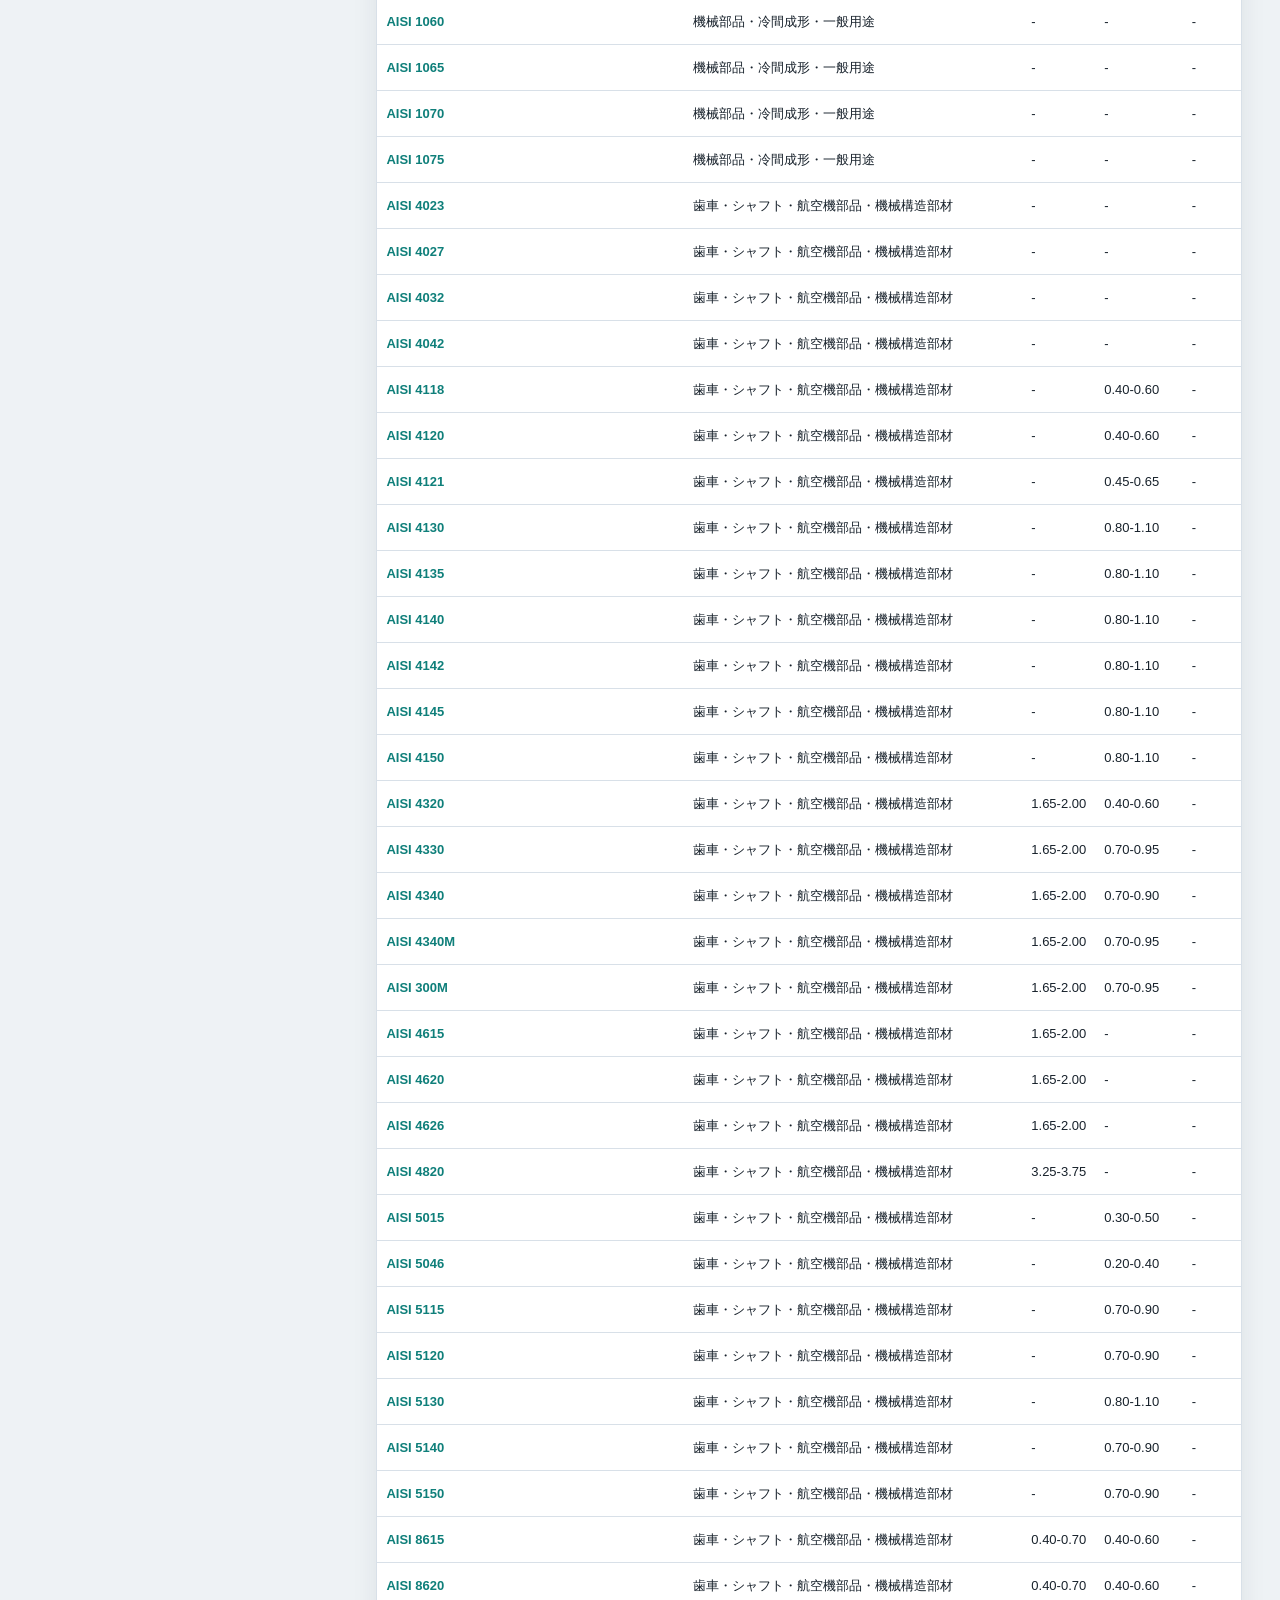
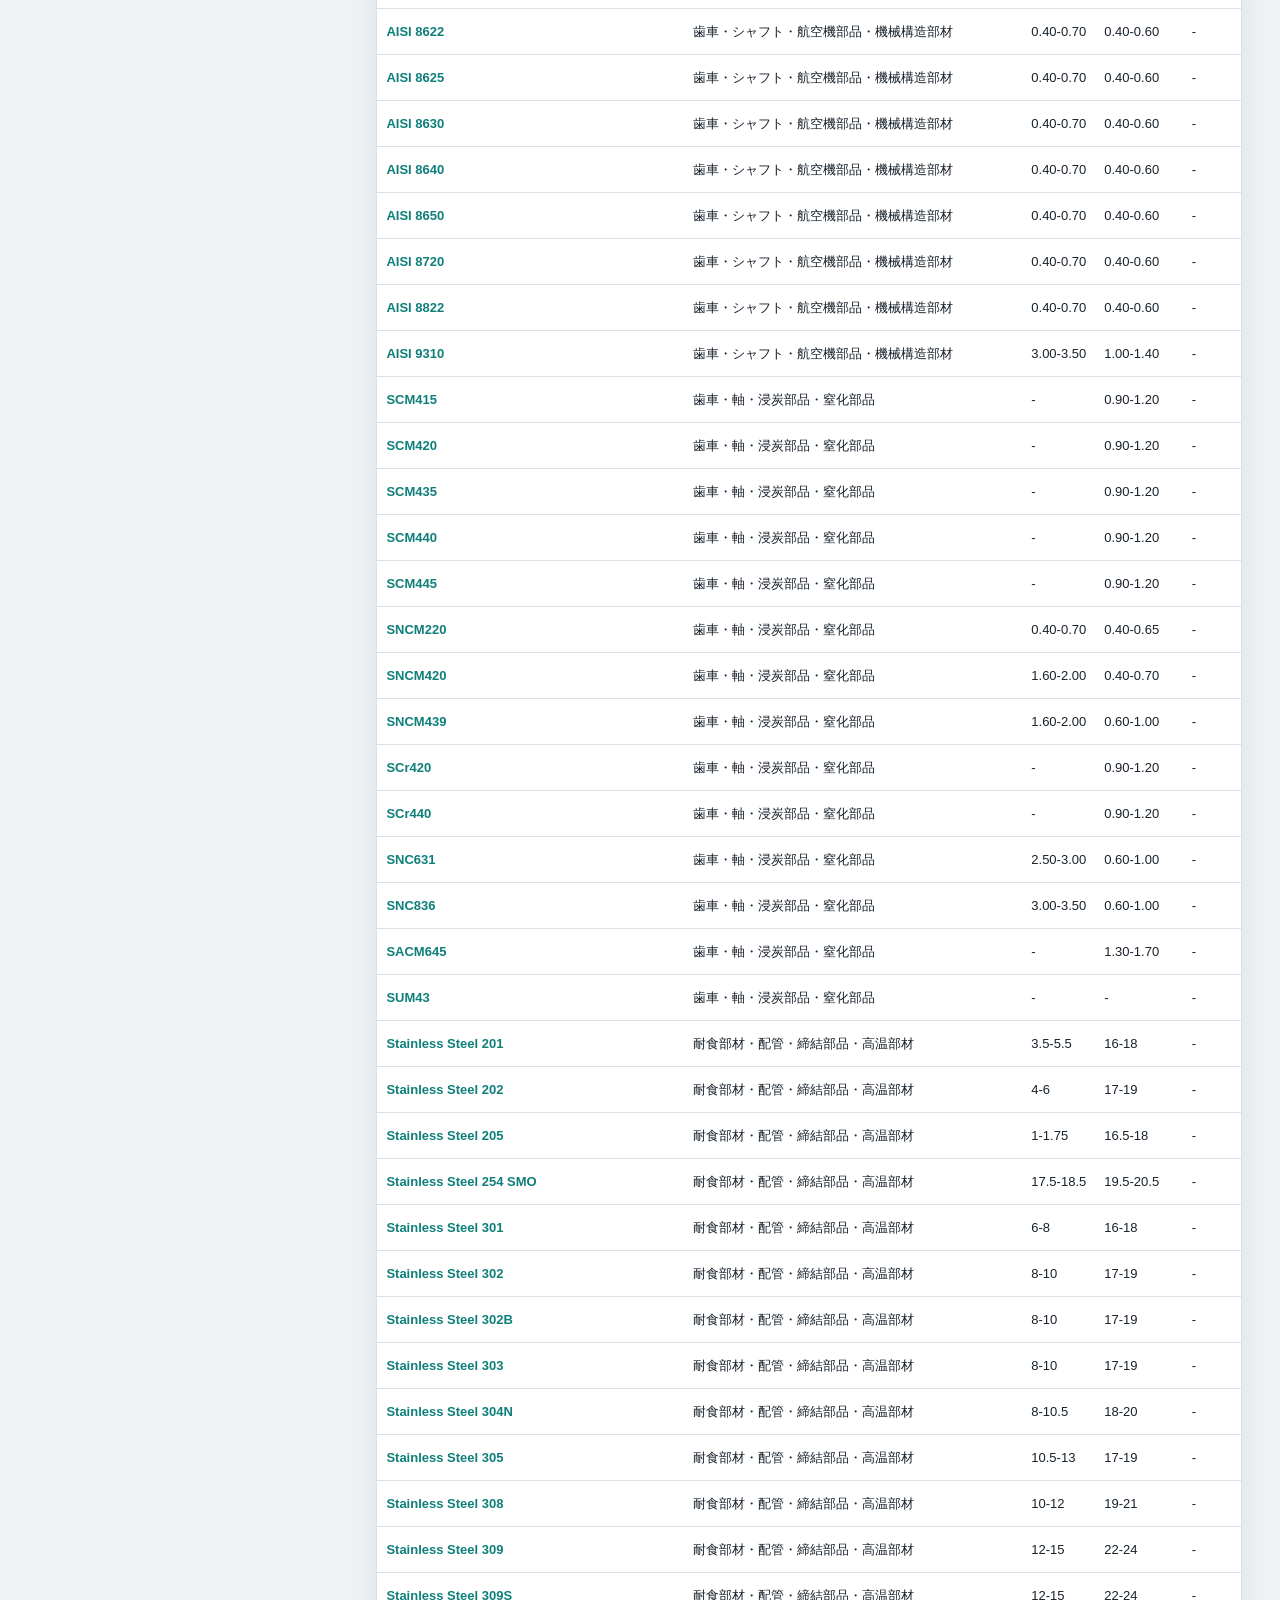
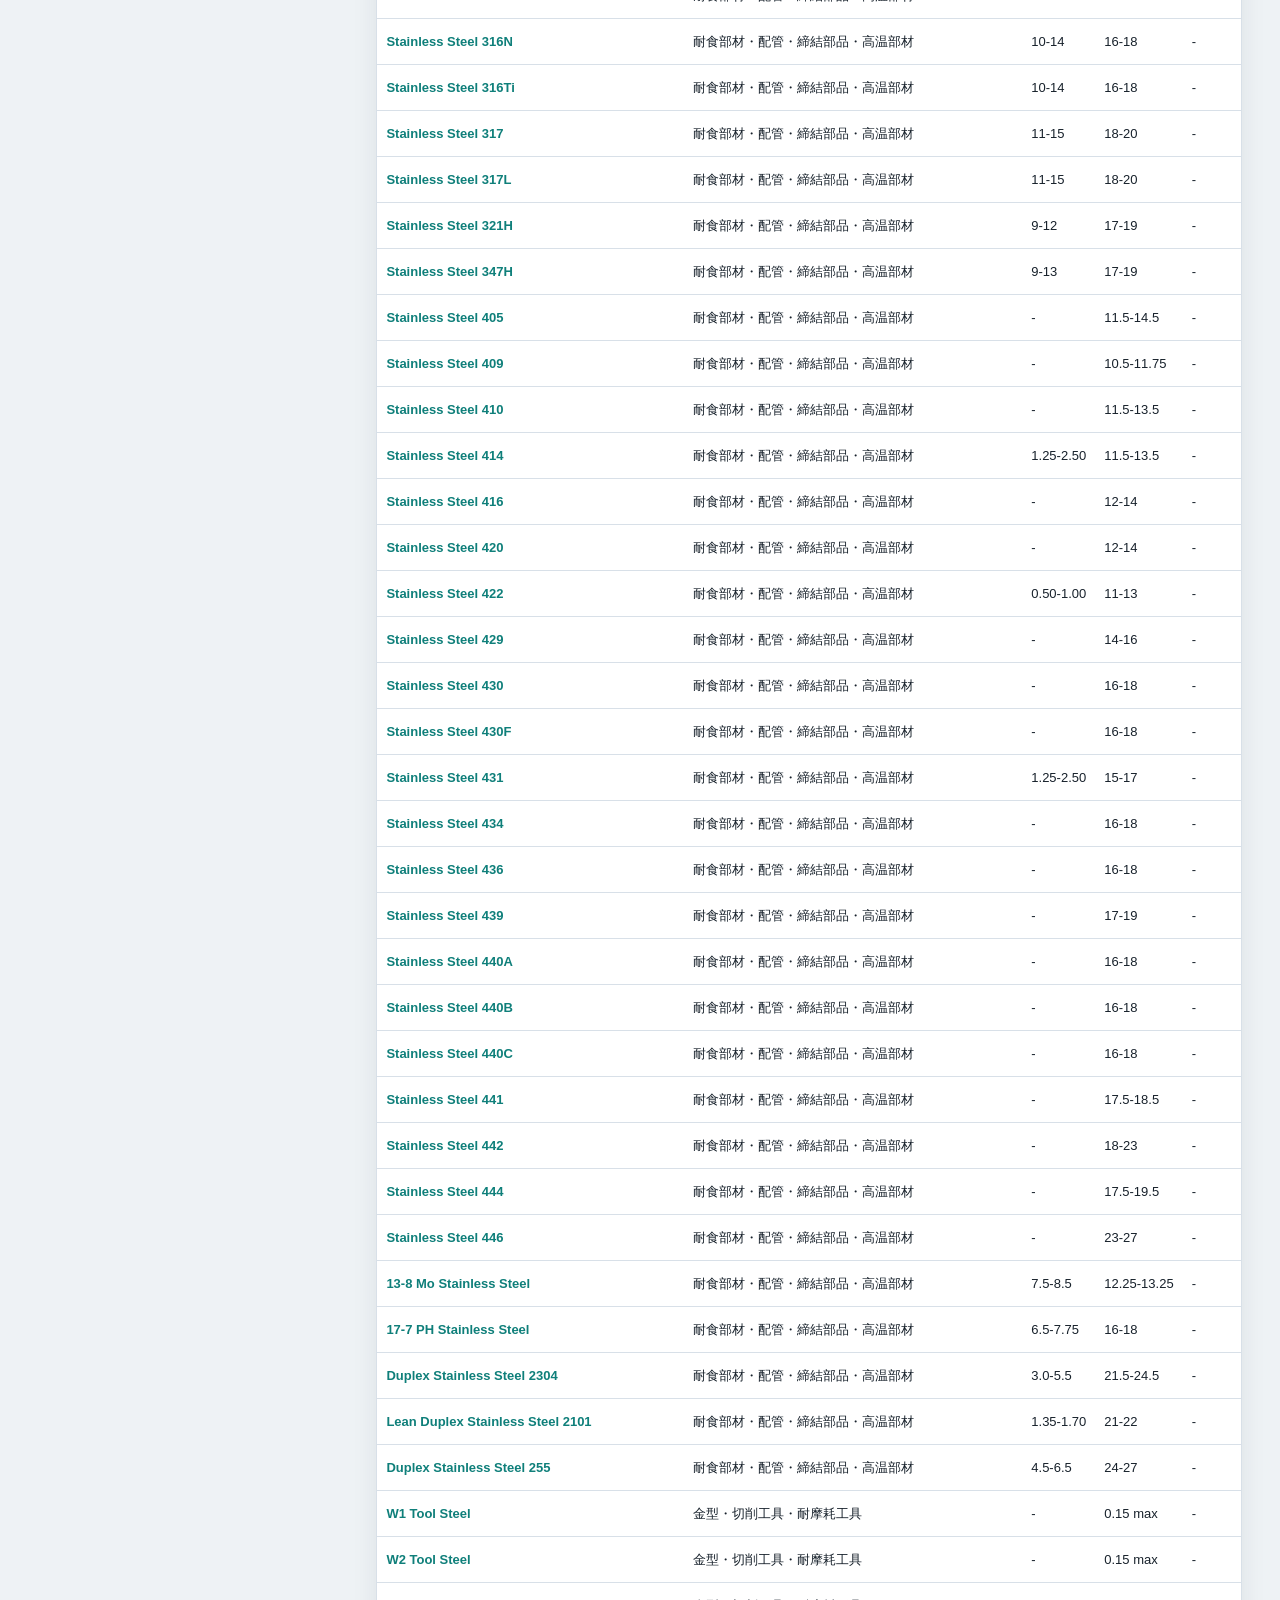
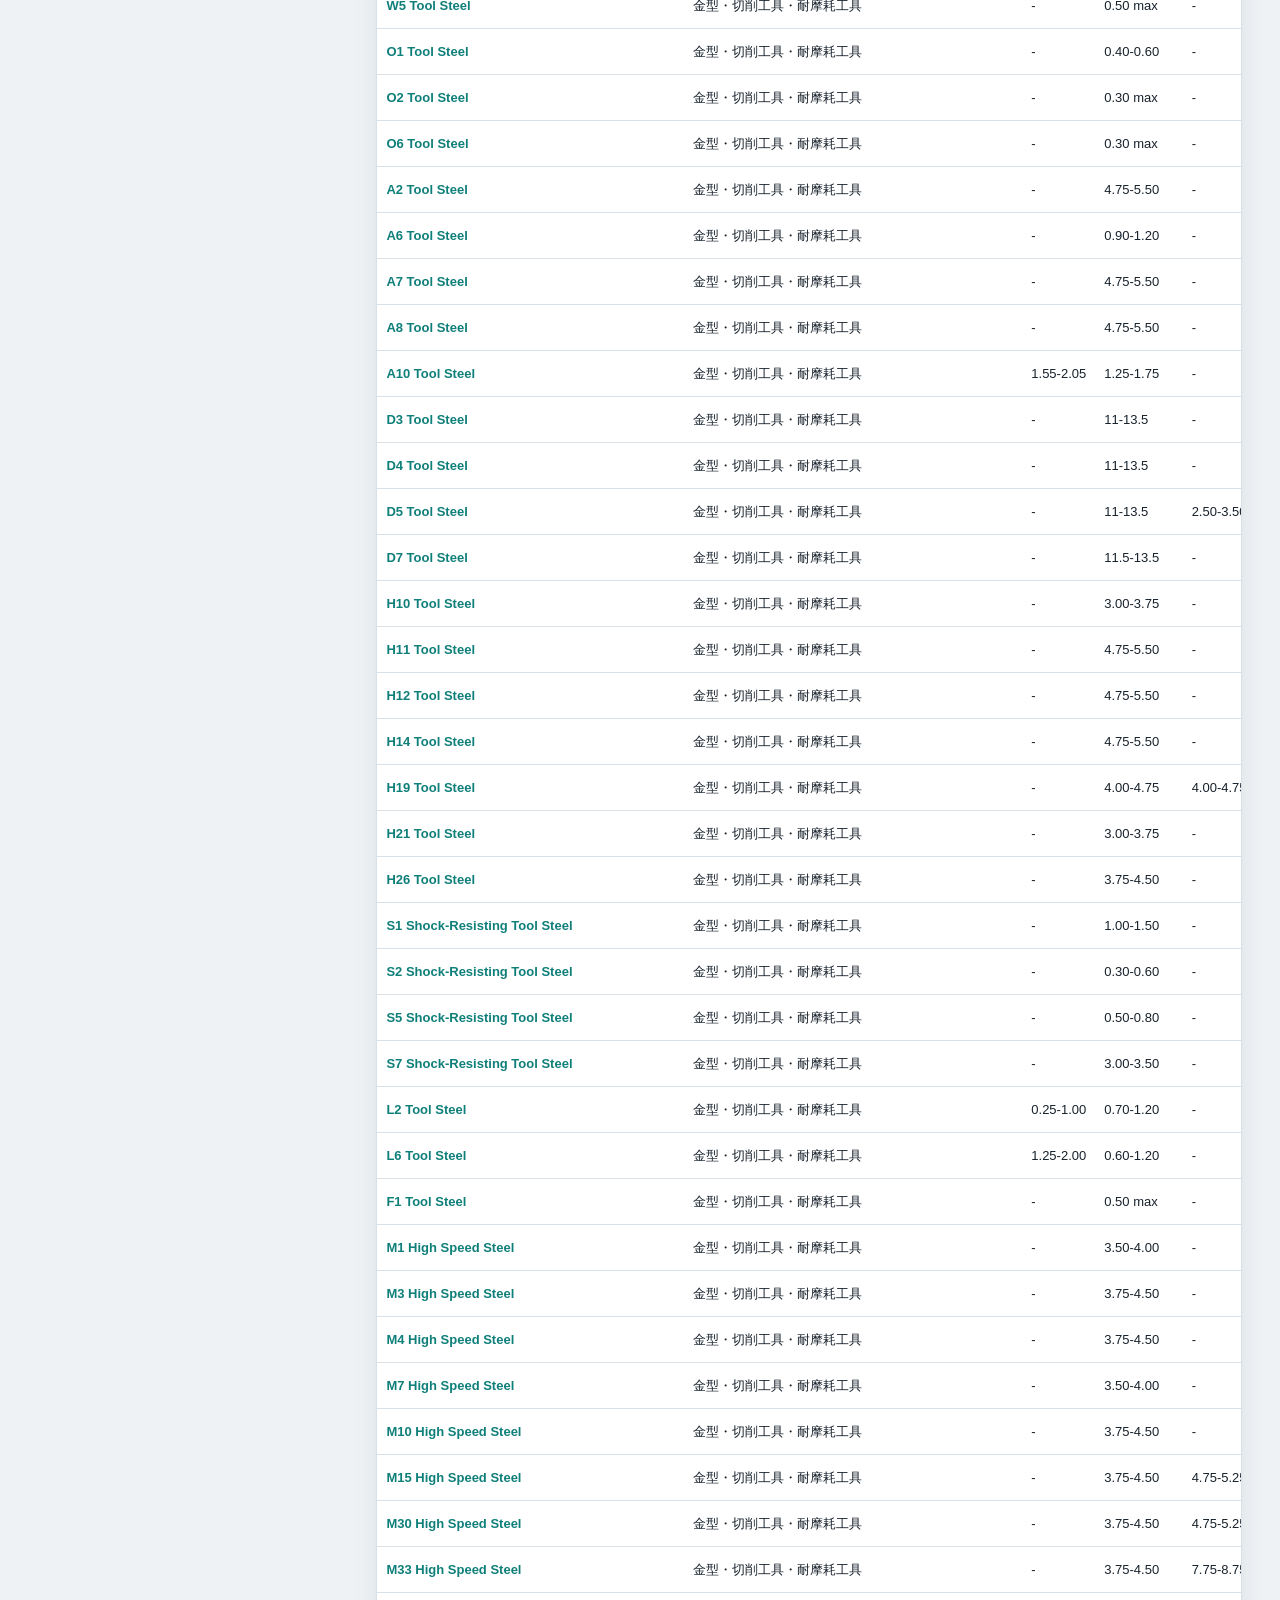
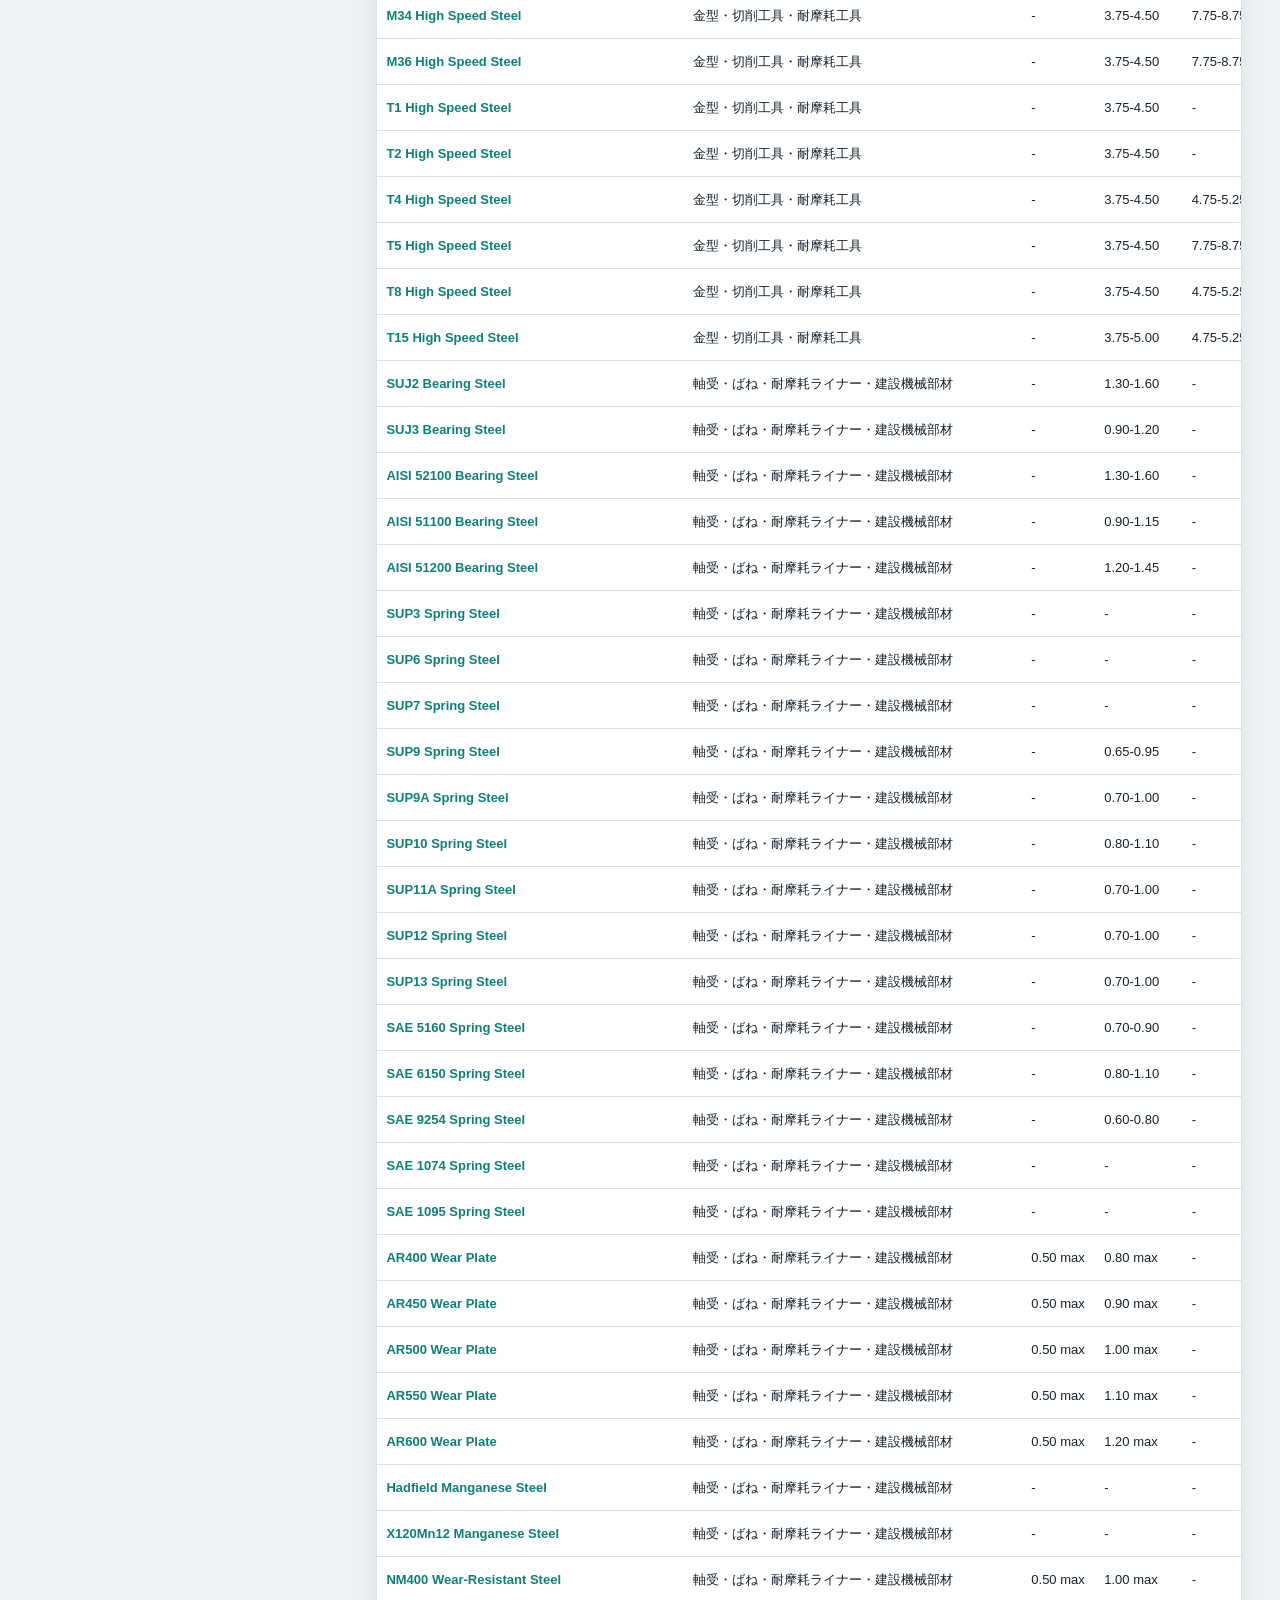
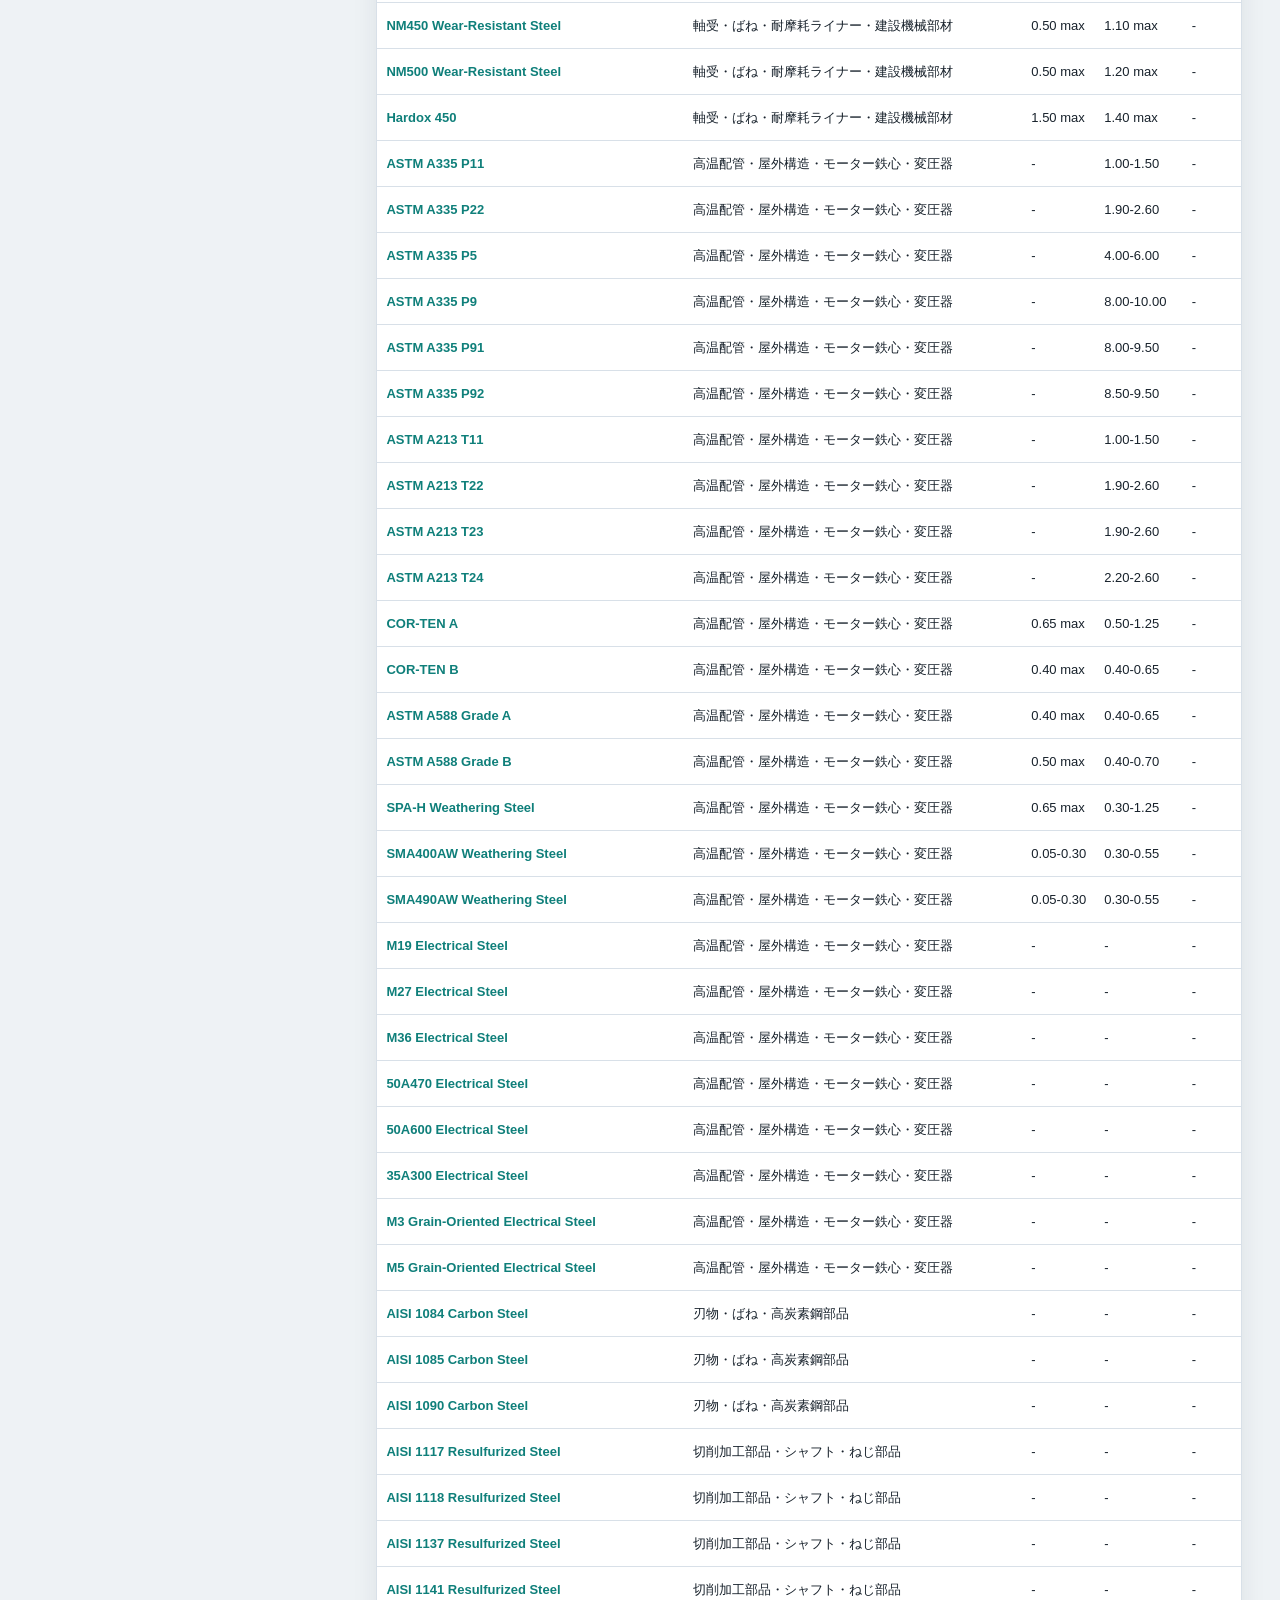
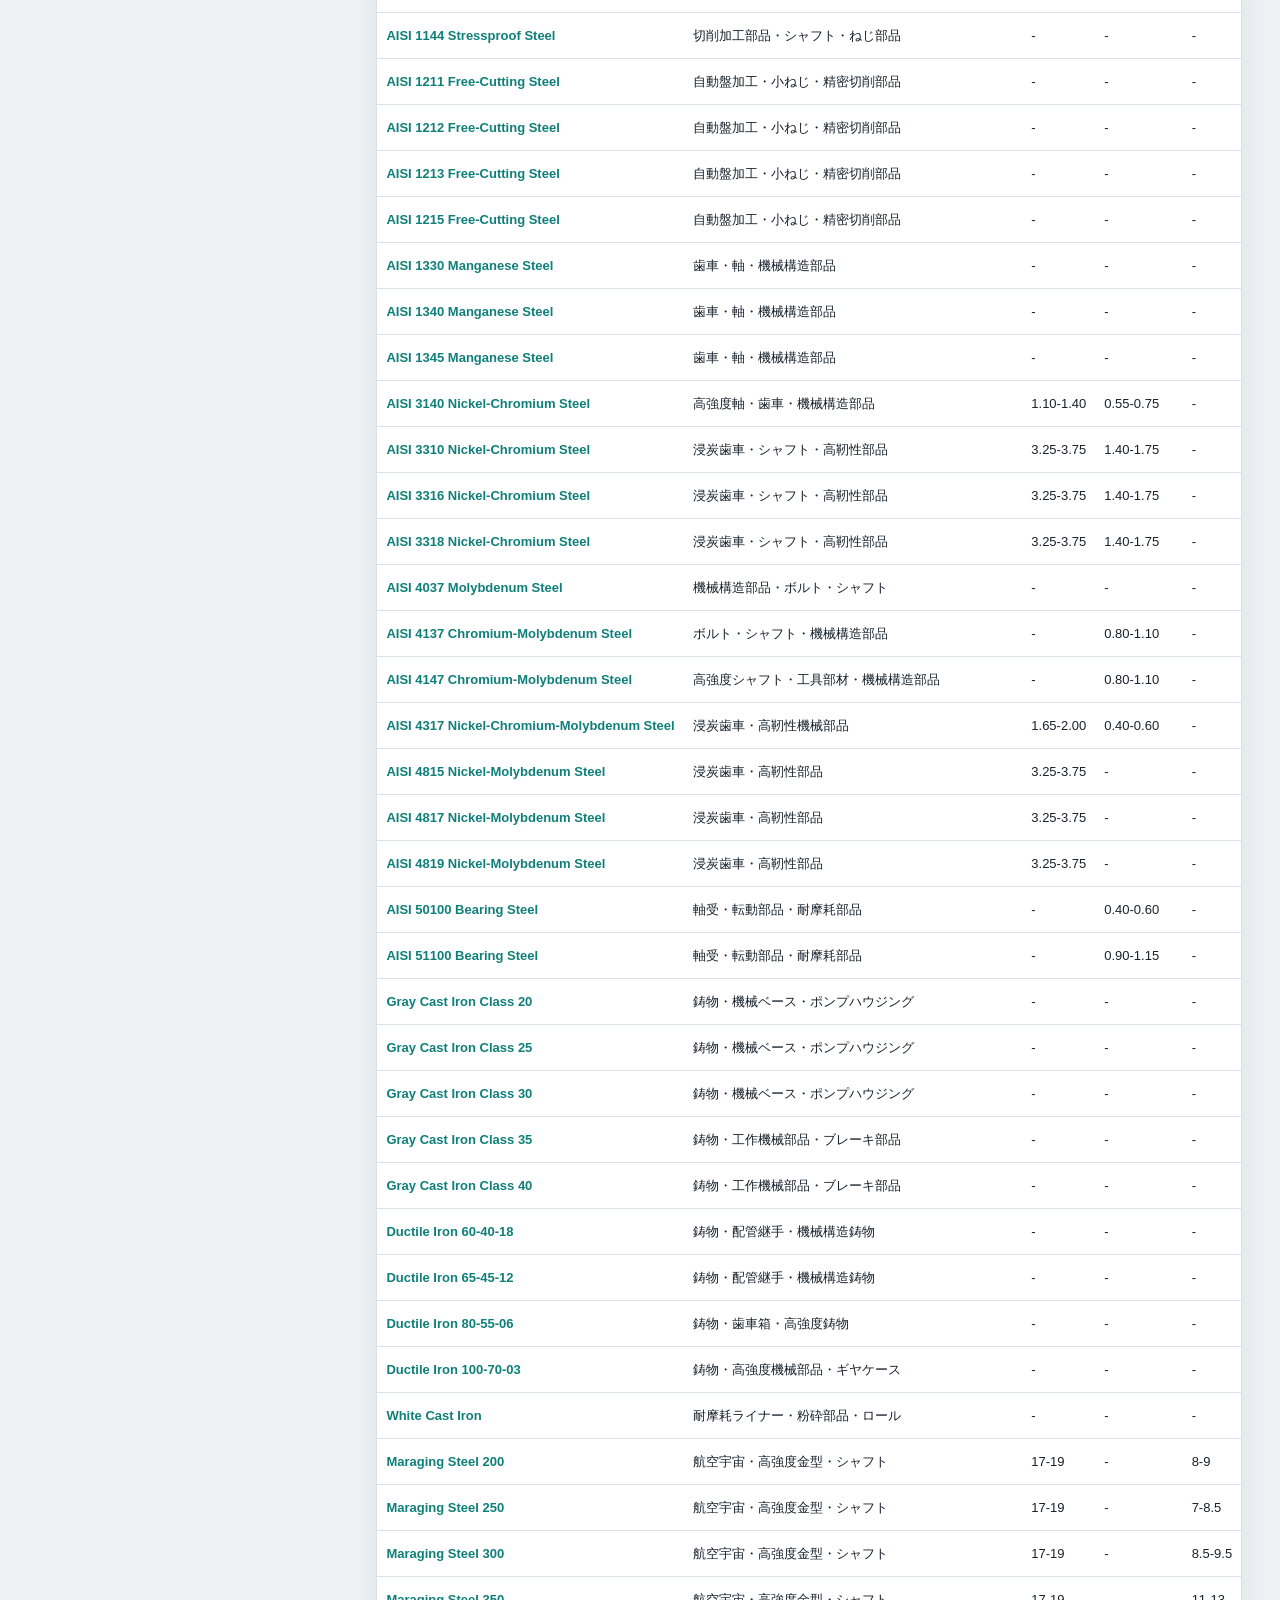
==== commit c281ff51: "Remove source filter panel" ====
--- a/index.html
+++ b/index.html
@@ -4,7 +4,7 @@
   <meta charset="utf-8">
   <meta name="viewport" content="width=device-width, initial-scale=1">
   <title>スーパーアロイ成分検索</title>
-  <link rel="stylesheet" href="src/styles.css?v=20260614i">
+  <link rel="stylesheet" href="src/styles.css?v=20260614j">
 </head>
 <body>
   <header class="site-header">
@@ -47,13 +47,6 @@
 
       <div id="elementFilters" class="element-filters"></div>
 
-      <fieldset class="source-filter">
-        <legend data-i18n="sourceLegend">出典</legend>
-        <label><input type="checkbox" name="sourceType" value="official" checked> <span data-source-type-label="official">公式</span></label>
-        <label><input type="checkbox" name="sourceType" value="standard" checked> <span data-source-type-label="standard">規格</span></label>
-        <label><input type="checkbox" name="sourceType" value="reference" checked> <span data-source-type-label="reference">参考</span></label>
-        <label><input type="checkbox" name="sourceType" value="unverified" checked> <span data-source-type-label="unverified">未確認</span></label>
-      </fieldset>
     </section>
 
     <section class="results" aria-live="polite">
@@ -78,6 +71,6 @@
     <div id="dialogContent"></div>
   </dialog>
 
-  <script type="module" src="src/app.js?v=20260614i"></script>
+  <script type="module" src="src/app.js?v=20260614j"></script>
 </body>
 </html>
--- a/src/styles.css
+++ b/src/styles.css
@@ -176,8 +176,7 @@
 }
 
 .search-field,
-.filter-row,
-.source-filter {
+.filter-row {
   display: block;
   margin-bottom: 16px;
 }
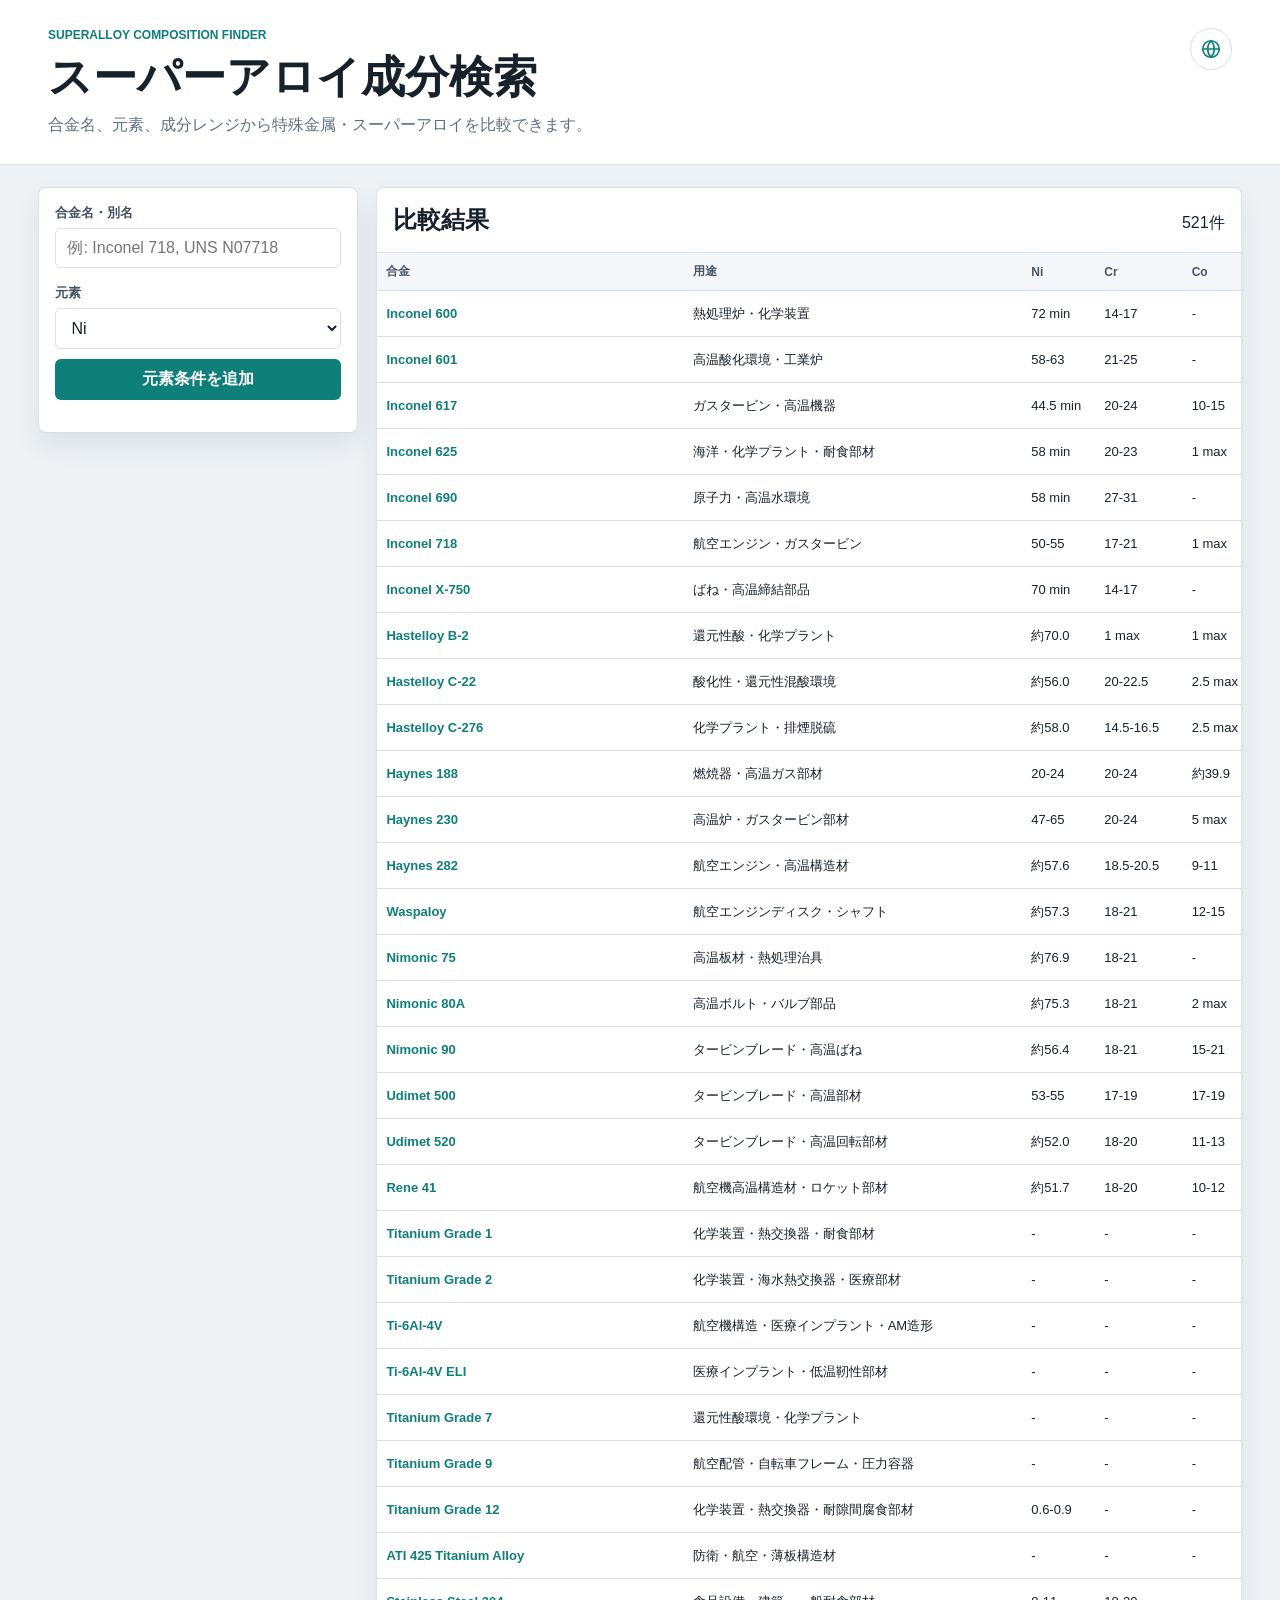
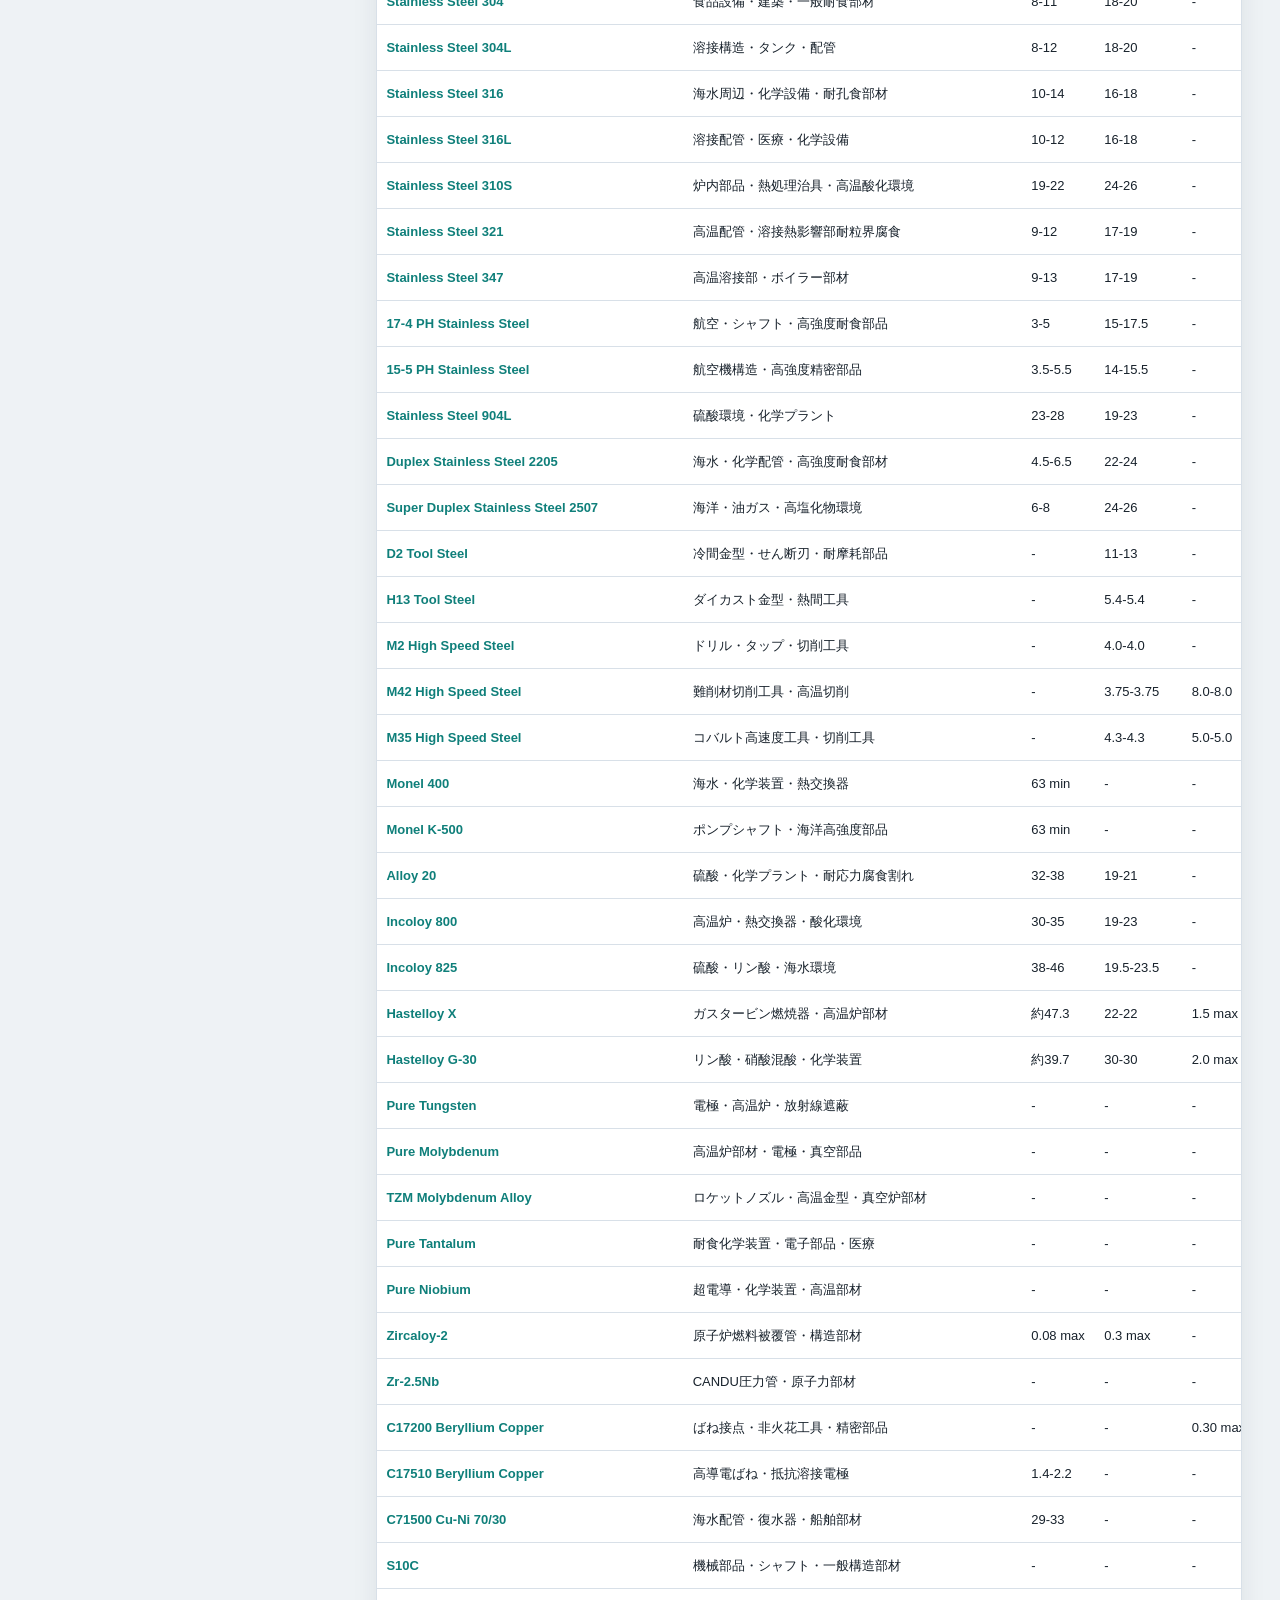
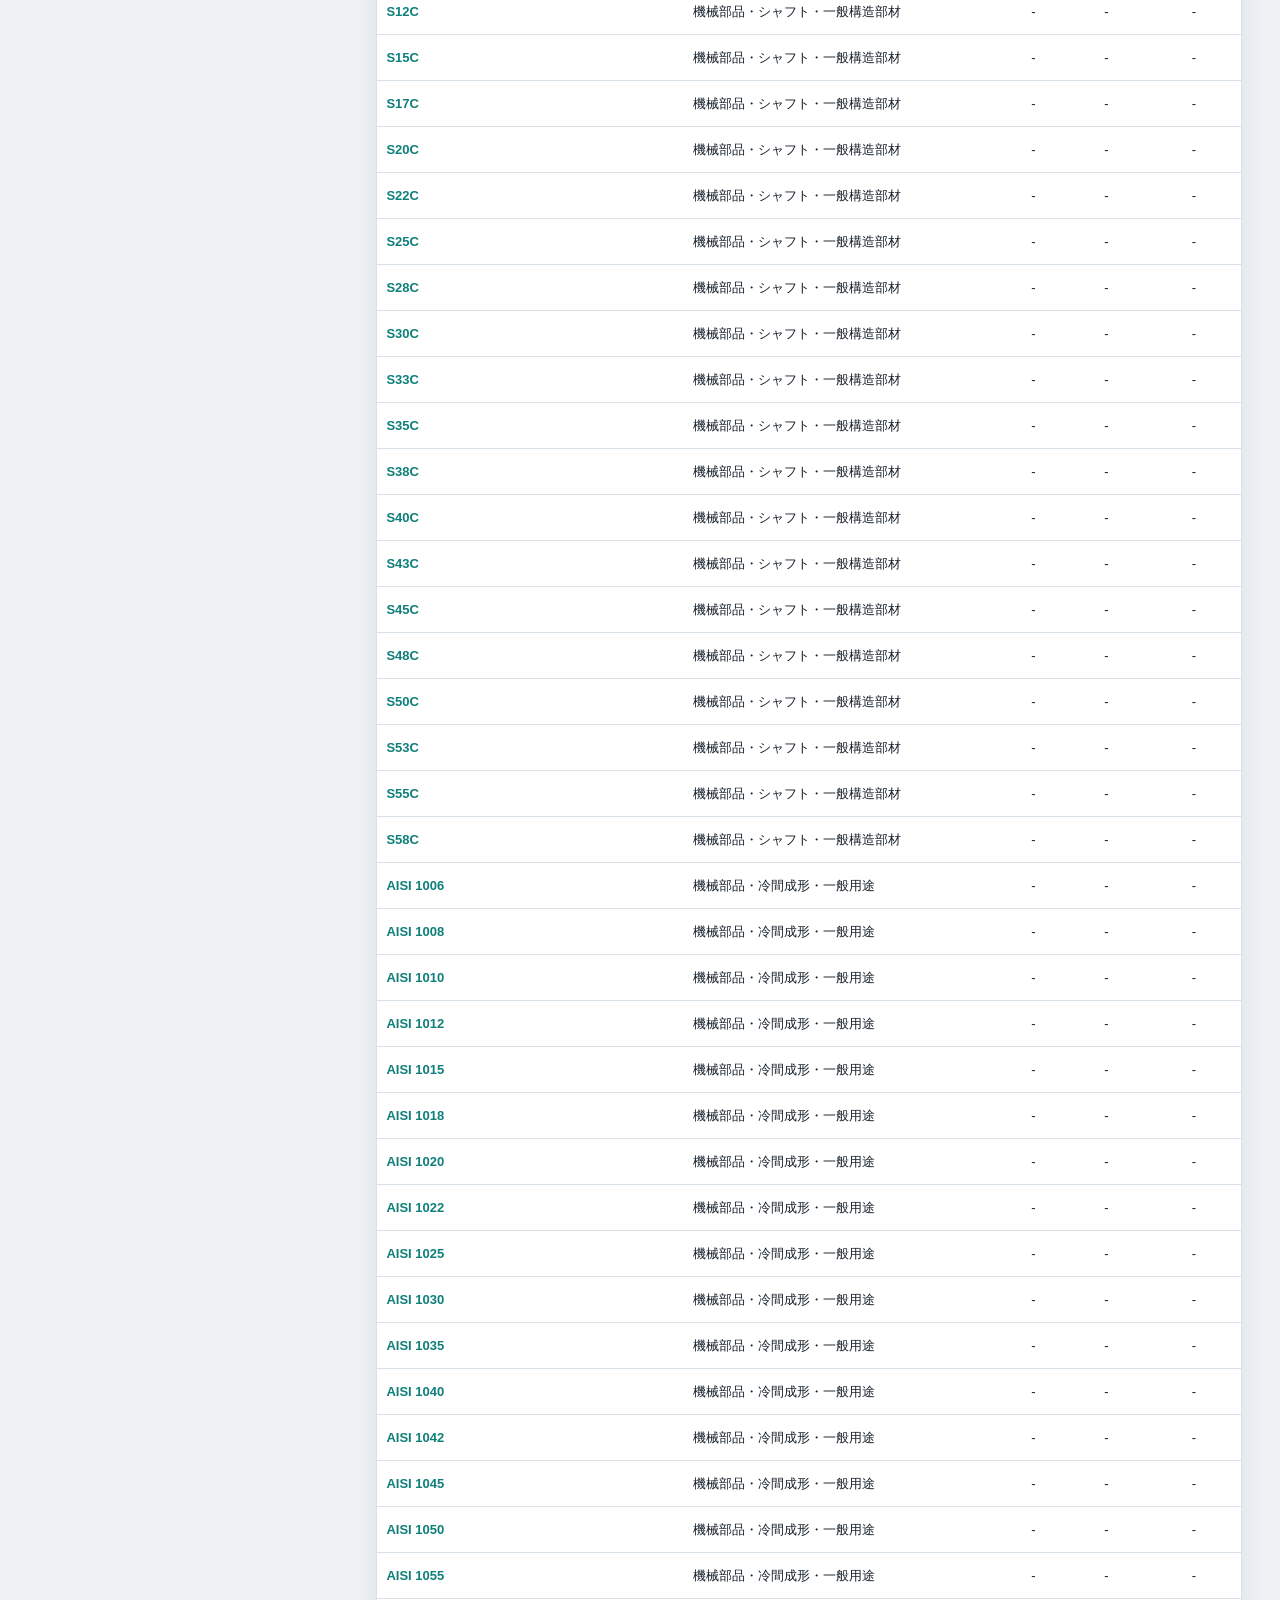
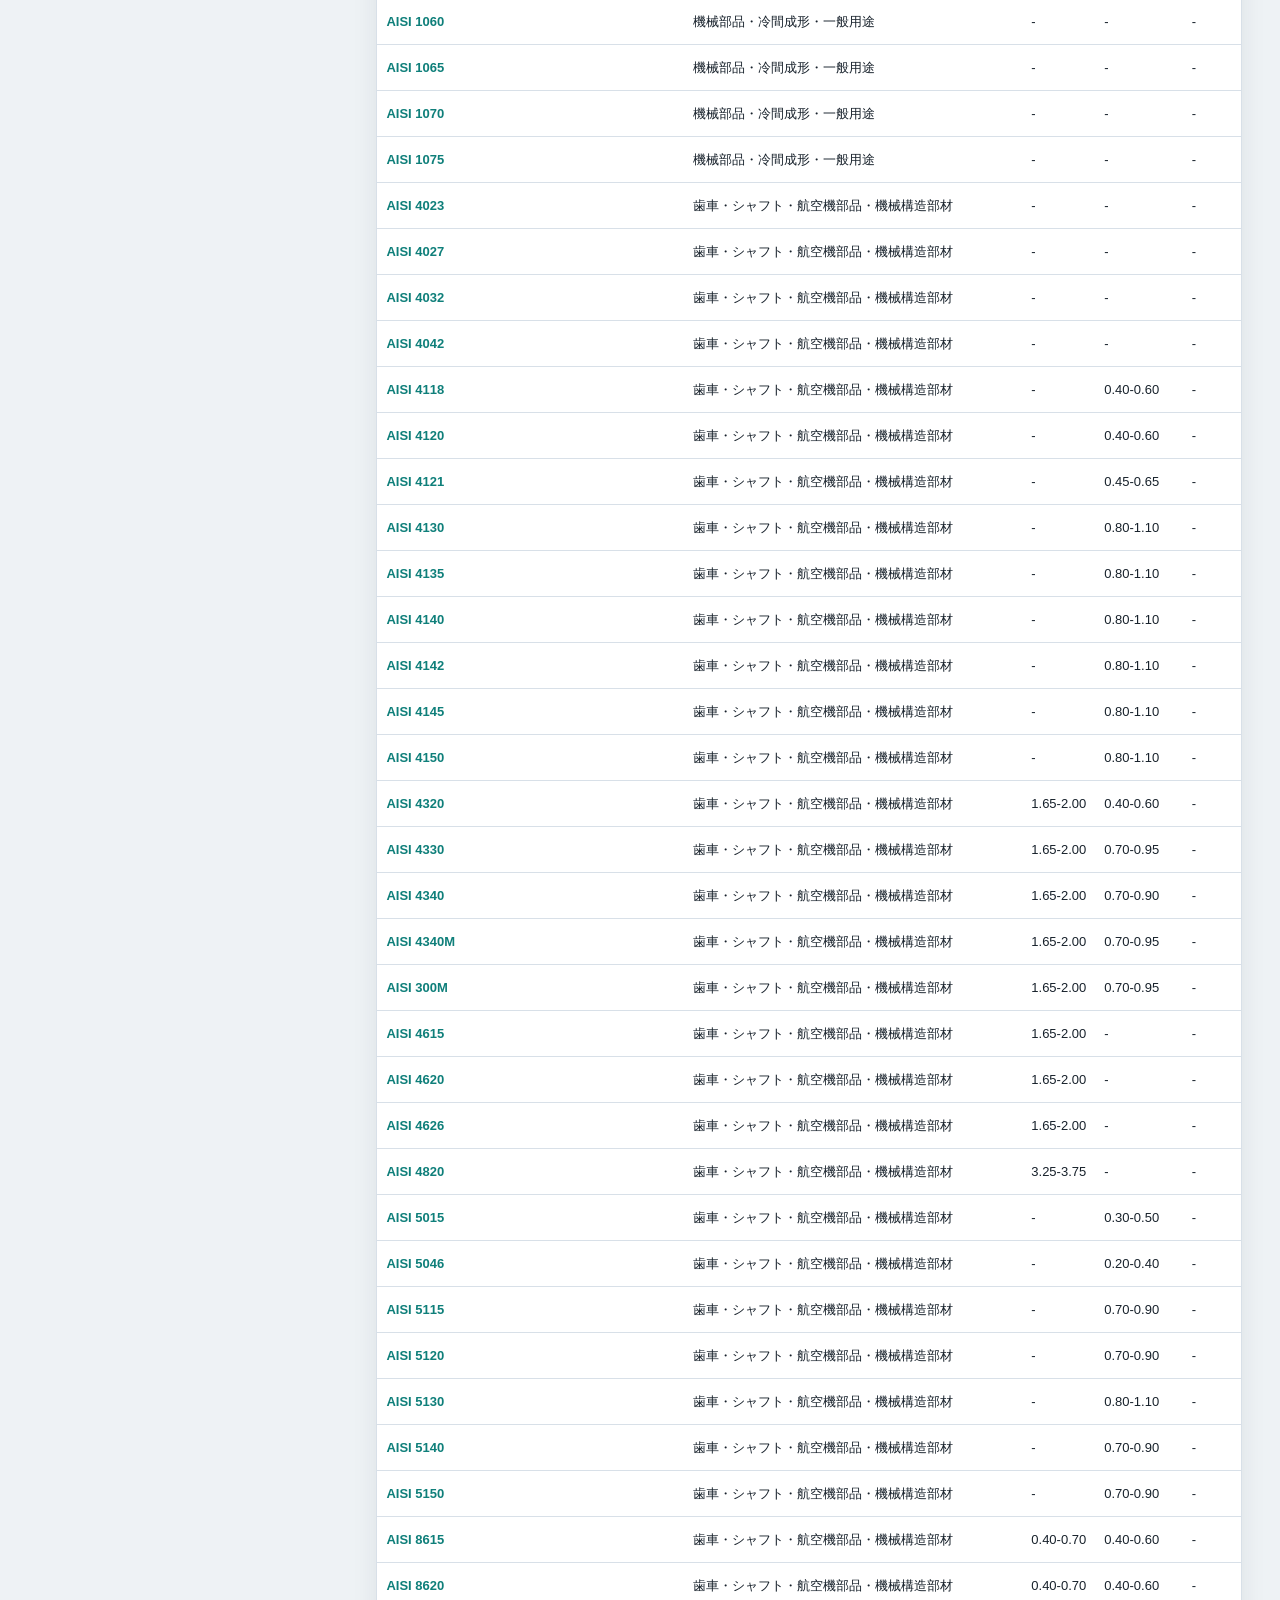
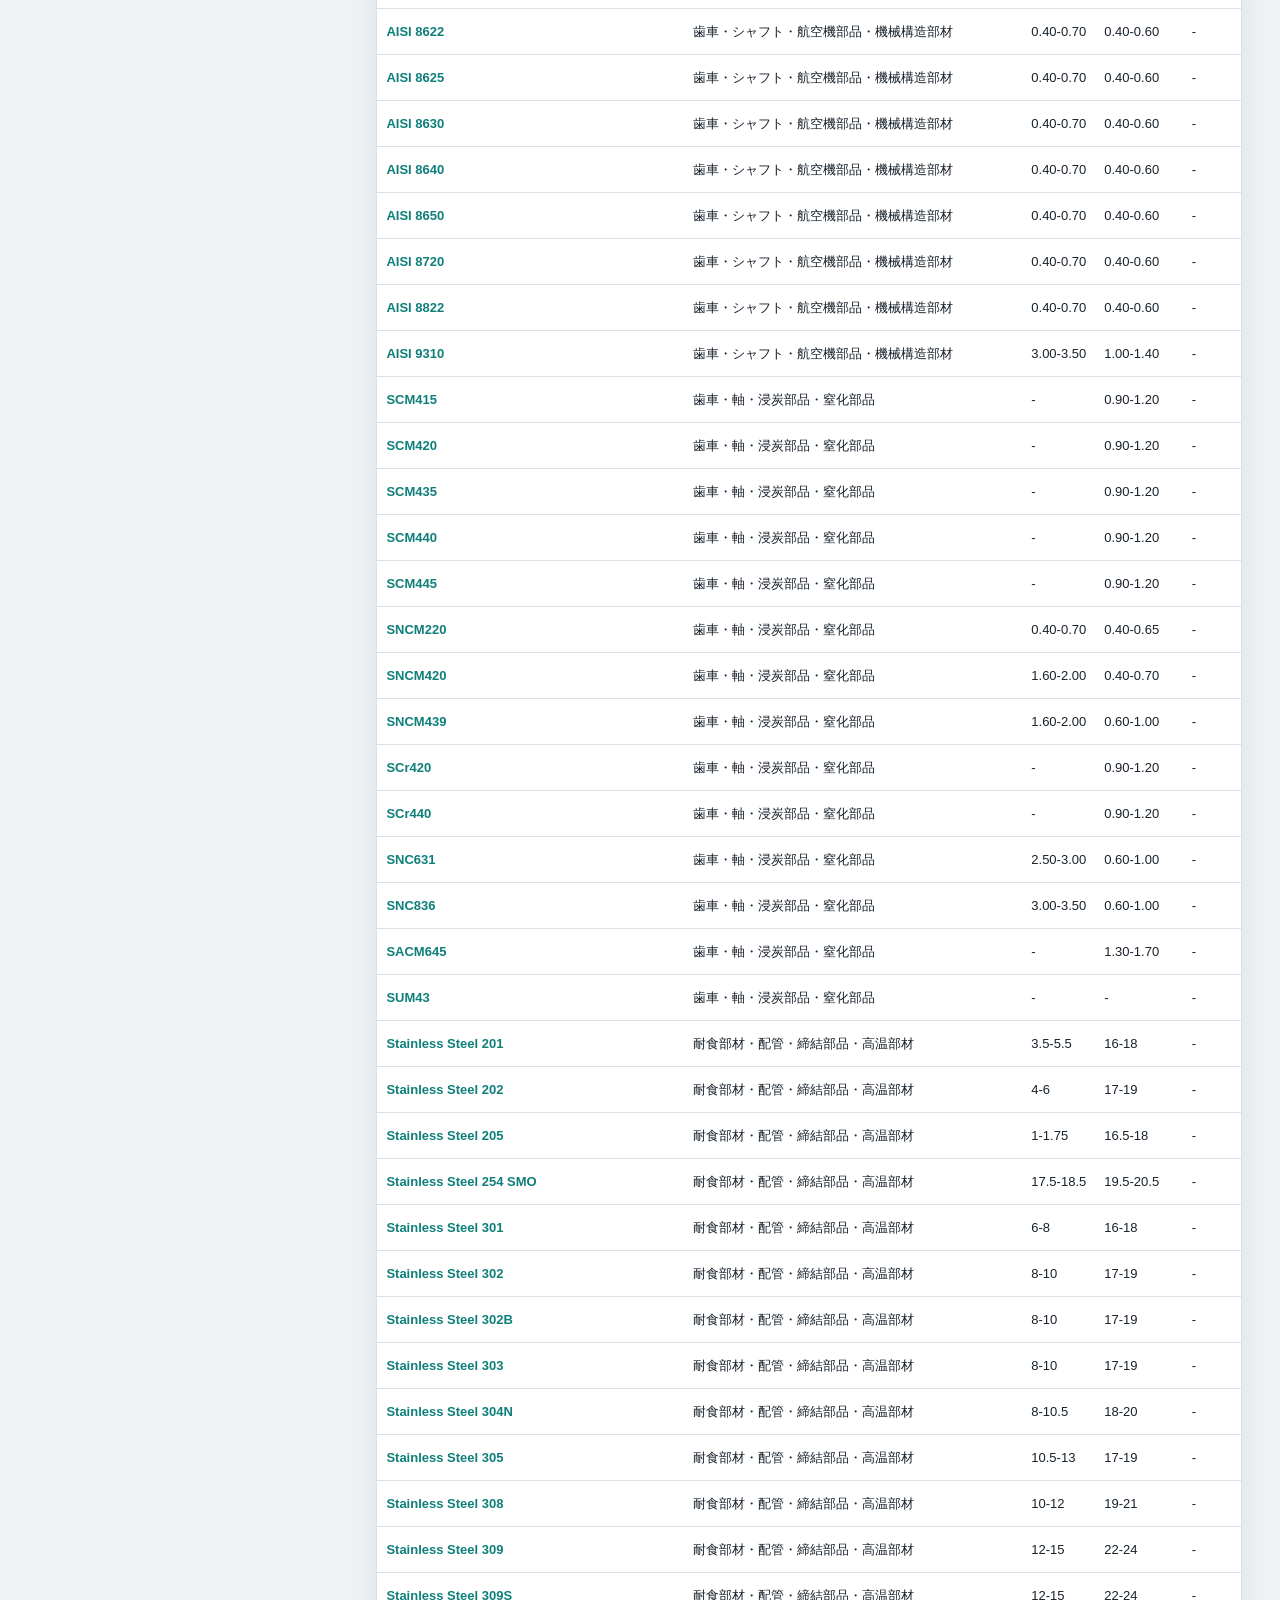
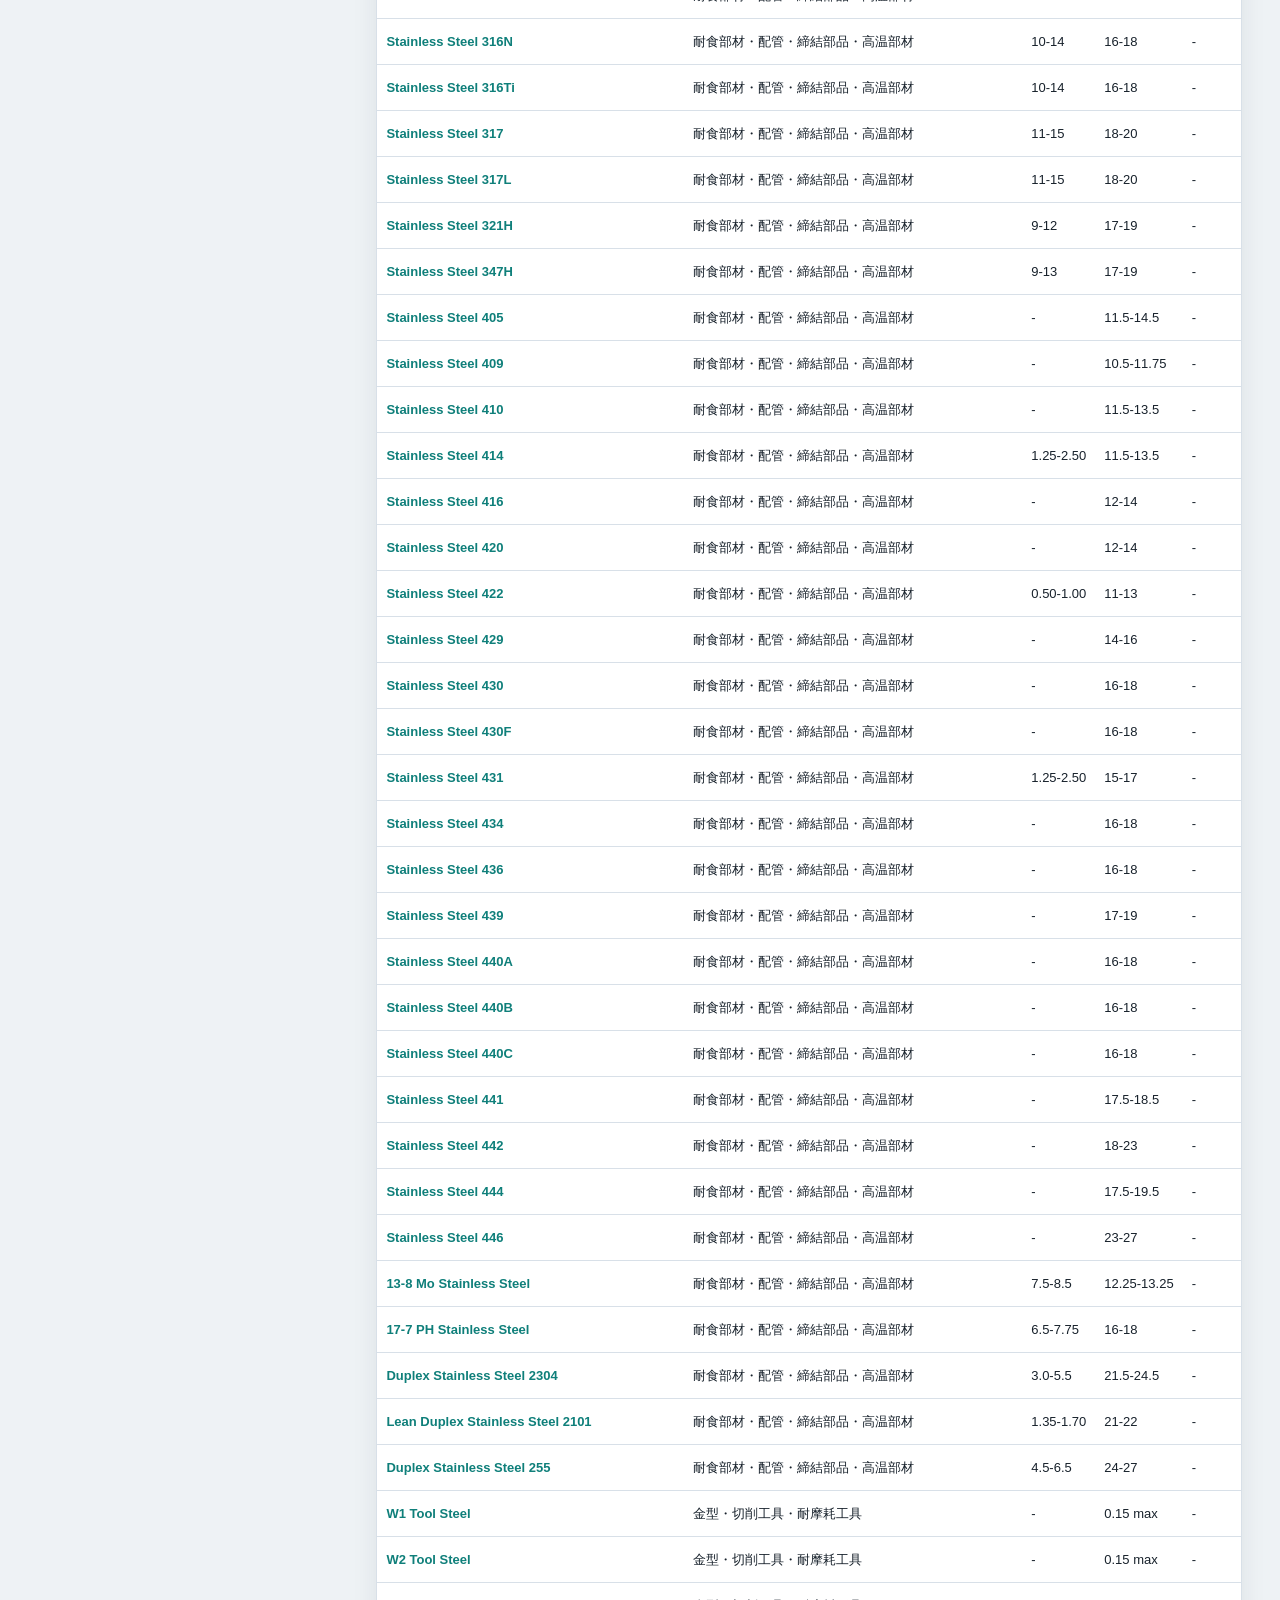
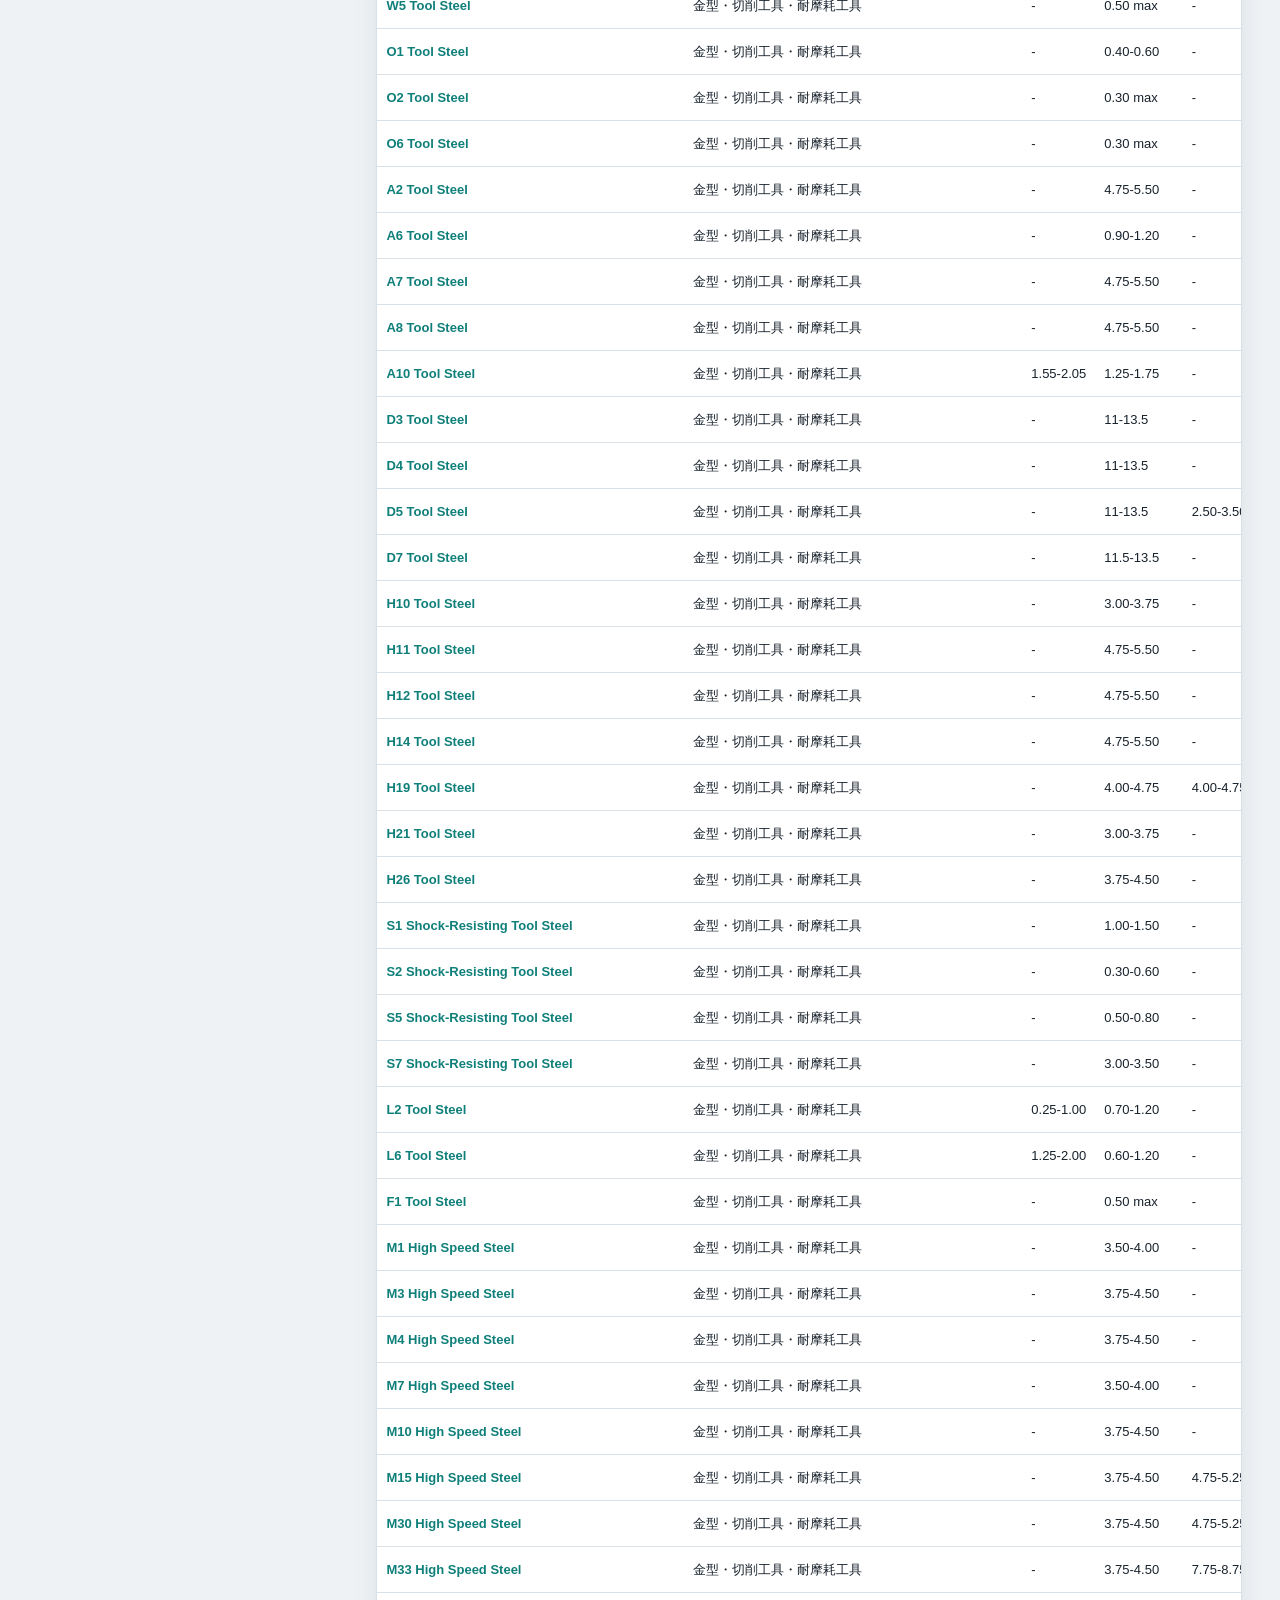
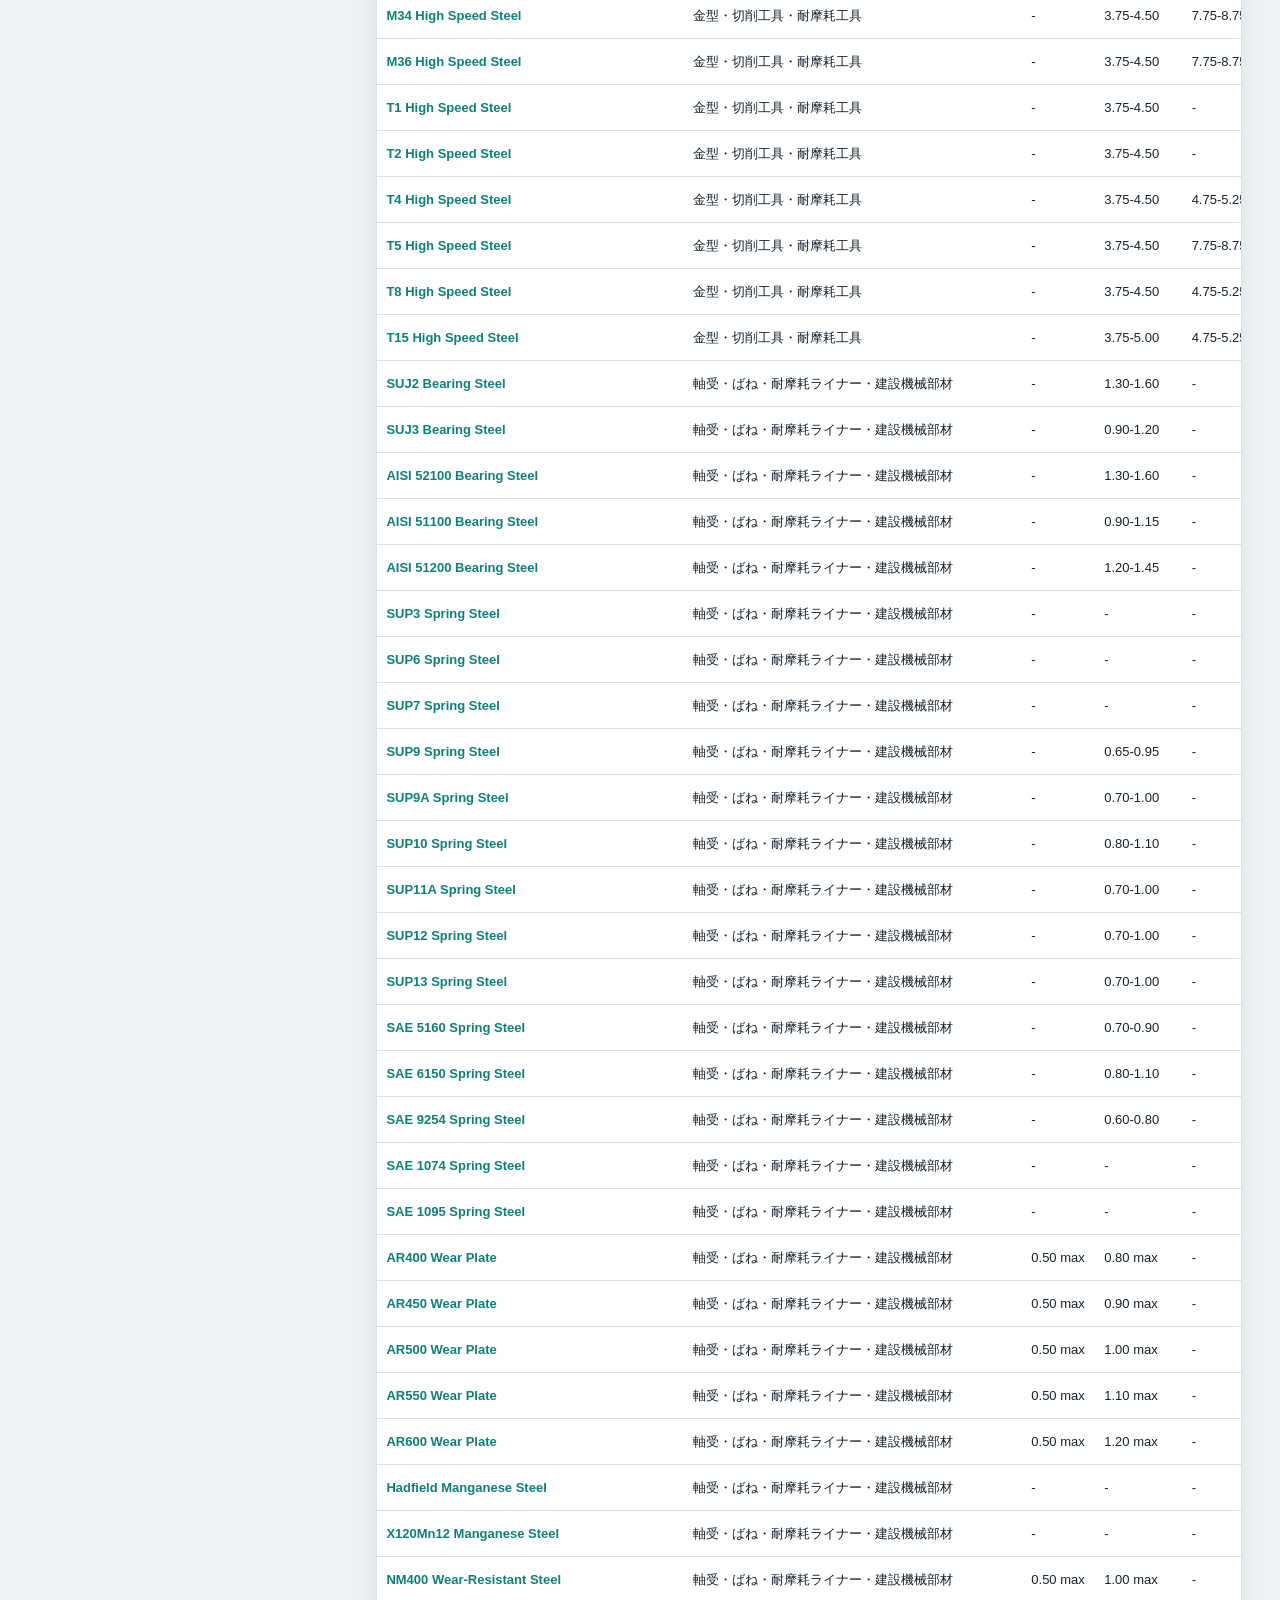
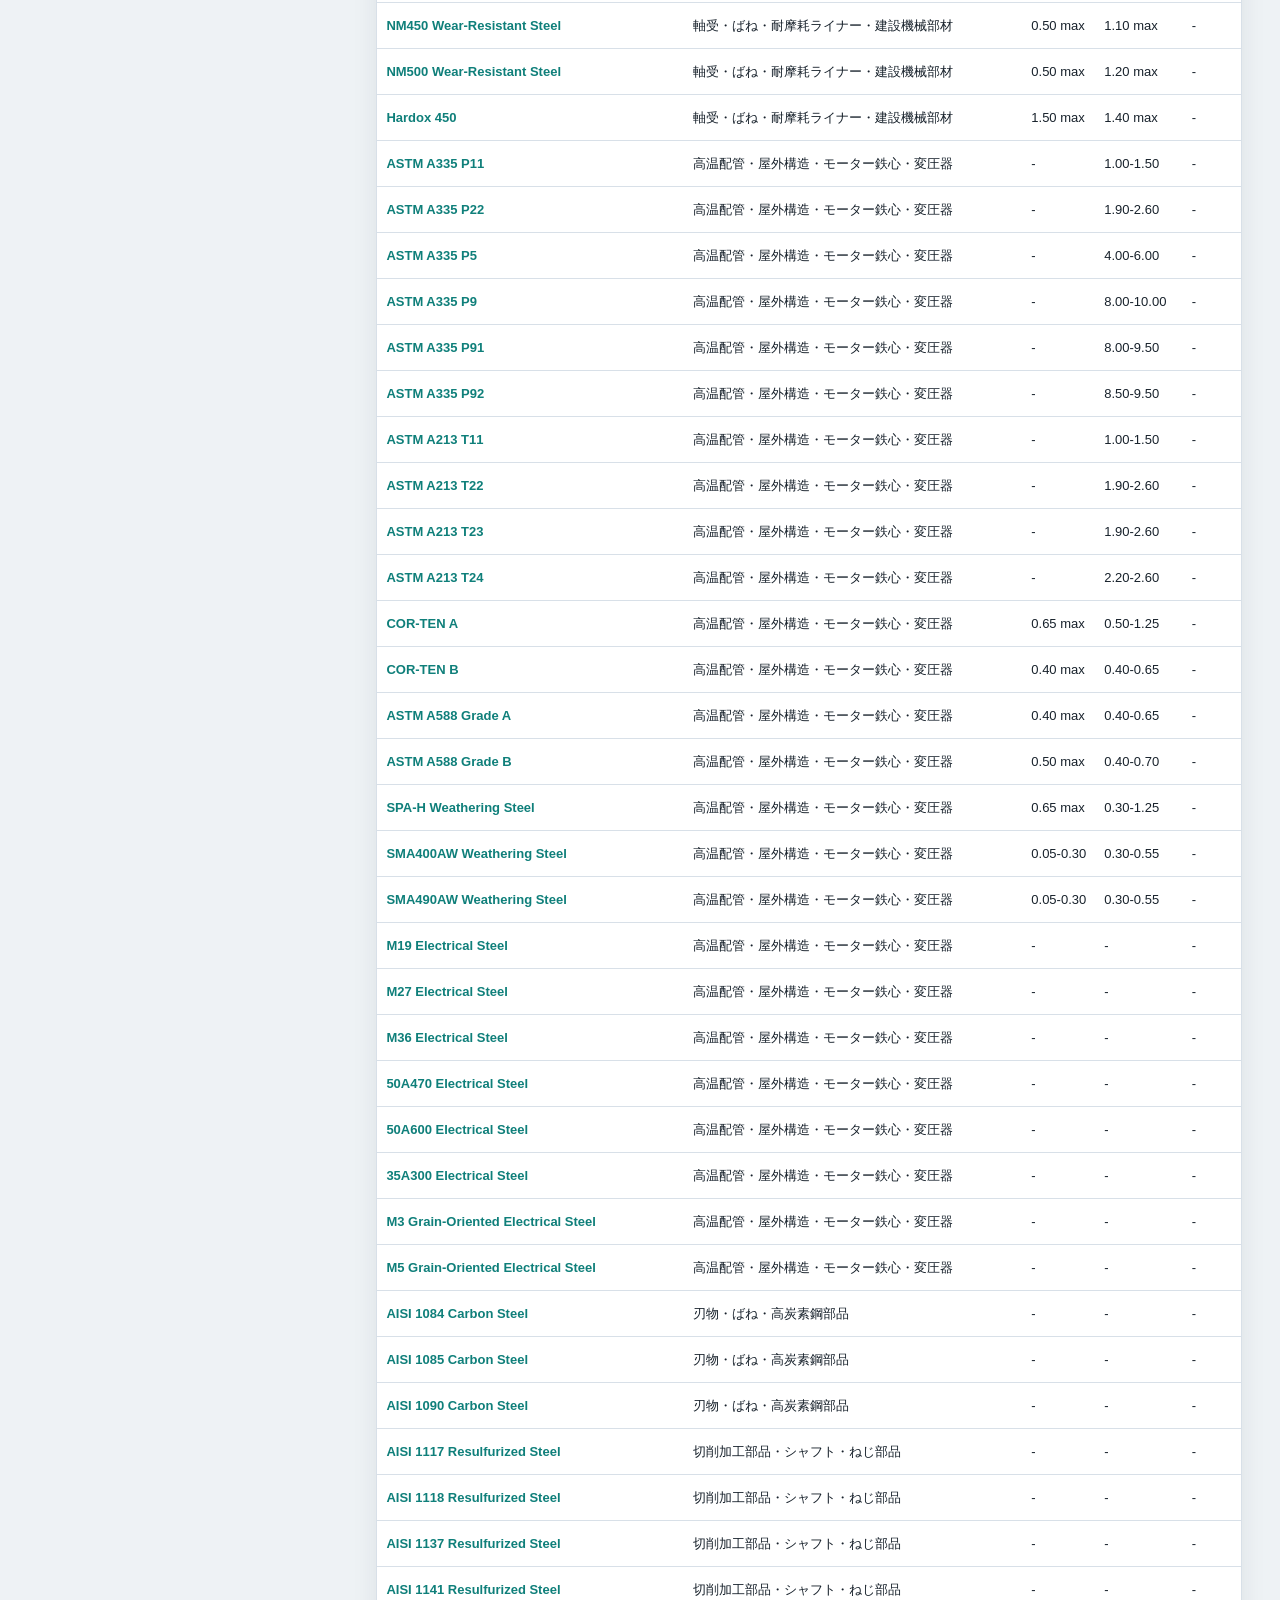
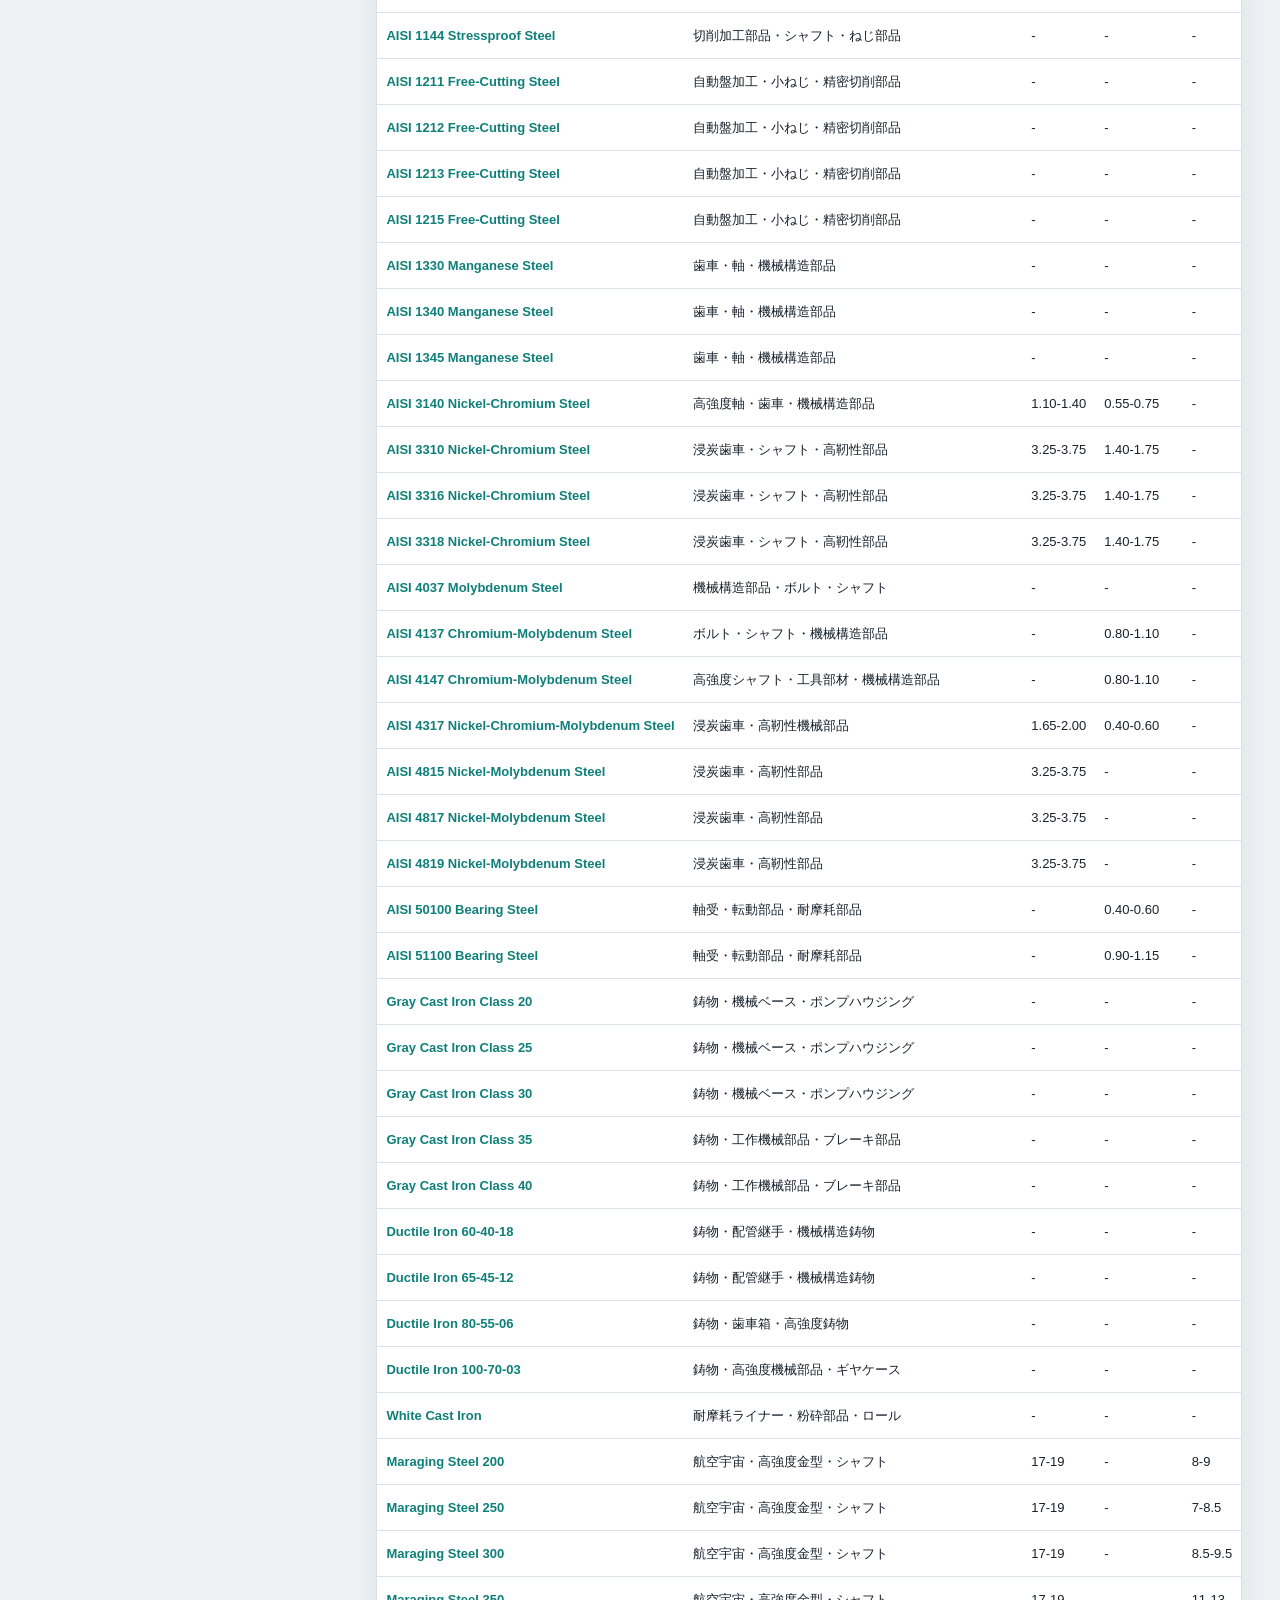
==== commit c97b12cb: "Expand mainstream titanium alloys" ====
--- a/index.html
+++ b/index.html
@@ -4,7 +4,7 @@
   <meta charset="utf-8">
   <meta name="viewport" content="width=device-width, initial-scale=1">
   <title>スーパーアロイ成分検索</title>
-  <link rel="stylesheet" href="src/styles.css?v=20260614j">
+  <link rel="stylesheet" href="src/styles.css?v=20260614k">
 </head>
 <body>
   <header class="site-header">
@@ -71,6 +71,6 @@
     <div id="dialogContent"></div>
   </dialog>
 
-  <script type="module" src="src/app.js?v=20260614j"></script>
+  <script type="module" src="src/app.js?v=20260614k"></script>
 </body>
 </html>
